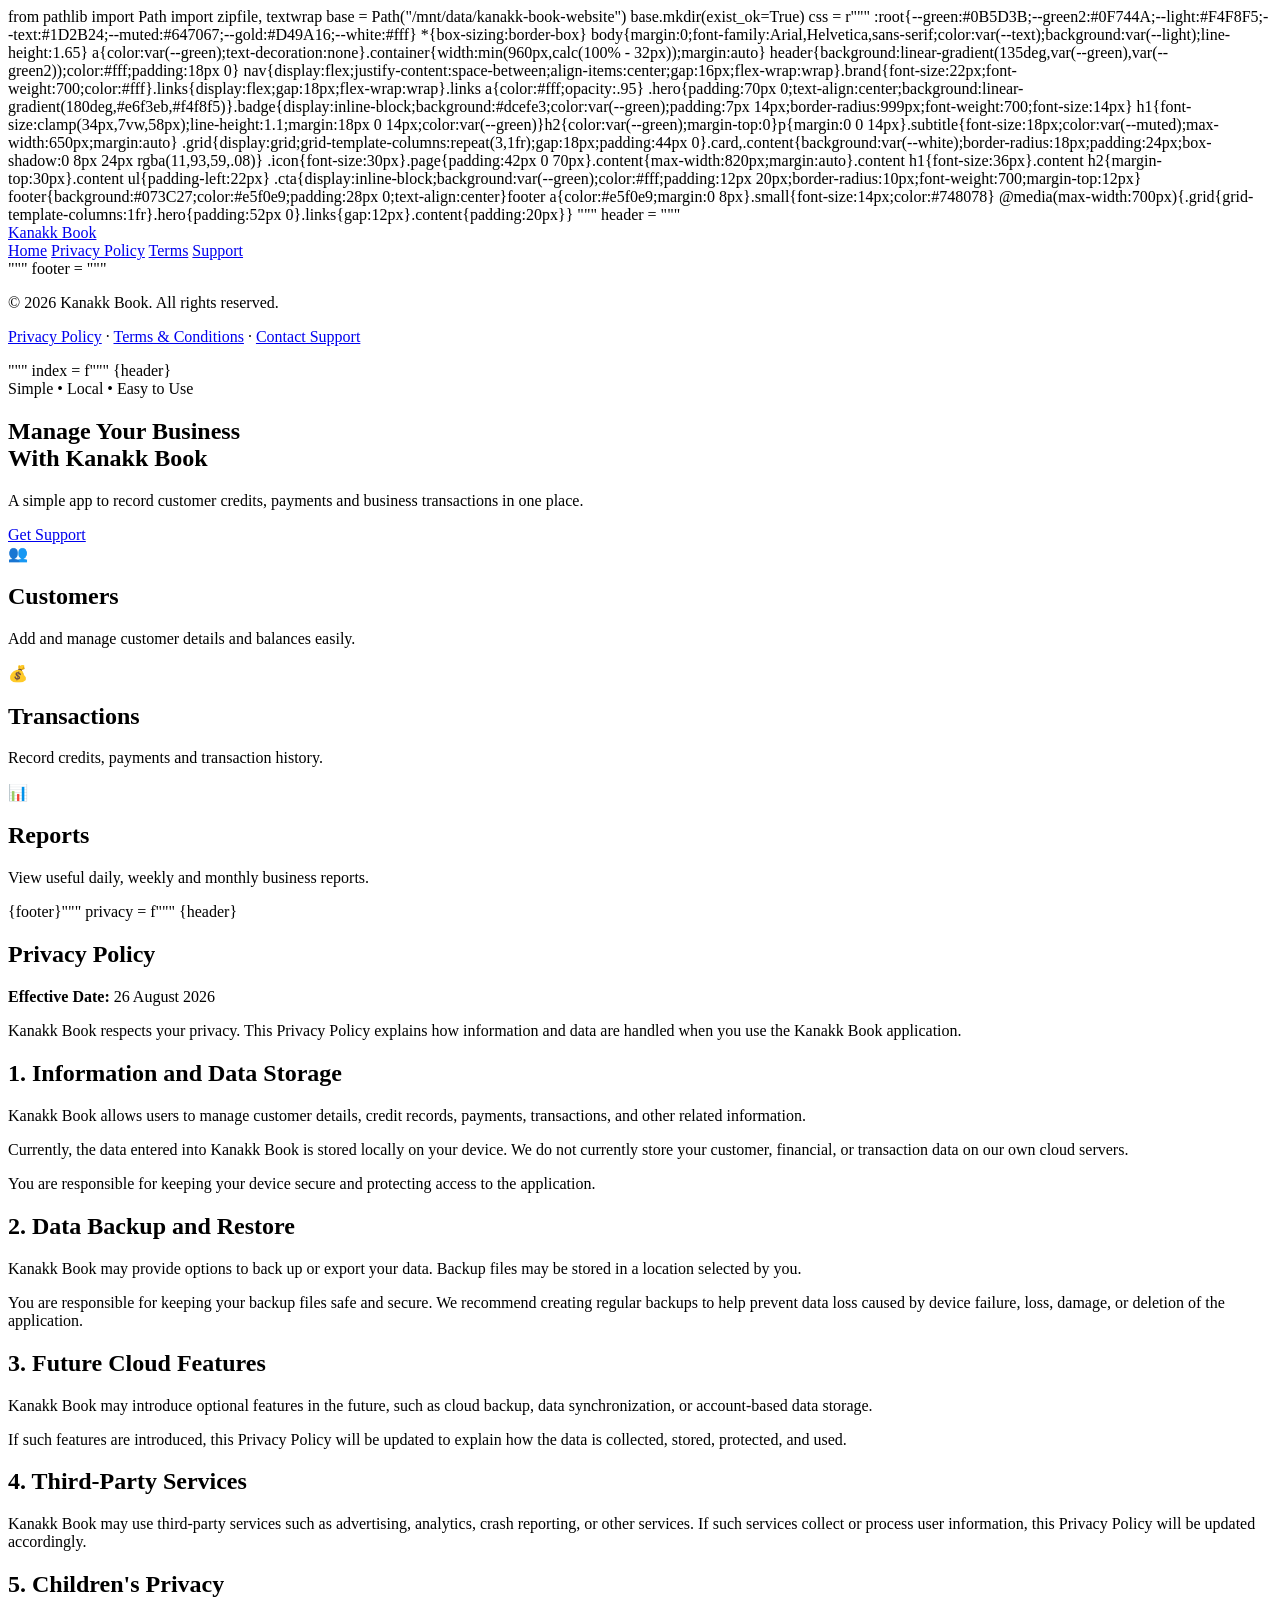
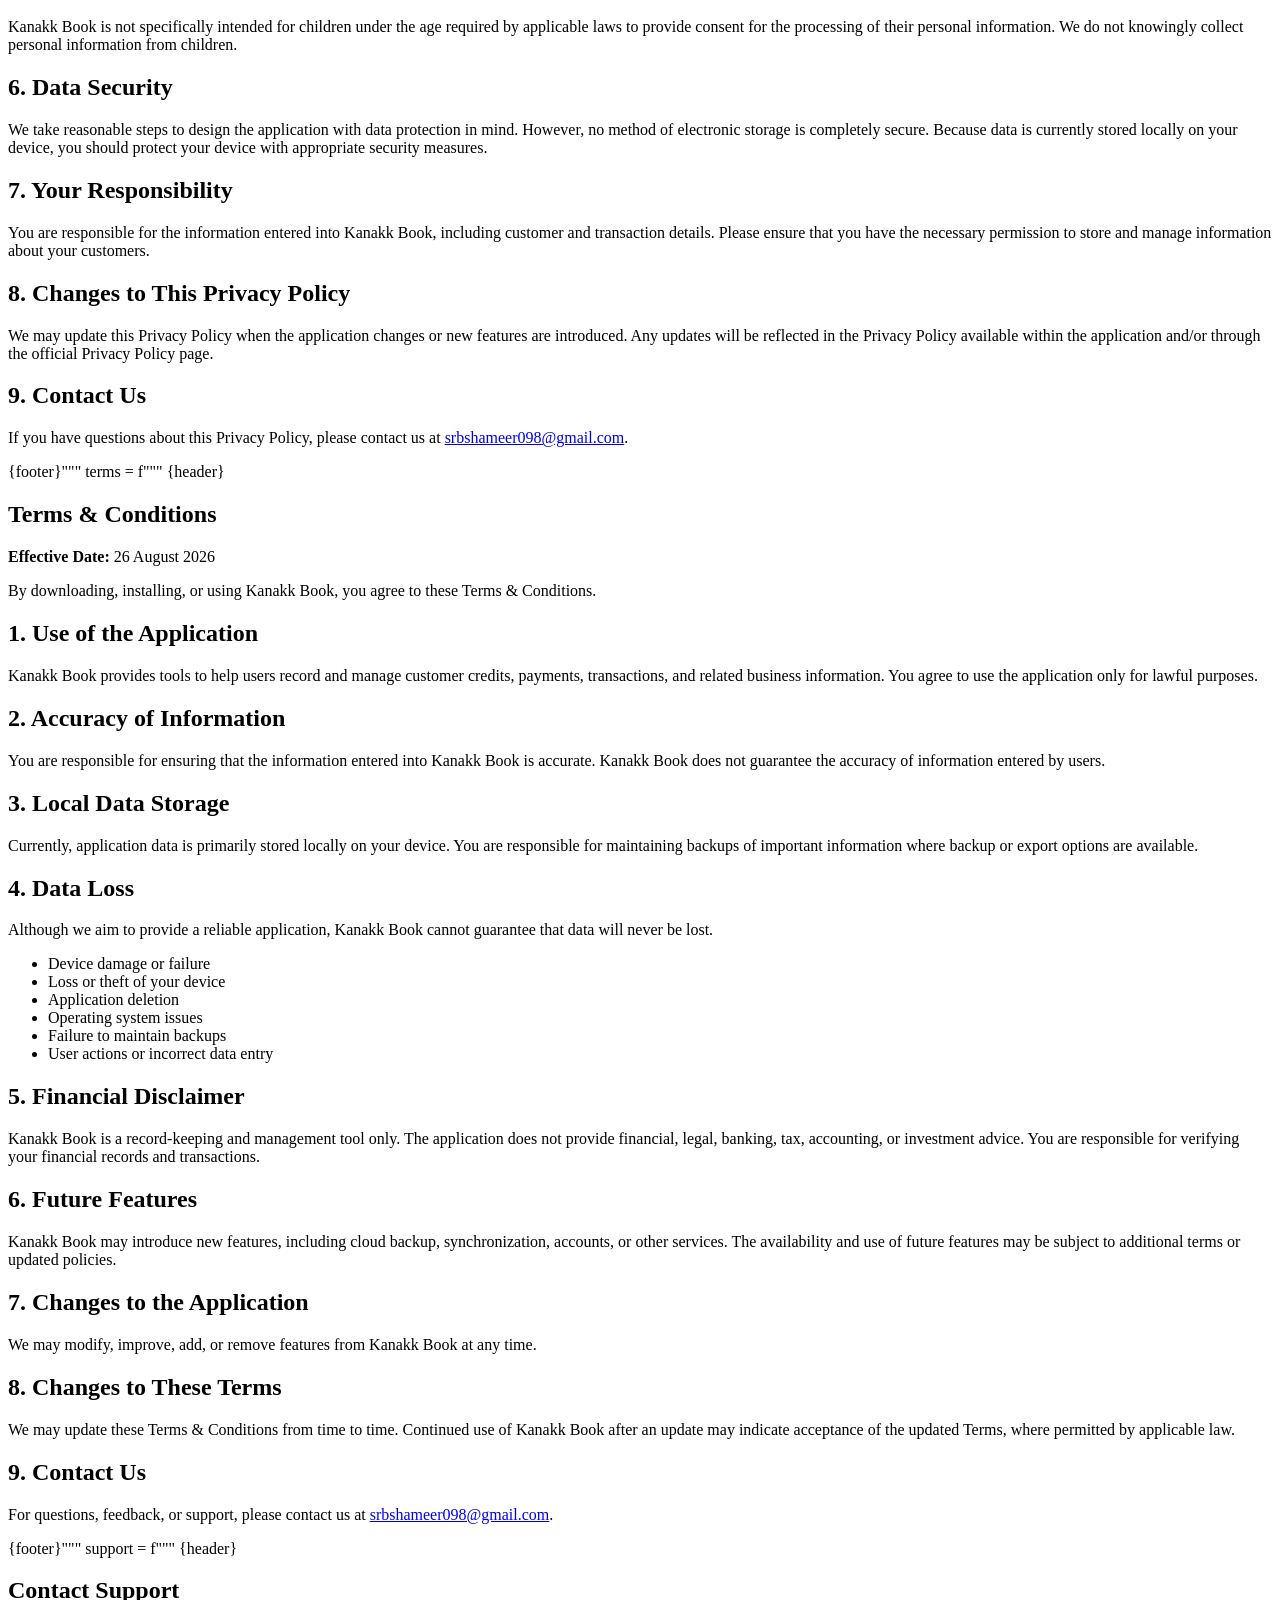
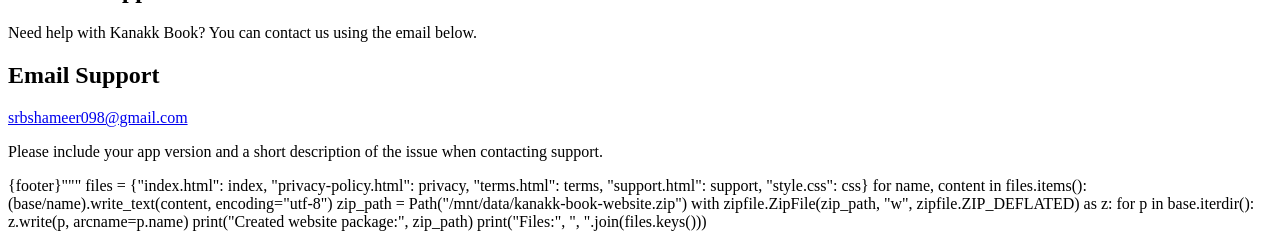
==== index.html @ bc01aa5e "Initialize Kanakk Book website structure Create a simple business credit management website with HTM" ====
from pathlib import Path
import zipfile, textwrap

base = Path("/mnt/data/kanakk-book-website")
base.mkdir(exist_ok=True)

css = r"""
:root{--green:#0B5D3B;--green2:#0F744A;--light:#F4F8F5;--text:#1D2B24;--muted:#647067;--gold:#D49A16;--white:#fff}
*{box-sizing:border-box} body{margin:0;font-family:Arial,Helvetica,sans-serif;color:var(--text);background:var(--light);line-height:1.65}
a{color:var(--green);text-decoration:none}.container{width:min(960px,calc(100% - 32px));margin:auto}
header{background:linear-gradient(135deg,var(--green),var(--green2));color:#fff;padding:18px 0}
nav{display:flex;justify-content:space-between;align-items:center;gap:16px;flex-wrap:wrap}.brand{font-size:22px;font-weight:700;color:#fff}.links{display:flex;gap:18px;flex-wrap:wrap}.links a{color:#fff;opacity:.95}
.hero{padding:70px 0;text-align:center;background:linear-gradient(180deg,#e6f3eb,#f4f8f5)}.badge{display:inline-block;background:#dcefe3;color:var(--green);padding:7px 14px;border-radius:999px;font-weight:700;font-size:14px}
h1{font-size:clamp(34px,7vw,58px);line-height:1.1;margin:18px 0 14px;color:var(--green)}h2{color:var(--green);margin-top:0}p{margin:0 0 14px}.subtitle{font-size:18px;color:var(--muted);max-width:650px;margin:auto}
.grid{display:grid;grid-template-columns:repeat(3,1fr);gap:18px;padding:44px 0}.card,.content{background:var(--white);border-radius:18px;padding:24px;box-shadow:0 8px 24px rgba(11,93,59,.08)}
.icon{font-size:30px}.page{padding:42px 0 70px}.content{max-width:820px;margin:auto}.content h1{font-size:36px}.content h2{margin-top:30px}.content ul{padding-left:22px}
.cta{display:inline-block;background:var(--green);color:#fff;padding:12px 20px;border-radius:10px;font-weight:700;margin-top:12px}
footer{background:#073C27;color:#e5f0e9;padding:28px 0;text-align:center}footer a{color:#e5f0e9;margin:0 8px}.small{font-size:14px;color:#748078}
@media(max-width:700px){.grid{grid-template-columns:1fr}.hero{padding:52px 0}.links{gap:12px}.content{padding:20px}}
"""

header = """
<header><div class="container"><nav>
<a class="brand" href="index.html">Kanakk Book</a>
<div class="links">
<a href="index.html">Home</a>
<a href="privacy-policy.html">Privacy Policy</a>
<a href="terms.html">Terms</a>
<a href="support.html">Support</a>
</div></nav></div></header>
"""

footer = """
<footer><div class="container">
<p>© 2026 Kanakk Book. All rights reserved.</p>
<p><a href="privacy-policy.html">Privacy Policy</a> · <a href="terms.html">Terms & Conditions</a> · <a href="support.html">Contact Support</a></p>
</div></footer>
"""

index = f"""<!doctype html><html lang="en"><head><meta charset="utf-8"><meta name="viewport" content="width=device-width,initial-scale=1">
<title>Kanakk Book – Simple Business Credit Management</title><meta name="description" content="Kanakk Book helps small businesses manage customer credits, payments and transactions.">
<link rel="stylesheet" href="style.css"></head><body>{header}
<section class="hero"><div class="container"><span class="badge">Simple • Local • Easy to Use</span><h1>Manage Your Business<br>With Kanakk Book</h1>
<p class="subtitle">A simple app to record customer credits, payments and business transactions in one place.</p>
<a class="cta" href="support.html">Get Support</a></div></section>
<main class="container"><section class="grid">
<div class="card"><div class="icon">👥</div><h2>Customers</h2><p>Add and manage customer details and balances easily.</p></div>
<div class="card"><div class="icon">💰</div><h2>Transactions</h2><p>Record credits, payments and transaction history.</p></div>
<div class="card"><div class="icon">📊</div><h2>Reports</h2><p>View useful daily, weekly and monthly business reports.</p></div>
</section></main>{footer}</body></html>"""

privacy = f"""<!doctype html><html lang="en"><head><meta charset="utf-8"><meta name="viewport" content="width=device-width,initial-scale=1">
<title>Privacy Policy – Kanakk Book</title><link rel="stylesheet" href="style.css"></head><body>{header}
<main class="page container"><article class="content"><h1>Privacy Policy</h1><p class="small"><strong>Effective Date:</strong> 26 August 2026</p>
<p>Kanakk Book respects your privacy. This Privacy Policy explains how information and data are handled when you use the Kanakk Book application.</p>
<h2>1. Information and Data Storage</h2><p>Kanakk Book allows users to manage customer details, credit records, payments, transactions, and other related information.</p><p>Currently, the data entered into Kanakk Book is stored locally on your device. We do not currently store your customer, financial, or transaction data on our own cloud servers.</p><p>You are responsible for keeping your device secure and protecting access to the application.</p>
<h2>2. Data Backup and Restore</h2><p>Kanakk Book may provide options to back up or export your data. Backup files may be stored in a location selected by you.</p><p>You are responsible for keeping your backup files safe and secure. We recommend creating regular backups to help prevent data loss caused by device failure, loss, damage, or deletion of the application.</p>
<h2>3. Future Cloud Features</h2><p>Kanakk Book may introduce optional features in the future, such as cloud backup, data synchronization, or account-based data storage.</p><p>If such features are introduced, this Privacy Policy will be updated to explain how the data is collected, stored, protected, and used.</p>
<h2>4. Third-Party Services</h2><p>Kanakk Book may use third-party services such as advertising, analytics, crash reporting, or other services. If such services collect or process user information, this Privacy Policy will be updated accordingly.</p>
<h2>5. Children's Privacy</h2><p>Kanakk Book is not specifically intended for children under the age required by applicable laws to provide consent for the processing of their personal information. We do not knowingly collect personal information from children.</p>
<h2>6. Data Security</h2><p>We take reasonable steps to design the application with data protection in mind. However, no method of electronic storage is completely secure. Because data is currently stored locally on your device, you should protect your device with appropriate security measures.</p>
<h2>7. Your Responsibility</h2><p>You are responsible for the information entered into Kanakk Book, including customer and transaction details. Please ensure that you have the necessary permission to store and manage information about your customers.</p>
<h2>8. Changes to This Privacy Policy</h2><p>We may update this Privacy Policy when the application changes or new features are introduced. Any updates will be reflected in the Privacy Policy available within the application and/or through the official Privacy Policy page.</p>
<h2>9. Contact Us</h2><p>If you have questions about this Privacy Policy, please contact us at <a href="mailto:srbshameer098@gmail.com">srbshameer098@gmail.com</a>.</p>
</article></main>{footer}</body></html>"""

terms = f"""<!doctype html><html lang="en"><head><meta charset="utf-8"><meta name="viewport" content="width=device-width,initial-scale=1">
<title>Terms & Conditions – Kanakk Book</title><link rel="stylesheet" href="style.css"></head><body>{header}
<main class="page container"><article class="content"><h1>Terms & Conditions</h1><p class="small"><strong>Effective Date:</strong> 26 August 2026</p><p>By downloading, installing, or using Kanakk Book, you agree to these Terms & Conditions.</p>
<h2>1. Use of the Application</h2><p>Kanakk Book provides tools to help users record and manage customer credits, payments, transactions, and related business information. You agree to use the application only for lawful purposes.</p>
<h2>2. Accuracy of Information</h2><p>You are responsible for ensuring that the information entered into Kanakk Book is accurate. Kanakk Book does not guarantee the accuracy of information entered by users.</p>
<h2>3. Local Data Storage</h2><p>Currently, application data is primarily stored locally on your device. You are responsible for maintaining backups of important information where backup or export options are available.</p>
<h2>4. Data Loss</h2><p>Although we aim to provide a reliable application, Kanakk Book cannot guarantee that data will never be lost.</p><ul><li>Device damage or failure</li><li>Loss or theft of your device</li><li>Application deletion</li><li>Operating system issues</li><li>Failure to maintain backups</li><li>User actions or incorrect data entry</li></ul>
<h2>5. Financial Disclaimer</h2><p>Kanakk Book is a record-keeping and management tool only. The application does not provide financial, legal, banking, tax, accounting, or investment advice. You are responsible for verifying your financial records and transactions.</p>
<h2>6. Future Features</h2><p>Kanakk Book may introduce new features, including cloud backup, synchronization, accounts, or other services. The availability and use of future features may be subject to additional terms or updated policies.</p>
<h2>7. Changes to the Application</h2><p>We may modify, improve, add, or remove features from Kanakk Book at any time.</p>
<h2>8. Changes to These Terms</h2><p>We may update these Terms & Conditions from time to time. Continued use of Kanakk Book after an update may indicate acceptance of the updated Terms, where permitted by applicable law.</p>
<h2>9. Contact Us</h2><p>For questions, feedback, or support, please contact us at <a href="mailto:srbshameer098@gmail.com">srbshameer098@gmail.com</a>.</p>
</article></main>{footer}</body></html>"""

support = f"""<!doctype html><html lang="en"><head><meta charset="utf-8"><meta name="viewport" content="width=device-width,initial-scale=1">
<title>Support – Kanakk Book</title><link rel="stylesheet" href="style.css"></head><body>{header}
<main class="page container"><article class="content"><h1>Contact Support</h1><p>Need help with Kanakk Book? You can contact us using the email below.</p><h2>Email Support</h2><p><a class="cta" href="mailto:srbshameer098@gmail.com?subject=Kanakk%20Book%20Support">srbshameer098@gmail.com</a></p><p class="small">Please include your app version and a short description of the issue when contacting support.</p></article></main>{footer}</body></html>"""

files = {"index.html": index, "privacy-policy.html": privacy, "terms.html": terms, "support.html": support, "style.css": css}
for name, content in files.items():
    (base/name).write_text(content, encoding="utf-8")

zip_path = Path("/mnt/data/kanakk-book-website.zip")
with zipfile.ZipFile(zip_path, "w", zipfile.ZIP_DEFLATED) as z:
    for p in base.iterdir():
        z.write(p, arcname=p.name)

print("Created website package:", zip_path)
print("Files:", ", ".join(files.keys()))
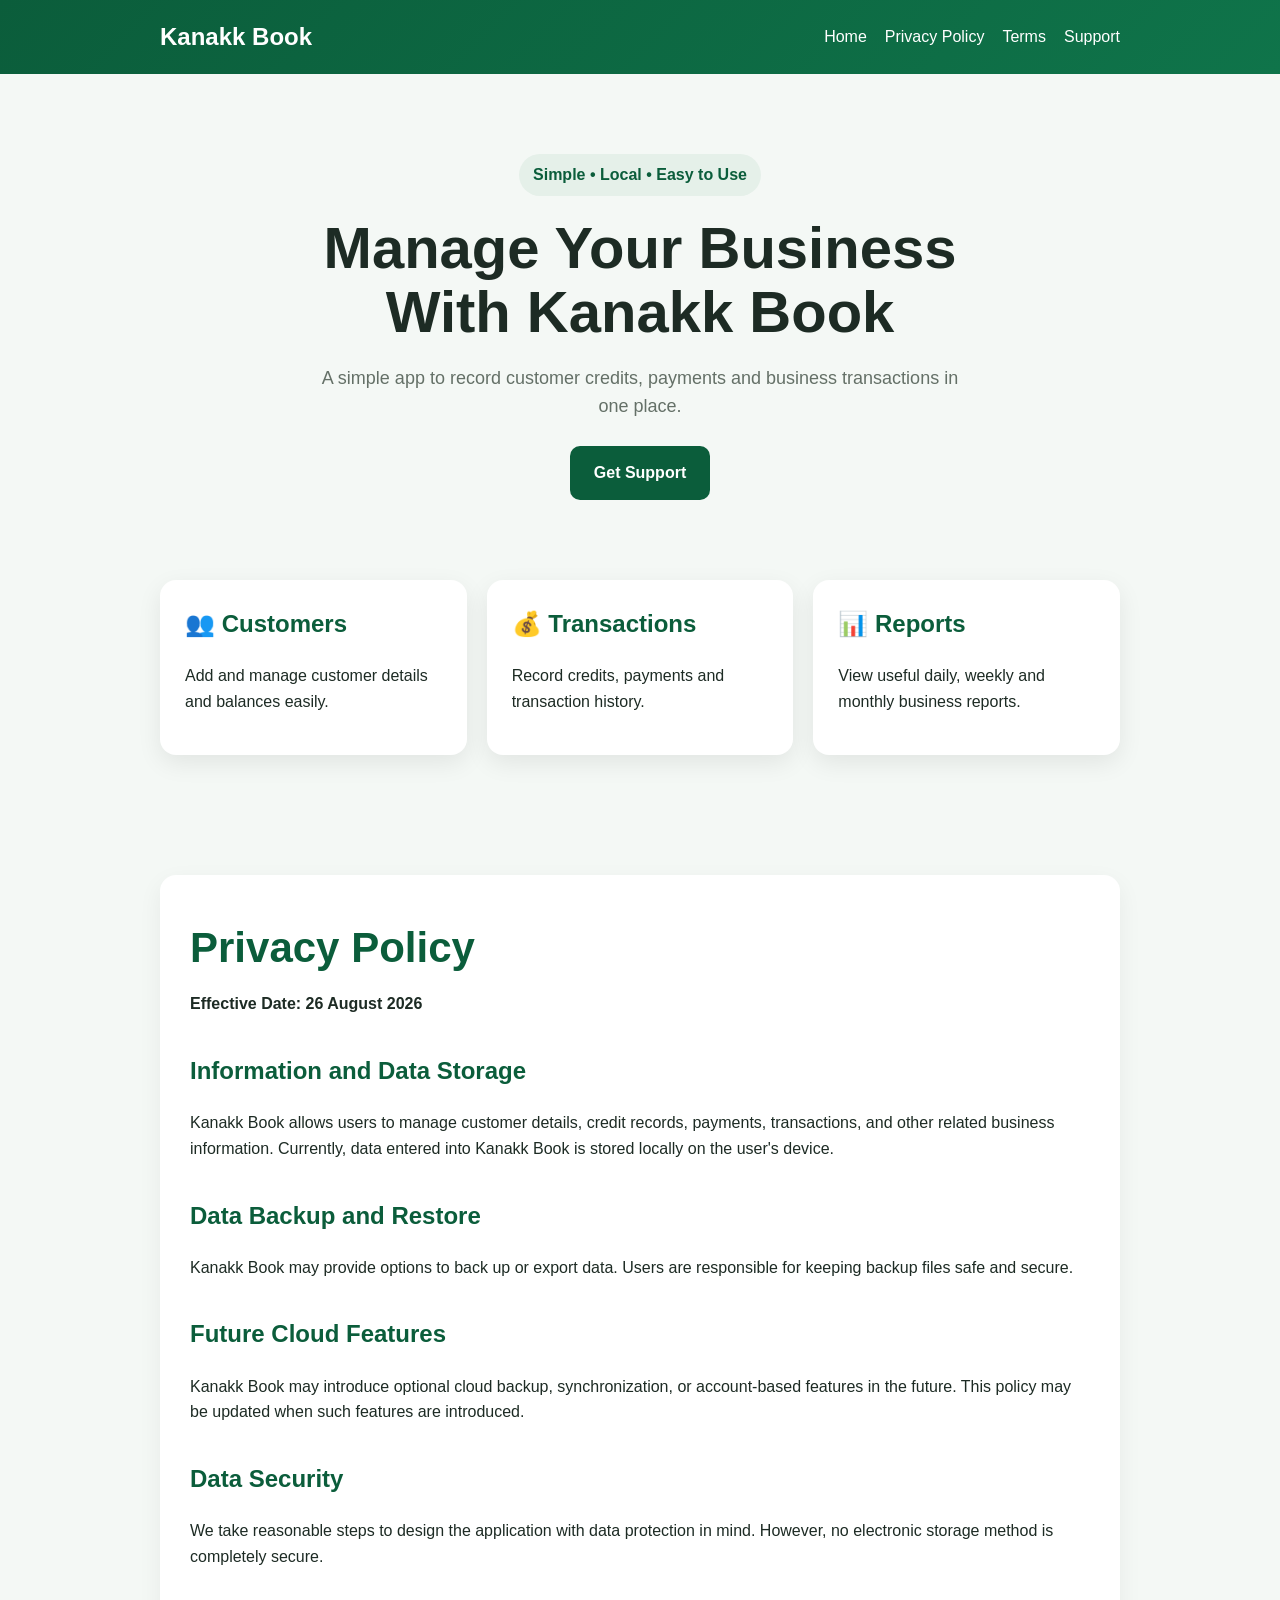
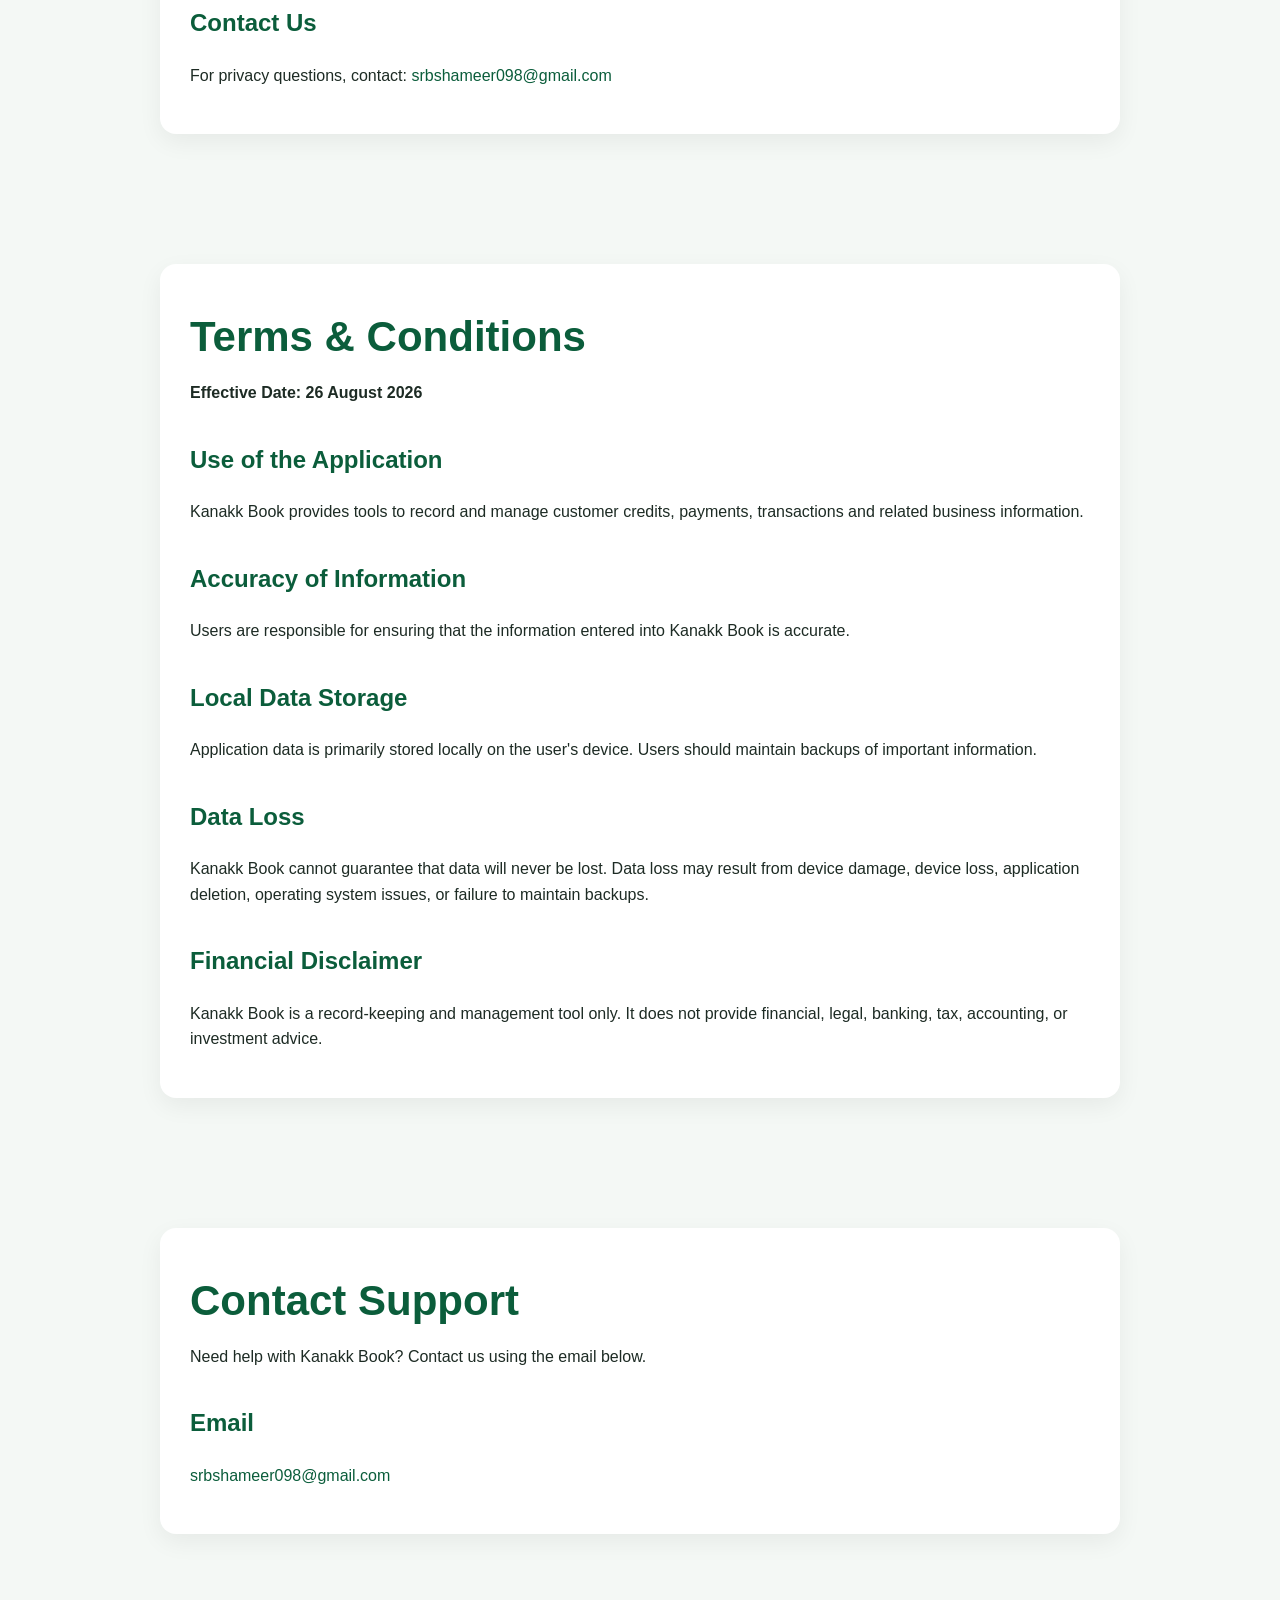
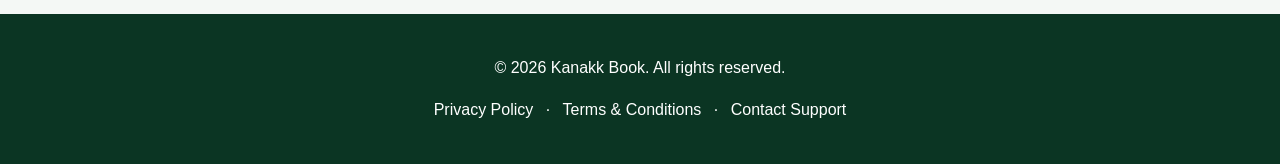
==== commit 9253170a: "Refactor index.html structure and styles" ====
--- a/index.html
+++ b/index.html
@@ -1,95 +1,348 @@
-from pathlib import Path
-import zipfile, textwrap
-
-base = Path("/mnt/data/kanakk-book-website")
-base.mkdir(exist_ok=True)
-
-css = r"""
-:root{--green:#0B5D3B;--green2:#0F744A;--light:#F4F8F5;--text:#1D2B24;--muted:#647067;--gold:#D49A16;--white:#fff}
-*{box-sizing:border-box} body{margin:0;font-family:Arial,Helvetica,sans-serif;color:var(--text);background:var(--light);line-height:1.65}
-a{color:var(--green);text-decoration:none}.container{width:min(960px,calc(100% - 32px));margin:auto}
-header{background:linear-gradient(135deg,var(--green),var(--green2));color:#fff;padding:18px 0}
-nav{display:flex;justify-content:space-between;align-items:center;gap:16px;flex-wrap:wrap}.brand{font-size:22px;font-weight:700;color:#fff}.links{display:flex;gap:18px;flex-wrap:wrap}.links a{color:#fff;opacity:.95}
-.hero{padding:70px 0;text-align:center;background:linear-gradient(180deg,#e6f3eb,#f4f8f5)}.badge{display:inline-block;background:#dcefe3;color:var(--green);padding:7px 14px;border-radius:999px;font-weight:700;font-size:14px}
-h1{font-size:clamp(34px,7vw,58px);line-height:1.1;margin:18px 0 14px;color:var(--green)}h2{color:var(--green);margin-top:0}p{margin:0 0 14px}.subtitle{font-size:18px;color:var(--muted);max-width:650px;margin:auto}
-.grid{display:grid;grid-template-columns:repeat(3,1fr);gap:18px;padding:44px 0}.card,.content{background:var(--white);border-radius:18px;padding:24px;box-shadow:0 8px 24px rgba(11,93,59,.08)}
-.icon{font-size:30px}.page{padding:42px 0 70px}.content{max-width:820px;margin:auto}.content h1{font-size:36px}.content h2{margin-top:30px}.content ul{padding-left:22px}
-.cta{display:inline-block;background:var(--green);color:#fff;padding:12px 20px;border-radius:10px;font-weight:700;margin-top:12px}
-footer{background:#073C27;color:#e5f0e9;padding:28px 0;text-align:center}footer a{color:#e5f0e9;margin:0 8px}.small{font-size:14px;color:#748078}
-@media(max-width:700px){.grid{grid-template-columns:1fr}.hero{padding:52px 0}.links{gap:12px}.content{padding:20px}}
-"""
-
-header = """
-<header><div class="container"><nav>
-<a class="brand" href="index.html">Kanakk Book</a>
-<div class="links">
-<a href="index.html">Home</a>
-<a href="privacy-policy.html">Privacy Policy</a>
-<a href="terms.html">Terms</a>
-<a href="support.html">Support</a>
-</div></nav></div></header>
-"""
-
-footer = """
-<footer><div class="container">
-<p>© 2026 Kanakk Book. All rights reserved.</p>
-<p><a href="privacy-policy.html">Privacy Policy</a> · <a href="terms.html">Terms & Conditions</a> · <a href="support.html">Contact Support</a></p>
-</div></footer>
-"""
-
-index = f"""<!doctype html><html lang="en"><head><meta charset="utf-8"><meta name="viewport" content="width=device-width,initial-scale=1">
-<title>Kanakk Book – Simple Business Credit Management</title><meta name="description" content="Kanakk Book helps small businesses manage customer credits, payments and transactions.">
-<link rel="stylesheet" href="style.css"></head><body>{header}
-<section class="hero"><div class="container"><span class="badge">Simple • Local • Easy to Use</span><h1>Manage Your Business<br>With Kanakk Book</h1>
-<p class="subtitle">A simple app to record customer credits, payments and business transactions in one place.</p>
-<a class="cta" href="support.html">Get Support</a></div></section>
-<main class="container"><section class="grid">
-<div class="card"><div class="icon">👥</div><h2>Customers</h2><p>Add and manage customer details and balances easily.</p></div>
-<div class="card"><div class="icon">💰</div><h2>Transactions</h2><p>Record credits, payments and transaction history.</p></div>
-<div class="card"><div class="icon">📊</div><h2>Reports</h2><p>View useful daily, weekly and monthly business reports.</p></div>
-</section></main>{footer}</body></html>"""
-
-privacy = f"""<!doctype html><html lang="en"><head><meta charset="utf-8"><meta name="viewport" content="width=device-width,initial-scale=1">
-<title>Privacy Policy – Kanakk Book</title><link rel="stylesheet" href="style.css"></head><body>{header}
-<main class="page container"><article class="content"><h1>Privacy Policy</h1><p class="small"><strong>Effective Date:</strong> 26 August 2026</p>
-<p>Kanakk Book respects your privacy. This Privacy Policy explains how information and data are handled when you use the Kanakk Book application.</p>
-<h2>1. Information and Data Storage</h2><p>Kanakk Book allows users to manage customer details, credit records, payments, transactions, and other related information.</p><p>Currently, the data entered into Kanakk Book is stored locally on your device. We do not currently store your customer, financial, or transaction data on our own cloud servers.</p><p>You are responsible for keeping your device secure and protecting access to the application.</p>
-<h2>2. Data Backup and Restore</h2><p>Kanakk Book may provide options to back up or export your data. Backup files may be stored in a location selected by you.</p><p>You are responsible for keeping your backup files safe and secure. We recommend creating regular backups to help prevent data loss caused by device failure, loss, damage, or deletion of the application.</p>
-<h2>3. Future Cloud Features</h2><p>Kanakk Book may introduce optional features in the future, such as cloud backup, data synchronization, or account-based data storage.</p><p>If such features are introduced, this Privacy Policy will be updated to explain how the data is collected, stored, protected, and used.</p>
-<h2>4. Third-Party Services</h2><p>Kanakk Book may use third-party services such as advertising, analytics, crash reporting, or other services. If such services collect or process user information, this Privacy Policy will be updated accordingly.</p>
-<h2>5. Children's Privacy</h2><p>Kanakk Book is not specifically intended for children under the age required by applicable laws to provide consent for the processing of their personal information. We do not knowingly collect personal information from children.</p>
-<h2>6. Data Security</h2><p>We take reasonable steps to design the application with data protection in mind. However, no method of electronic storage is completely secure. Because data is currently stored locally on your device, you should protect your device with appropriate security measures.</p>
-<h2>7. Your Responsibility</h2><p>You are responsible for the information entered into Kanakk Book, including customer and transaction details. Please ensure that you have the necessary permission to store and manage information about your customers.</p>
-<h2>8. Changes to This Privacy Policy</h2><p>We may update this Privacy Policy when the application changes or new features are introduced. Any updates will be reflected in the Privacy Policy available within the application and/or through the official Privacy Policy page.</p>
-<h2>9. Contact Us</h2><p>If you have questions about this Privacy Policy, please contact us at <a href="mailto:srbshameer098@gmail.com">srbshameer098@gmail.com</a>.</p>
-</article></main>{footer}</body></html>"""
-
-terms = f"""<!doctype html><html lang="en"><head><meta charset="utf-8"><meta name="viewport" content="width=device-width,initial-scale=1">
-<title>Terms & Conditions – Kanakk Book</title><link rel="stylesheet" href="style.css"></head><body>{header}
-<main class="page container"><article class="content"><h1>Terms & Conditions</h1><p class="small"><strong>Effective Date:</strong> 26 August 2026</p><p>By downloading, installing, or using Kanakk Book, you agree to these Terms & Conditions.</p>
-<h2>1. Use of the Application</h2><p>Kanakk Book provides tools to help users record and manage customer credits, payments, transactions, and related business information. You agree to use the application only for lawful purposes.</p>
-<h2>2. Accuracy of Information</h2><p>You are responsible for ensuring that the information entered into Kanakk Book is accurate. Kanakk Book does not guarantee the accuracy of information entered by users.</p>
-<h2>3. Local Data Storage</h2><p>Currently, application data is primarily stored locally on your device. You are responsible for maintaining backups of important information where backup or export options are available.</p>
-<h2>4. Data Loss</h2><p>Although we aim to provide a reliable application, Kanakk Book cannot guarantee that data will never be lost.</p><ul><li>Device damage or failure</li><li>Loss or theft of your device</li><li>Application deletion</li><li>Operating system issues</li><li>Failure to maintain backups</li><li>User actions or incorrect data entry</li></ul>
-<h2>5. Financial Disclaimer</h2><p>Kanakk Book is a record-keeping and management tool only. The application does not provide financial, legal, banking, tax, accounting, or investment advice. You are responsible for verifying your financial records and transactions.</p>
-<h2>6. Future Features</h2><p>Kanakk Book may introduce new features, including cloud backup, synchronization, accounts, or other services. The availability and use of future features may be subject to additional terms or updated policies.</p>
-<h2>7. Changes to the Application</h2><p>We may modify, improve, add, or remove features from Kanakk Book at any time.</p>
-<h2>8. Changes to These Terms</h2><p>We may update these Terms & Conditions from time to time. Continued use of Kanakk Book after an update may indicate acceptance of the updated Terms, where permitted by applicable law.</p>
-<h2>9. Contact Us</h2><p>For questions, feedback, or support, please contact us at <a href="mailto:srbshameer098@gmail.com">srbshameer098@gmail.com</a>.</p>
-</article></main>{footer}</body></html>"""
-
-support = f"""<!doctype html><html lang="en"><head><meta charset="utf-8"><meta name="viewport" content="width=device-width,initial-scale=1">
-<title>Support – Kanakk Book</title><link rel="stylesheet" href="style.css"></head><body>{header}
-<main class="page container"><article class="content"><h1>Contact Support</h1><p>Need help with Kanakk Book? You can contact us using the email below.</p><h2>Email Support</h2><p><a class="cta" href="mailto:srbshameer098@gmail.com?subject=Kanakk%20Book%20Support">srbshameer098@gmail.com</a></p><p class="small">Please include your app version and a short description of the issue when contacting support.</p></article></main>{footer}</body></html>"""
-
-files = {"index.html": index, "privacy-policy.html": privacy, "terms.html": terms, "support.html": support, "style.css": css}
-for name, content in files.items():
-    (base/name).write_text(content, encoding="utf-8")
-
-zip_path = Path("/mnt/data/kanakk-book-website.zip")
-with zipfile.ZipFile(zip_path, "w", zipfile.ZIP_DEFLATED) as z:
-    for p in base.iterdir():
-        z.write(p, arcname=p.name)
-
-print("Created website package:", zip_path)
-print("Files:", ", ".join(files.keys()))
+<!DOCTYPE html>
+<html lang="en">
+<head>
+  <meta charset="UTF-8">
+  <meta name="viewport" content="width=device-width, initial-scale=1.0">
+
+  <title>Kanakk Book</title>
+
+  <style>
+    :root {
+      --green: #0B5D3B;
+      --green2: #0F744A;
+      --light: #F4F8F5;
+      --text: #1D2B24;
+      --muted: #647067;
+      --gold: #D4A916;
+      --white: #ffffff;
+    }
+
+    * {
+      box-sizing: border-box;
+    }
+
+    body {
+      margin: 0;
+      font-family: Arial, Helvetica, sans-serif;
+      color: var(--text);
+      background: var(--light);
+      line-height: 1.6;
+    }
+
+    a {
+      color: var(--green);
+      text-decoration: none;
+    }
+
+    .container {
+      width: min(960px, calc(100% - 32px));
+      margin: auto;
+    }
+
+    header {
+      background: linear-gradient(135deg, var(--green), var(--green2));
+      color: white;
+      padding: 18px 0;
+    }
+
+    .nav {
+      display: flex;
+      justify-content: space-between;
+      align-items: center;
+      gap: 20px;
+    }
+
+    .brand {
+      font-size: 24px;
+      font-weight: bold;
+    }
+
+    .links {
+      display: flex;
+      gap: 18px;
+      flex-wrap: wrap;
+    }
+
+    .links a {
+      color: white;
+    }
+
+    .hero {
+      text-align: center;
+      padding: 80px 0;
+    }
+
+    .badge {
+      display: inline-block;
+      background: #e5f0e9;
+      color: var(--green);
+      padding: 8px 14px;
+      border-radius: 999px;
+      font-weight: bold;
+    }
+
+    h1 {
+      font-size: clamp(36px, 6vw, 58px);
+      line-height: 1.1;
+      margin: 20px 0;
+    }
+
+    .hero p {
+      max-width: 650px;
+      margin: auto;
+      color: var(--muted);
+      font-size: 18px;
+    }
+
+    .button {
+      display: inline-block;
+      margin-top: 25px;
+      background: var(--green);
+      color: white;
+      padding: 14px 24px;
+      border-radius: 10px;
+      font-weight: bold;
+    }
+
+    .grid {
+      display: grid;
+      grid-template-columns: repeat(3, 1fr);
+      gap: 20px;
+      padding-bottom: 70px;
+    }
+
+    .card {
+      background: white;
+      padding: 25px;
+      border-radius: 16px;
+      box-shadow: 0 8px 25px rgba(0,0,0,.08);
+    }
+
+    .card h2 {
+      margin-top: 0;
+      color: var(--green);
+    }
+
+    .page {
+      padding: 50px 0 80px;
+    }
+
+    .page h1 {
+      font-size: 42px;
+      color: var(--green);
+    }
+
+    .page h2 {
+      margin-top: 35px;
+      color: var(--green);
+    }
+
+    .content {
+      background: white;
+      padding: 30px;
+      border-radius: 16px;
+      box-shadow: 0 8px 25px rgba(0,0,0,.06);
+    }
+
+    footer {
+      background: #0b3523;
+      color: white;
+      padding: 25px 0;
+      text-align: center;
+    }
+
+    footer a {
+      color: white;
+      margin: 0 8px;
+    }
+
+    @media (max-width: 700px) {
+      .nav {
+        flex-direction: column;
+      }
+
+      .grid {
+        grid-template-columns: 1fr;
+      }
+    }
+  </style>
+</head>
+
+<body>
+
+  <header>
+    <div class="container nav">
+      <div class="brand">Kanakk Book</div>
+
+      <div class="links">
+        <a href="#home">Home</a>
+        <a href="#privacy">Privacy Policy</a>
+        <a href="#terms">Terms</a>
+        <a href="#support">Support</a>
+      </div>
+    </div>
+  </header>
+
+  <main id="home">
+
+    <section class="hero">
+      <div class="container">
+        <span class="badge">Simple • Local • Easy to Use</span>
+
+        <h1>Manage Your Business<br>With Kanakk Book</h1>
+
+        <p>
+          A simple app to record customer credits, payments and
+          business transactions in one place.
+        </p>
+
+        <a class="button" href="#support">Get Support</a>
+      </div>
+    </section>
+
+    <section class="container grid">
+
+      <div class="card">
+        <h2>👥 Customers</h2>
+        <p>Add and manage customer details and balances easily.</p>
+      </div>
+
+      <div class="card">
+        <h2>💰 Transactions</h2>
+        <p>Record credits, payments and transaction history.</p>
+      </div>
+
+      <div class="card">
+        <h2>📊 Reports</h2>
+        <p>View useful daily, weekly and monthly business reports.</p>
+      </div>
+
+    </section>
+
+    <section id="privacy" class="page">
+      <div class="container">
+        <div class="content">
+
+          <h1>Privacy Policy</h1>
+
+          <p><strong>Effective Date: 26 August 2026</strong></p>
+
+          <h2>Information and Data Storage</h2>
+          <p>
+            Kanakk Book allows users to manage customer details, credit records,
+            payments, transactions, and other related business information.
+            Currently, data entered into Kanakk Book is stored locally on the user's device.
+          </p>
+
+          <h2>Data Backup and Restore</h2>
+          <p>
+            Kanakk Book may provide options to back up or export data.
+            Users are responsible for keeping backup files safe and secure.
+          </p>
+
+          <h2>Future Cloud Features</h2>
+          <p>
+            Kanakk Book may introduce optional cloud backup, synchronization,
+            or account-based features in the future. This policy may be updated
+            when such features are introduced.
+          </p>
+
+          <h2>Data Security</h2>
+          <p>
+            We take reasonable steps to design the application with data
+            protection in mind. However, no electronic storage method is
+            completely secure.
+          </p>
+
+          <h2>Contact Us</h2>
+          <p>
+            For privacy questions, contact:
+            <a href="mailto:srbshameer098@gmail.com">
+              srbshameer098@gmail.com
+            </a>
+          </p>
+
+        </div>
+      </div>
+    </section>
+
+    <section id="terms" class="page">
+      <div class="container">
+        <div class="content">
+
+          <h1>Terms & Conditions</h1>
+
+          <p><strong>Effective Date: 26 August 2026</strong></p>
+
+          <h2>Use of the Application</h2>
+          <p>
+            Kanakk Book provides tools to record and manage customer credits,
+            payments, transactions and related business information.
+          </p>
+
+          <h2>Accuracy of Information</h2>
+          <p>
+            Users are responsible for ensuring that the information entered
+            into Kanakk Book is accurate.
+          </p>
+
+          <h2>Local Data Storage</h2>
+          <p>
+            Application data is primarily stored locally on the user's device.
+            Users should maintain backups of important information.
+          </p>
+
+          <h2>Data Loss</h2>
+          <p>
+            Kanakk Book cannot guarantee that data will never be lost.
+            Data loss may result from device damage, device loss, application
+            deletion, operating system issues, or failure to maintain backups.
+          </p>
+
+          <h2>Financial Disclaimer</h2>
+          <p>
+            Kanakk Book is a record-keeping and management tool only.
+            It does not provide financial, legal, banking, tax, accounting,
+            or investment advice.
+          </p>
+
+        </div>
+      </div>
+    </section>
+
+    <section id="support" class="page">
+      <div class="container">
+        <div class="content">
+
+          <h1>Contact Support</h1>
+
+          <p>
+            Need help with Kanakk Book? Contact us using the email below.
+          </p>
+
+          <h2>Email</h2>
+
+          <p>
+            <a href="mailto:srbshameer098@gmail.com">
+              srbshameer098@gmail.com
+            </a>
+          </p>
+
+        </div>
+      </div>
+    </section>
+
+  </main>
+
+  <footer>
+    <p>© 2026 Kanakk Book. All rights reserved.</p>
+
+    <p>
+      <a href="#privacy">Privacy Policy</a> ·
+      <a href="#terms">Terms & Conditions</a> ·
+      <a href="#support">Contact Support</a>
+    </p>
+  </footer>
+
+</body>
+</html>
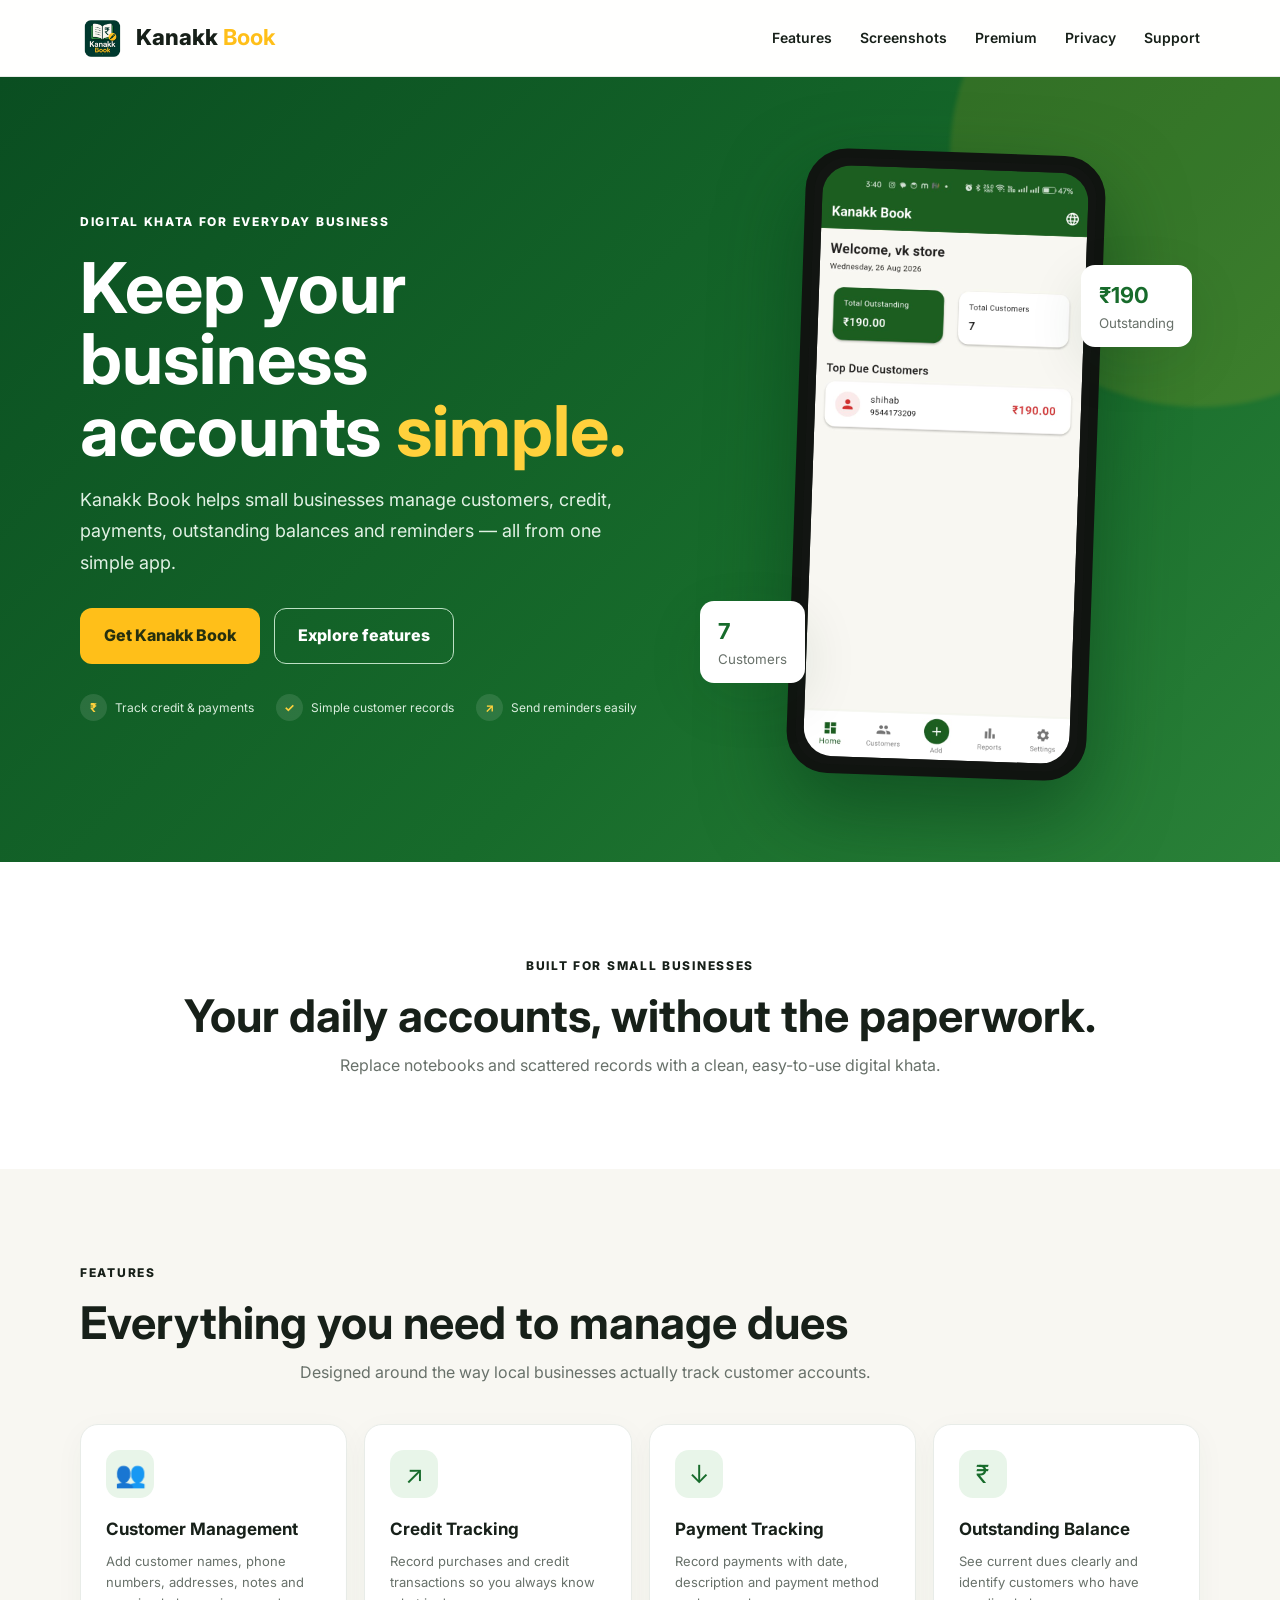
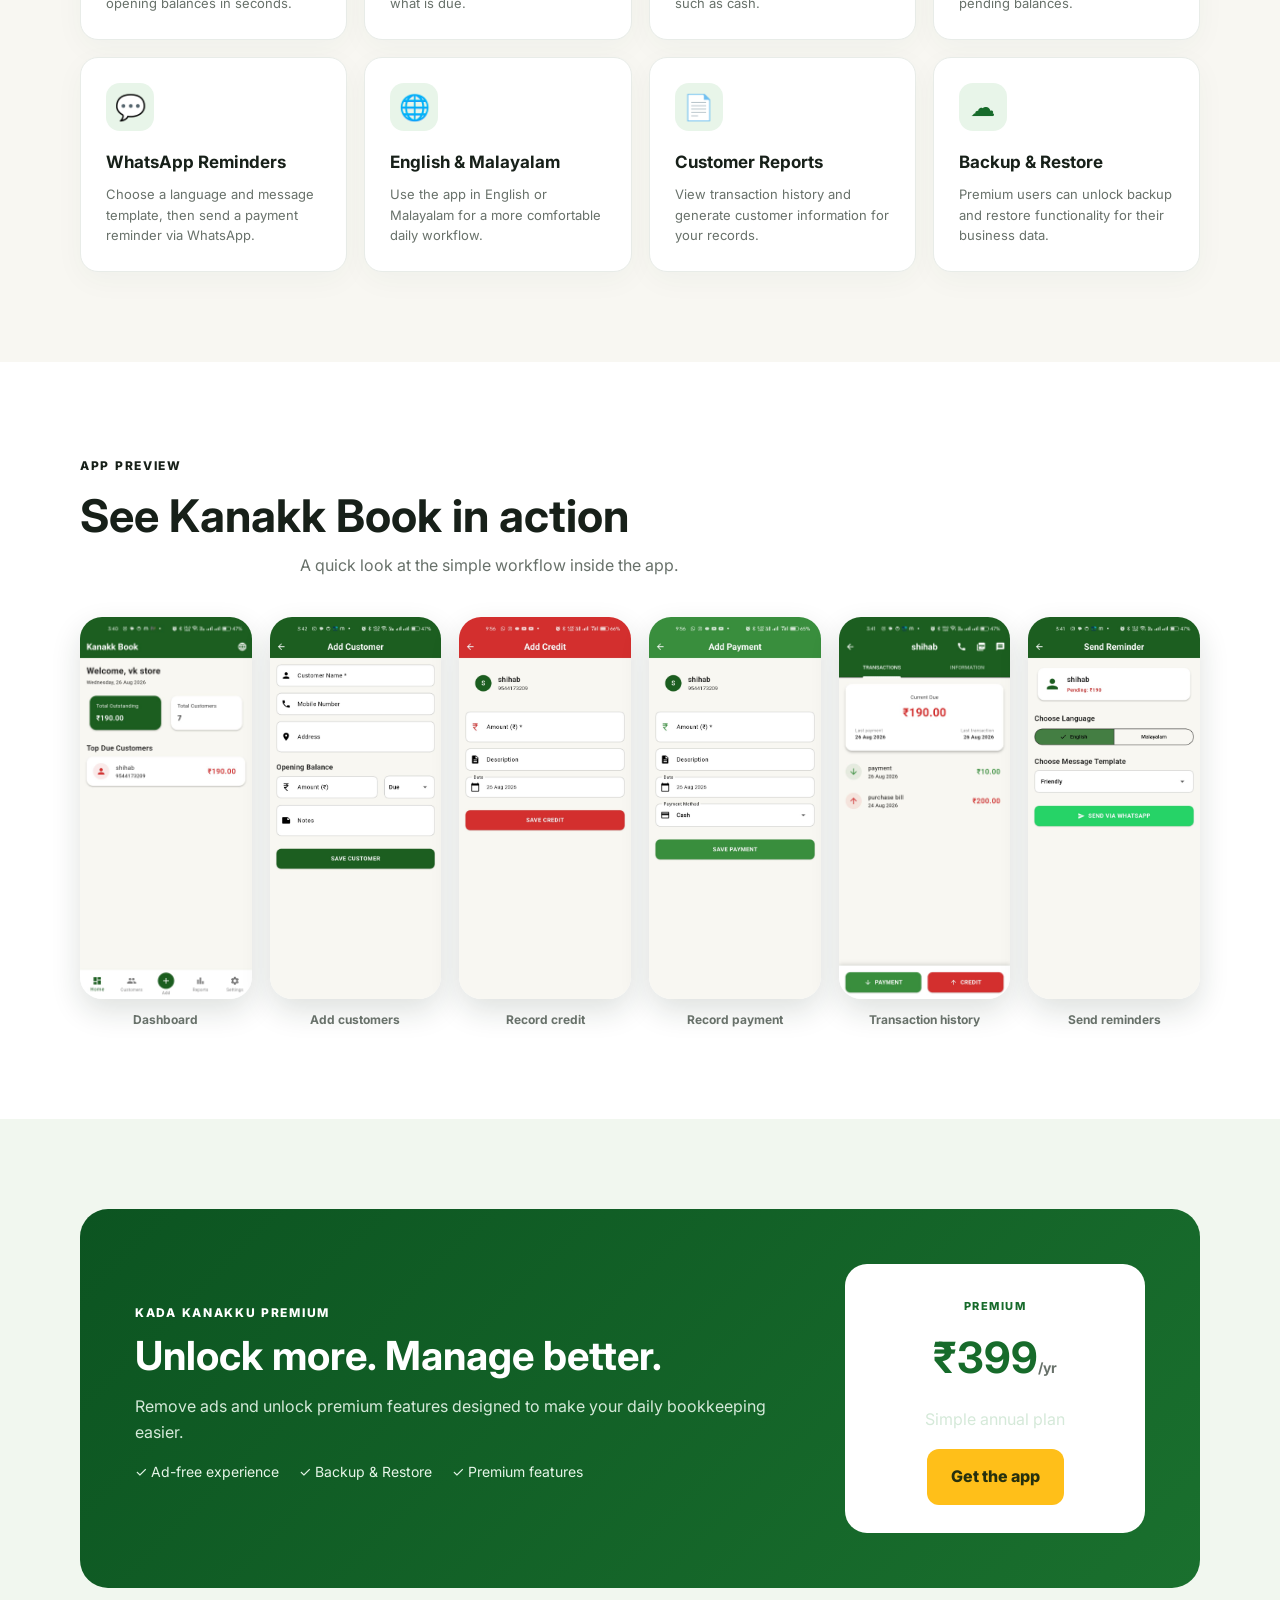
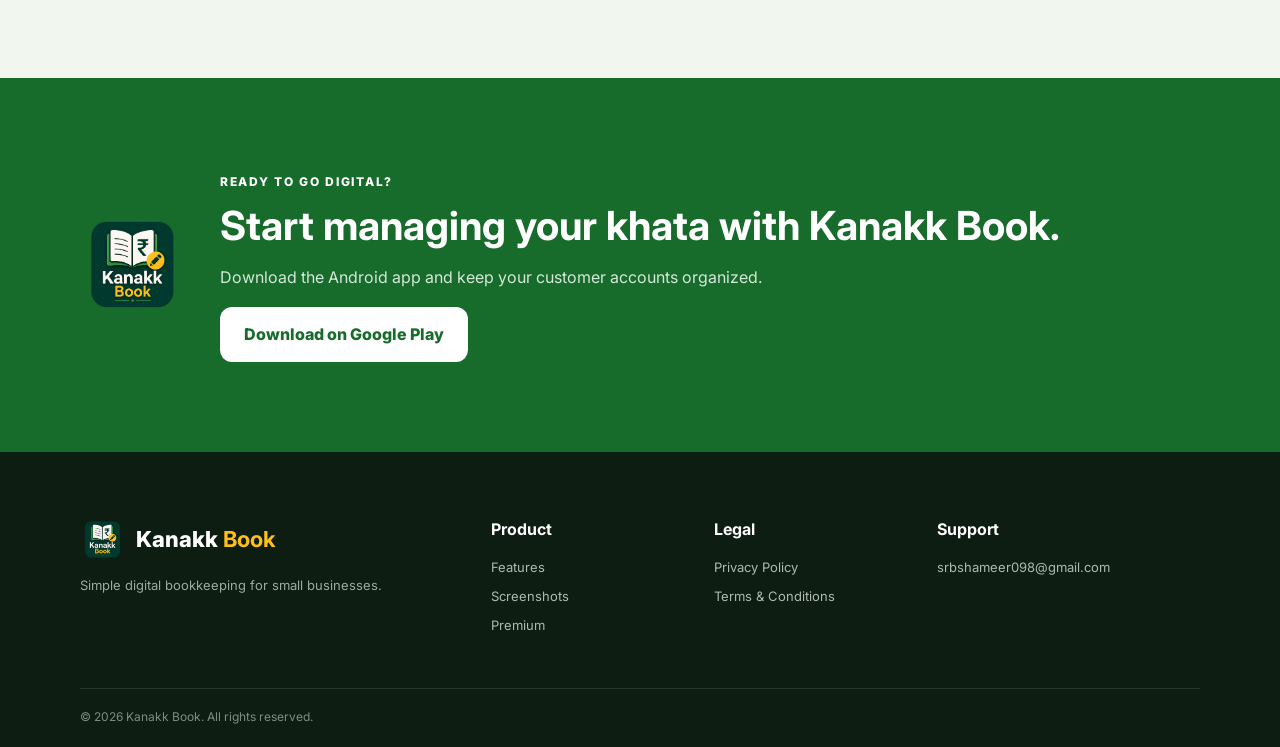
==== commit 7f2a6c2d: "first commit" ====
--- a/index.html
+++ b/index.html
@@ -3,346 +3,191 @@
 <head>
   <meta charset="UTF-8">
   <meta name="viewport" content="width=device-width, initial-scale=1.0">
-
-  <title>Kanakk Book</title>
-
-  <style>
-    :root {
-      --green: #0B5D3B;
-      --green2: #0F744A;
-      --light: #F4F8F5;
-      --text: #1D2B24;
-      --muted: #647067;
-      --gold: #D4A916;
-      --white: #ffffff;
-    }
-
-    * {
-      box-sizing: border-box;
-    }
-
-    body {
-      margin: 0;
-      font-family: Arial, Helvetica, sans-serif;
-      color: var(--text);
-      background: var(--light);
-      line-height: 1.6;
-    }
-
-    a {
-      color: var(--green);
-      text-decoration: none;
-    }
-
-    .container {
-      width: min(960px, calc(100% - 32px));
-      margin: auto;
-    }
-
-    header {
-      background: linear-gradient(135deg, var(--green), var(--green2));
-      color: white;
-      padding: 18px 0;
-    }
-
-    .nav {
-      display: flex;
-      justify-content: space-between;
-      align-items: center;
-      gap: 20px;
-    }
-
-    .brand {
-      font-size: 24px;
-      font-weight: bold;
-    }
-
-    .links {
-      display: flex;
-      gap: 18px;
-      flex-wrap: wrap;
-    }
-
-    .links a {
-      color: white;
-    }
-
-    .hero {
-      text-align: center;
-      padding: 80px 0;
-    }
-
-    .badge {
-      display: inline-block;
-      background: #e5f0e9;
-      color: var(--green);
-      padding: 8px 14px;
-      border-radius: 999px;
-      font-weight: bold;
-    }
-
-    h1 {
-      font-size: clamp(36px, 6vw, 58px);
-      line-height: 1.1;
-      margin: 20px 0;
-    }
-
-    .hero p {
-      max-width: 650px;
-      margin: auto;
-      color: var(--muted);
-      font-size: 18px;
-    }
-
-    .button {
-      display: inline-block;
-      margin-top: 25px;
-      background: var(--green);
-      color: white;
-      padding: 14px 24px;
-      border-radius: 10px;
-      font-weight: bold;
-    }
-
-    .grid {
-      display: grid;
-      grid-template-columns: repeat(3, 1fr);
-      gap: 20px;
-      padding-bottom: 70px;
-    }
-
-    .card {
-      background: white;
-      padding: 25px;
-      border-radius: 16px;
-      box-shadow: 0 8px 25px rgba(0,0,0,.08);
-    }
-
-    .card h2 {
-      margin-top: 0;
-      color: var(--green);
-    }
-
-    .page {
-      padding: 50px 0 80px;
-    }
-
-    .page h1 {
-      font-size: 42px;
-      color: var(--green);
-    }
-
-    .page h2 {
-      margin-top: 35px;
-      color: var(--green);
-    }
-
-    .content {
-      background: white;
-      padding: 30px;
-      border-radius: 16px;
-      box-shadow: 0 8px 25px rgba(0,0,0,.06);
-    }
-
-    footer {
-      background: #0b3523;
-      color: white;
-      padding: 25px 0;
-      text-align: center;
-    }
-
-    footer a {
-      color: white;
-      margin: 0 8px;
-    }
-
-    @media (max-width: 700px) {
-      .nav {
-        flex-direction: column;
-      }
-
-      .grid {
-        grid-template-columns: 1fr;
-      }
-    }
-  </style>
+  <meta name="description" content="Kanakk Book — a simple digital khata and customer credit management app for small businesses.">
+  <meta name="theme-color" content="#12652a">
+  <title>Kanakk Book — Simple Digital Khata</title>
+  <link rel="icon" type="image/png" href="assets/logo.png">
+  <link rel="stylesheet" href="css/style.css">
 </head>
-
 <body>
-
-  <header>
-    <div class="container nav">
-      <div class="brand">Kanakk Book</div>
-
-      <div class="links">
-        <a href="#home">Home</a>
-        <a href="#privacy">Privacy Policy</a>
-        <a href="#terms">Terms</a>
-        <a href="#support">Support</a>
+  <header class="site-header">
+    <nav class="nav container">
+      <a class="brand" href="#home">
+        <img src="assets/logo.png" alt="Kanakk Book logo">
+        <span>Kanakk <b>Book</b></span>
+      </a>
+      <button class="menu-toggle" aria-label="Open menu">☰</button>
+      <div class="nav-links">
+        <a href="#features">Features</a>
+        <a href="#screenshots">Screenshots</a>
+        <a href="#premium">Premium</a>
+        <a href="privacy-policy.html">Privacy</a>
+        <a href="#contact">Support</a>
       </div>
-    </div>
+    </nav>
   </header>
 
   <main id="home">
-
     <section class="hero">
-      <div class="container">
-        <span class="badge">Simple • Local • Easy to Use</span>
-
-        <h1>Manage Your Business<br>With Kanakk Book</h1>
-
-        <p>
-          A simple app to record customer credits, payments and
-          business transactions in one place.
-        </p>
-
-        <a class="button" href="#support">Get Support</a>
-      </div>
-    </section>
-
-    <section class="container grid">
-
-      <div class="card">
-        <h2>👥 Customers</h2>
-        <p>Add and manage customer details and balances easily.</p>
-      </div>
-
-      <div class="card">
-        <h2>💰 Transactions</h2>
-        <p>Record credits, payments and transaction history.</p>
-      </div>
-
-      <div class="card">
-        <h2>📊 Reports</h2>
-        <p>View useful daily, weekly and monthly business reports.</p>
-      </div>
-
-    </section>
-
-    <section id="privacy" class="page">
-      <div class="container">
-        <div class="content">
-
-          <h1>Privacy Policy</h1>
-
-          <p><strong>Effective Date: 26 August 2026</strong></p>
-
-          <h2>Information and Data Storage</h2>
-          <p>
-            Kanakk Book allows users to manage customer details, credit records,
-            payments, transactions, and other related business information.
-            Currently, data entered into Kanakk Book is stored locally on the user's device.
+      <div class="hero-glow"></div>
+      <div class="container hero-grid">
+        <div class="hero-copy">
+          <span class="eyebrow">DIGITAL KHATA FOR EVERYDAY BUSINESS</span>
+          <h1>Keep your business accounts <span>simple.</span></h1>
+          <p class="hero-text">
+            Kanakk Book helps small businesses manage customers, credit, payments,
+            outstanding balances and reminders — all from one simple app.
           </p>
-
-          <h2>Data Backup and Restore</h2>
-          <p>
-            Kanakk Book may provide options to back up or export data.
-            Users are responsible for keeping backup files safe and secure.
-          </p>
-
-          <h2>Future Cloud Features</h2>
-          <p>
-            Kanakk Book may introduce optional cloud backup, synchronization,
-            or account-based features in the future. This policy may be updated
-            when such features are introduced.
-          </p>
-
-          <h2>Data Security</h2>
-          <p>
-            We take reasonable steps to design the application with data
-            protection in mind. However, no electronic storage method is
-            completely secure.
-          </p>
-
-          <h2>Contact Us</h2>
-          <p>
-            For privacy questions, contact:
-            <a href="mailto:srbshameer098@gmail.com">
-              srbshameer098@gmail.com
-            </a>
-          </p>
-
+          <div class="hero-actions">
+            <a class="btn btn-primary" href="#download">Get Kanakk Book</a>
+            <a class="btn btn-outline" href="#features">Explore features</a>
+          </div>
+          <div class="trust-row">
+            <div><strong>₹</strong><span>Track credit & payments</span></div>
+            <div><strong>✓</strong><span>Simple customer records</span></div>
+            <div><strong>↗</strong><span>Send reminders easily</span></div>
+          </div>
+        </div>
+        <div class="hero-phone">
+          <div class="phone">
+            <div class="phone-screen">
+              <img src="assets/screenshot-home.jpeg" alt="Kanakk Book home dashboard">
+            </div>
+          </div>
+          <div class="floating-card card-one"><b>₹190</b><small>Outstanding</small></div>
+          <div class="floating-card card-two"><b>7</b><small>Customers</small></div>
         </div>
       </div>
     </section>
 
-    <section id="terms" class="page">
+    <section class="section intro">
+      <div class="container center">
+        <span class="section-kicker">BUILT FOR SMALL BUSINESSES</span>
+        <h2>Your daily accounts, without the paperwork.</h2>
+        <p>Replace notebooks and scattered records with a clean, easy-to-use digital khata.</p>
+      </div>
+    </section>
+
+    <section id="features" class="section features">
       <div class="container">
-        <div class="content">
-
-          <h1>Terms & Conditions</h1>
-
-          <p><strong>Effective Date: 26 August 2026</strong></p>
-
-          <h2>Use of the Application</h2>
-          <p>
-            Kanakk Book provides tools to record and manage customer credits,
-            payments, transactions and related business information.
-          </p>
-
-          <h2>Accuracy of Information</h2>
-          <p>
-            Users are responsible for ensuring that the information entered
-            into Kanakk Book is accurate.
-          </p>
-
-          <h2>Local Data Storage</h2>
-          <p>
-            Application data is primarily stored locally on the user's device.
-            Users should maintain backups of important information.
-          </p>
-
-          <h2>Data Loss</h2>
-          <p>
-            Kanakk Book cannot guarantee that data will never be lost.
-            Data loss may result from device damage, device loss, application
-            deletion, operating system issues, or failure to maintain backups.
-          </p>
-
-          <h2>Financial Disclaimer</h2>
-          <p>
-            Kanakk Book is a record-keeping and management tool only.
-            It does not provide financial, legal, banking, tax, accounting,
-            or investment advice.
-          </p>
-
+        <div class="section-heading">
+          <span class="section-kicker">FEATURES</span>
+          <h2>Everything you need to manage dues</h2>
+          <p>Designed around the way local businesses actually track customer accounts.</p>
+        </div>
+        <div class="feature-grid">
+          <article class="feature-card">
+            <div class="icon">👥</div><h3>Customer Management</h3>
+            <p>Add customer names, phone numbers, addresses, notes and opening balances in seconds.</p>
+          </article>
+          <article class="feature-card">
+            <div class="icon">↗</div><h3>Credit Tracking</h3>
+            <p>Record purchases and credit transactions so you always know what is due.</p>
+          </article>
+          <article class="feature-card">
+            <div class="icon">↓</div><h3>Payment Tracking</h3>
+            <p>Record payments with date, description and payment method such as cash.</p>
+          </article>
+          <article class="feature-card">
+            <div class="icon">₹</div><h3>Outstanding Balance</h3>
+            <p>See current dues clearly and identify customers who have pending balances.</p>
+          </article>
+          <article class="feature-card">
+            <div class="icon">💬</div><h3>WhatsApp Reminders</h3>
+            <p>Choose a language and message template, then send a payment reminder via WhatsApp.</p>
+          </article>
+          <article class="feature-card">
+            <div class="icon">🌐</div><h3>English & Malayalam</h3>
+            <p>Use the app in English or Malayalam for a more comfortable daily workflow.</p>
+          </article>
+          <article class="feature-card">
+            <div class="icon">📄</div><h3>Customer Reports</h3>
+            <p>View transaction history and generate customer information for your records.</p>
+          </article>
+          <article class="feature-card">
+            <div class="icon">☁</div><h3>Backup & Restore</h3>
+            <p>Premium users can unlock backup and restore functionality for their business data.</p>
+          </article>
         </div>
       </div>
     </section>
 
-    <section id="support" class="page">
+    <section id="screenshots" class="section screenshots">
       <div class="container">
-        <div class="content">
-
-          <h1>Contact Support</h1>
-
-          <p>
-            Need help with Kanakk Book? Contact us using the email below.
-          </p>
-
-          <h2>Email</h2>
-
-          <p>
-            <a href="mailto:srbshameer098@gmail.com">
-              srbshameer098@gmail.com
-            </a>
-          </p>
-
+        <div class="section-heading">
+          <span class="section-kicker">APP PREVIEW</span>
+          <h2>See Kanakk Book in action</h2>
+          <p>A quick look at the simple workflow inside the app.</p>
+        </div>
+        <div class="screenshot-grid">
+          <figure><img src="assets/screenshot-home.jpeg" alt="Kanakk Book dashboard"><figcaption>Dashboard</figcaption></figure>
+          <figure><img src="assets/screenshot-customer.jpeg" alt="Add customer screen"><figcaption>Add customers</figcaption></figure>
+          <figure><img src="assets/screenshot-credit.jpeg" alt="Add credit screen"><figcaption>Record credit</figcaption></figure>
+          <figure><img src="assets/screenshot-payment.jpeg" alt="Add payment screen"><figcaption>Record payment</figcaption></figure>
+          <figure><img src="assets/screenshot-transactions.jpeg" alt="Customer transactions"><figcaption>Transaction history</figcaption></figure>
+          <figure><img src="assets/screenshot-reminder.jpeg" alt="WhatsApp reminder screen"><figcaption>Send reminders</figcaption></figure>
         </div>
       </div>
     </section>
 
+    <section id="premium" class="section premium">
+      <div class="container premium-box">
+        <div>
+          <span class="section-kicker">KADA KANAKKU PREMIUM</span>
+          <h2>Unlock more. Manage better.</h2>
+          <p>Remove ads and unlock premium features designed to make your daily bookkeeping easier.</p>
+          <ul>
+            <li>✓ Ad-free experience</li>
+            <li>✓ Backup & Restore</li>
+            <li>✓ Premium features</li>
+          </ul>
+        </div>
+        <div class="price-card">
+          <span>PREMIUM</span>
+          <strong>₹399<small>/yr</small></strong>
+          <p>Simple annual plan</p>
+          <a class="btn btn-primary" href="#download">Get the app</a>
+        </div>
+      </div>
+    </section>
+
+    <section id="download" class="section download">
+      <div class="container download-box">
+        <img src="assets/logo.png" alt="Kanakk Book" class="download-logo">
+        <div>
+          <span class="section-kicker">READY TO GO DIGITAL?</span>
+          <h2>Start managing your khata with Kanakk Book.</h2>
+          <p>Download the Android app and keep your customer accounts organized.</p>
+          <a class="btn btn-light" href="#" onclick="alert('Add your Google Play Store link here.'); return false;">Download on Google Play</a>
+        </div>
+      </div>
+    </section>
   </main>
 
-  <footer>
-    <p>© 2026 Kanakk Book. All rights reserved.</p>
-
-    <p>
-      <a href="#privacy">Privacy Policy</a> ·
-      <a href="#terms">Terms & Conditions</a> ·
-      <a href="#support">Contact Support</a>
-    </p>
+  <footer id="contact" class="footer">
+    <div class="container footer-grid">
+      <div>
+        <a class="brand footer-brand" href="#home"><img src="assets/logo.png" alt=""> <span>Kanakk <b>Book</b></span></a>
+        <p>Simple digital bookkeeping for small businesses.</p>
+      </div>
+      <div>
+        <h4>Product</h4>
+        <a href="#features">Features</a>
+        <a href="#screenshots">Screenshots</a>
+        <a href="#premium">Premium</a>
+      </div>
+      <div>
+        <h4>Legal</h4>
+        <a href="privacy-policy.html">Privacy Policy</a>
+        <a href="terms.html">Terms & Conditions</a>
+      </div>
+      <div>
+        <h4>Support</h4>
+        <a href="mailto:srbshameer098@gmail.com">srbshameer098@gmail.com</a>
+      </div>
+    </div>
+    <div class="container copyright">© <span id="year"></span> Kanakk Book. All rights reserved.</div>
   </footer>
-
+  <script src="js/script.js"></script>
 </body>
 </html>
--- a/css/style.css
+++ b/css/style.css
@@ -0,0 +1,6 @@
+
+@import url('https://fonts.googleapis.com/css2?family=Inter:wght@400;500;600;700;800&display=swap');
+:root{--green:#176b2b;--green2:#0b4e20;--lime:#4aa34f;--red:#d82d2d;--gold:#ffbf19;--cream:#f8f7f2;--ink:#172019;--muted:#68716a;--white:#fff;--shadow:0 18px 55px rgba(16,52,27,.11)}
+*{box-sizing:border-box}html{scroll-behavior:smooth}body{margin:0;font-family:Inter,system-ui,sans-serif;color:var(--ink);background:var(--cream);line-height:1.6}a{color:inherit;text-decoration:none}.container{width:min(1120px,calc(100% - 40px));margin:auto}.site-header{position:sticky;top:0;z-index:20;background:rgba(255,255,255,.92);backdrop-filter:blur(12px);border-bottom:1px solid #e8ece8}.nav{height:76px;display:flex;align-items:center;justify-content:space-between}.brand{display:flex;align-items:center;gap:11px;font-size:22px;font-weight:800}.brand img{width:45px;height:45px;border-radius:12px}.brand b{color:var(--gold)}.nav-links{display:flex;gap:28px;align-items:center;font-size:14px;font-weight:600}.nav-links a:hover{color:var(--green)}.menu-toggle{display:none;border:0;background:none;font-size:28px}.hero{position:relative;overflow:hidden;background:linear-gradient(135deg,#0a4e21,#176b2b 60%,#2a8138);color:#fff;padding:75px 0 85px}.hero-glow{position:absolute;width:500px;height:500px;border-radius:50%;right:-170px;top:-170px;background:rgba(255,193,26,.13);filter:blur(2px)}.hero-grid{display:grid;grid-template-columns:1.05fr .95fr;align-items:center;gap:50px}.eyebrow,.section-kicker{font-size:12px;letter-spacing:1.7px;font-weight:800}.hero h1{font-size:clamp(42px,6vw,70px);line-height:1.02;margin:18px 0}.hero h1 span{color:#ffd13c}.hero-text{font-size:18px;line-height:1.75;color:#e1f1e4;max-width:650px}.hero-actions{display:flex;gap:14px;flex-wrap:wrap;margin:30px 0}.btn{display:inline-flex;justify-content:center;align-items:center;padding:14px 23px;border-radius:12px;font-weight:800;border:1px solid transparent;transition:.2s}.btn:hover{transform:translateY(-2px)}.btn-primary{background:var(--gold);color:#26300e}.btn-outline{border-color:#bde0c4;color:#fff}.btn-light{background:#fff;color:var(--green)}.trust-row{display:flex;gap:22px;flex-wrap:wrap}.trust-row div{display:flex;align-items:center;gap:8px;font-size:12px;color:#d9eddd}.trust-row strong{width:27px;height:27px;border-radius:50%;background:#ffffff1c;display:grid;place-items:center;color:#ffd13c}.hero-phone{position:relative;display:flex;justify-content:center}.phone{width:300px;background:#121512;border:9px solid #101410;border-radius:42px;padding:8px;box-shadow:0 35px 80px #06371688;transform:rotate(2deg)}.phone-screen{overflow:hidden;border-radius:29px;background:#fff}.phone-screen img{display:block;width:100%}.floating-card{position:absolute;background:#fff;color:var(--ink);padding:13px 18px;border-radius:14px;box-shadow:var(--shadow);display:flex;flex-direction:column}.floating-card b{font-size:22px;color:var(--green)}.floating-card small{color:var(--muted)}.card-one{right:8px;top:18%}.card-two{left:8px;bottom:15%}.section{padding:90px 0}.center{text-align:center}.intro{background:#fff}.intro h2,.section-heading h2{font-size:clamp(30px,4vw,45px);line-height:1.15;margin:12px 0}.intro p,.section-heading p{color:var(--muted);max-width:680px;margin:0 auto}.section-heading{margin-bottom:38px}.feature-grid{display:grid;grid-template-columns:repeat(4,1fr);gap:17px}.feature-card{background:#fff;border:1px solid #e8ece8;border-radius:18px;padding:25px;box-shadow:0 8px 30px rgba(30,70,40,.04)}.feature-card .icon{font-size:25px;width:48px;height:48px;display:grid;place-items:center;border-radius:14px;background:#e8f5e9;color:var(--green);margin-bottom:18px}.feature-card h3{margin:0 0 8px;font-size:17px}.feature-card p{margin:0;color:var(--muted);font-size:13px}.screenshots{background:#fff}.screenshot-grid{display:grid;grid-template-columns:repeat(6,1fr);gap:18px;align-items:start}.screenshot-grid figure{margin:0;text-align:center}.screenshot-grid img{width:100%;display:block;border-radius:22px;box-shadow:0 12px 30px rgba(20,40,25,.14);transition:.25s}.screenshot-grid figure:hover img{transform:translateY(-5px)}figcaption{font-size:12px;font-weight:700;margin-top:11px;color:var(--muted)}.premium{background:#f1f7ef}.premium-box{background:linear-gradient(135deg,#0c5421,#1a702e);color:#fff;border-radius:28px;padding:55px;display:grid;grid-template-columns:1fr 300px;gap:40px;align-items:center}.premium h2{font-size:40px;line-height:1.1;margin:10px 0}.premium p{color:#d5e9d9}.premium ul{list-style:none;padding:0;display:flex;gap:20px;flex-wrap:wrap;color:#e6f5e8;font-size:14px}.price-card{background:#fff;color:var(--ink);border-radius:22px;padding:28px;text-align:center}.price-card span{font-size:11px;letter-spacing:1.5px;font-weight:800;color:var(--green)}.price-card strong{display:block;font-size:43px;color:var(--green);margin:5px 0}.price-card strong small{font-size:14px;color:var(--muted)}.download{background:var(--green);color:#fff}.download-box{display:flex;align-items:center;gap:35px}.download-logo{width:105px;height:105px;border-radius:25px}.download h2{font-size:40px;line-height:1.15;margin:10px 0}.download p{color:#d5e9d9}.footer{background:#0d1d12;color:#d8e4da;padding:65px 0 20px}.footer-grid{display:grid;grid-template-columns:2fr 1fr 1fr 1.4fr;gap:35px}.footer-brand{color:#fff}.footer p{color:#9eaaa1;font-size:13px}.footer h4{margin:0 0 14px;color:#fff}.footer-grid>div:not(:first-child) a{display:block;color:#aeb9b1;font-size:13px;margin:8px 0}.copyright{border-top:1px solid #26372a;margin-top:45px;padding-top:18px;color:#7e8d82;font-size:12px}.legal-page{background:#fff}.legal{padding:75px 0 100px;max-width:850px}.legal h1{font-size:50px;line-height:1.1;margin:12px 0}.legal h2{margin-top:38px;font-size:23px}.legal p{color:#4f5b52}.legal .updated{font-size:13px;color:#7b857e}.legal a{color:var(--green);font-weight:700}.back-link{font-size:14px;font-weight:700;color:var(--green)}
+@media(max-width:900px){.feature-grid{grid-template-columns:repeat(2,1fr)}.screenshot-grid{grid-template-columns:repeat(3,1fr)}.hero-grid{grid-template-columns:1fr}.hero-phone{order:-1}.premium-box{grid-template-columns:1fr}.footer-grid{grid-template-columns:repeat(2,1fr)}}
+@media(max-width:650px){.container{width:min(100% - 28px,1120px)}.nav{height:68px}.nav-links{display:none;position:absolute;top:68px;left:0;right:0;background:#fff;padding:20px;flex-direction:column;box-shadow:0 12px 25px #0001}.nav-links.open{display:flex}.menu-toggle{display:block}.hero{padding:55px 0}.hero h1{font-size:45px}.hero-text{font-size:16px}.phone{width:250px}.floating-card{display:none}.section{padding:65px 0}.feature-grid{grid-template-columns:1fr}.screenshot-grid{grid-template-columns:repeat(2,1fr);gap:14px}.premium-box{padding:30px 23px}.premium h2,.download h2{font-size:31px}.download-box{flex-direction:column;align-items:flex-start}.footer-grid{grid-template-columns:1fr}.legal h1{font-size:38px}}
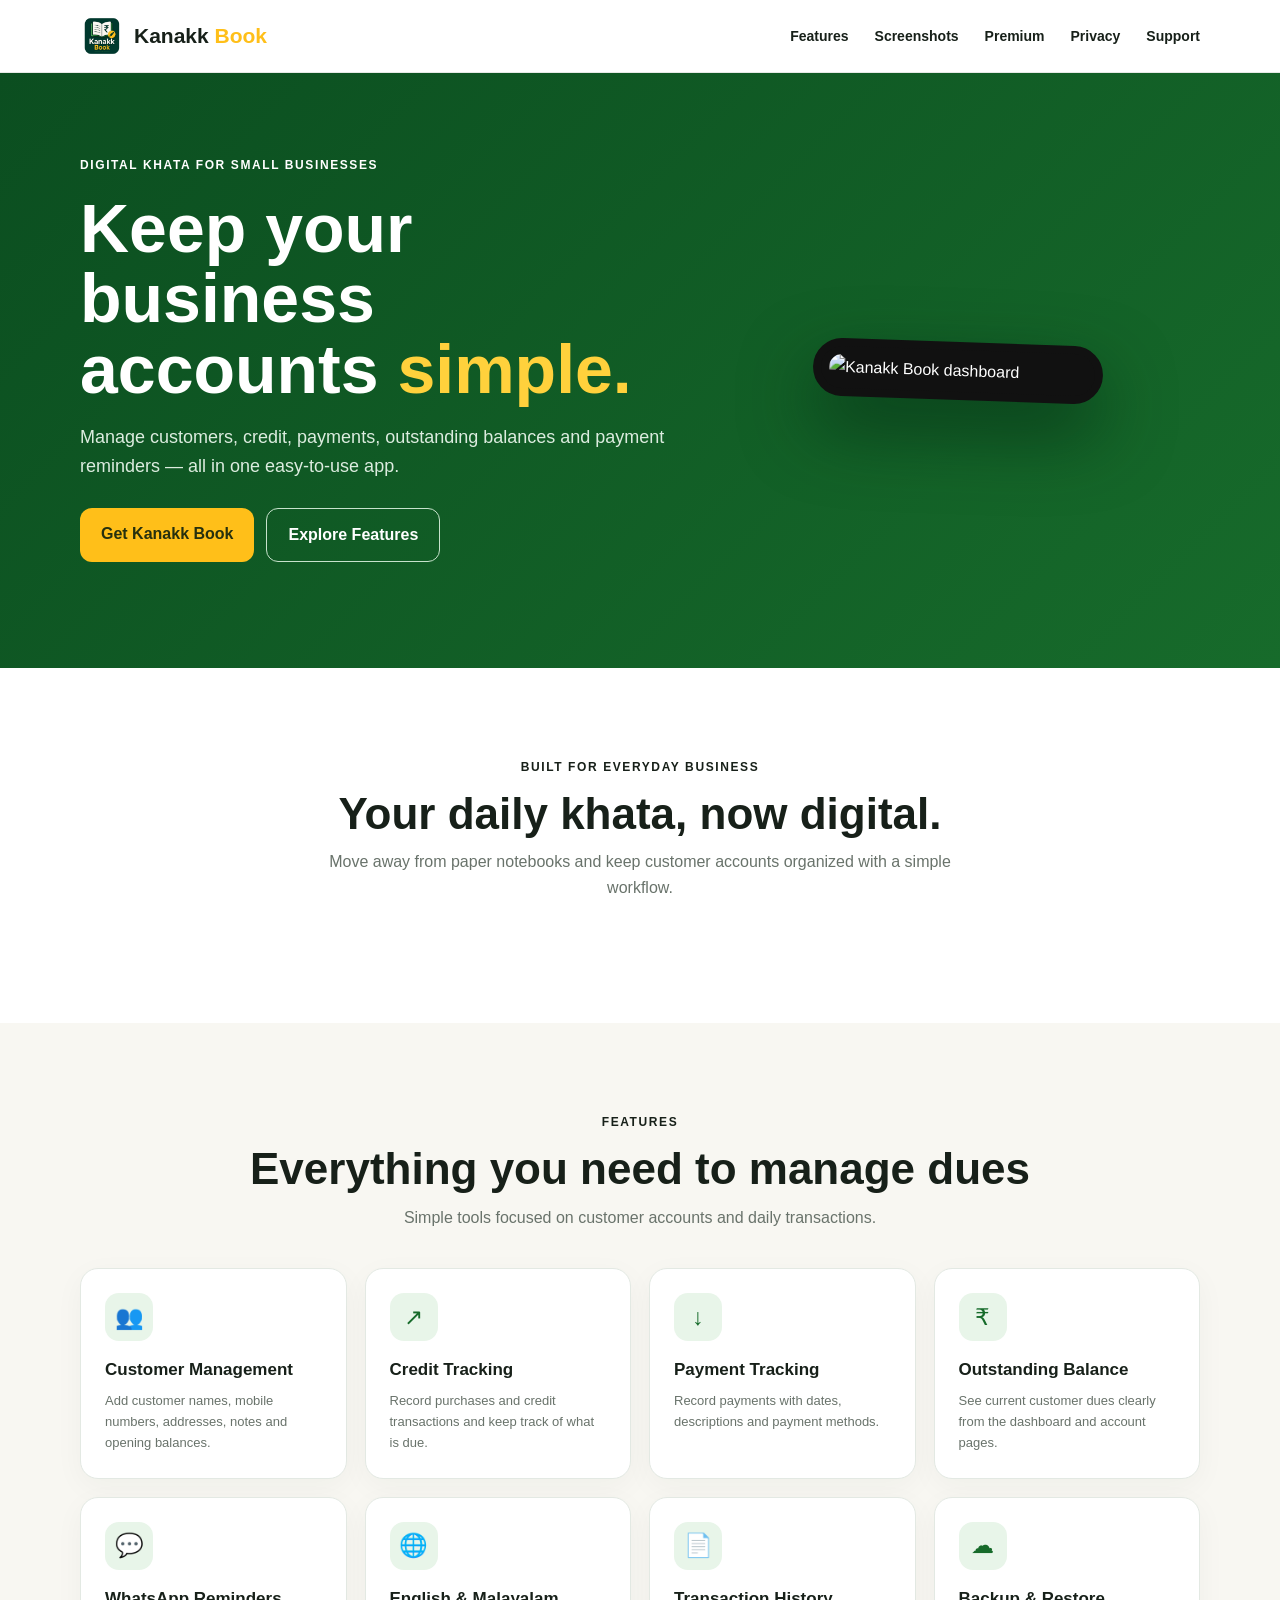
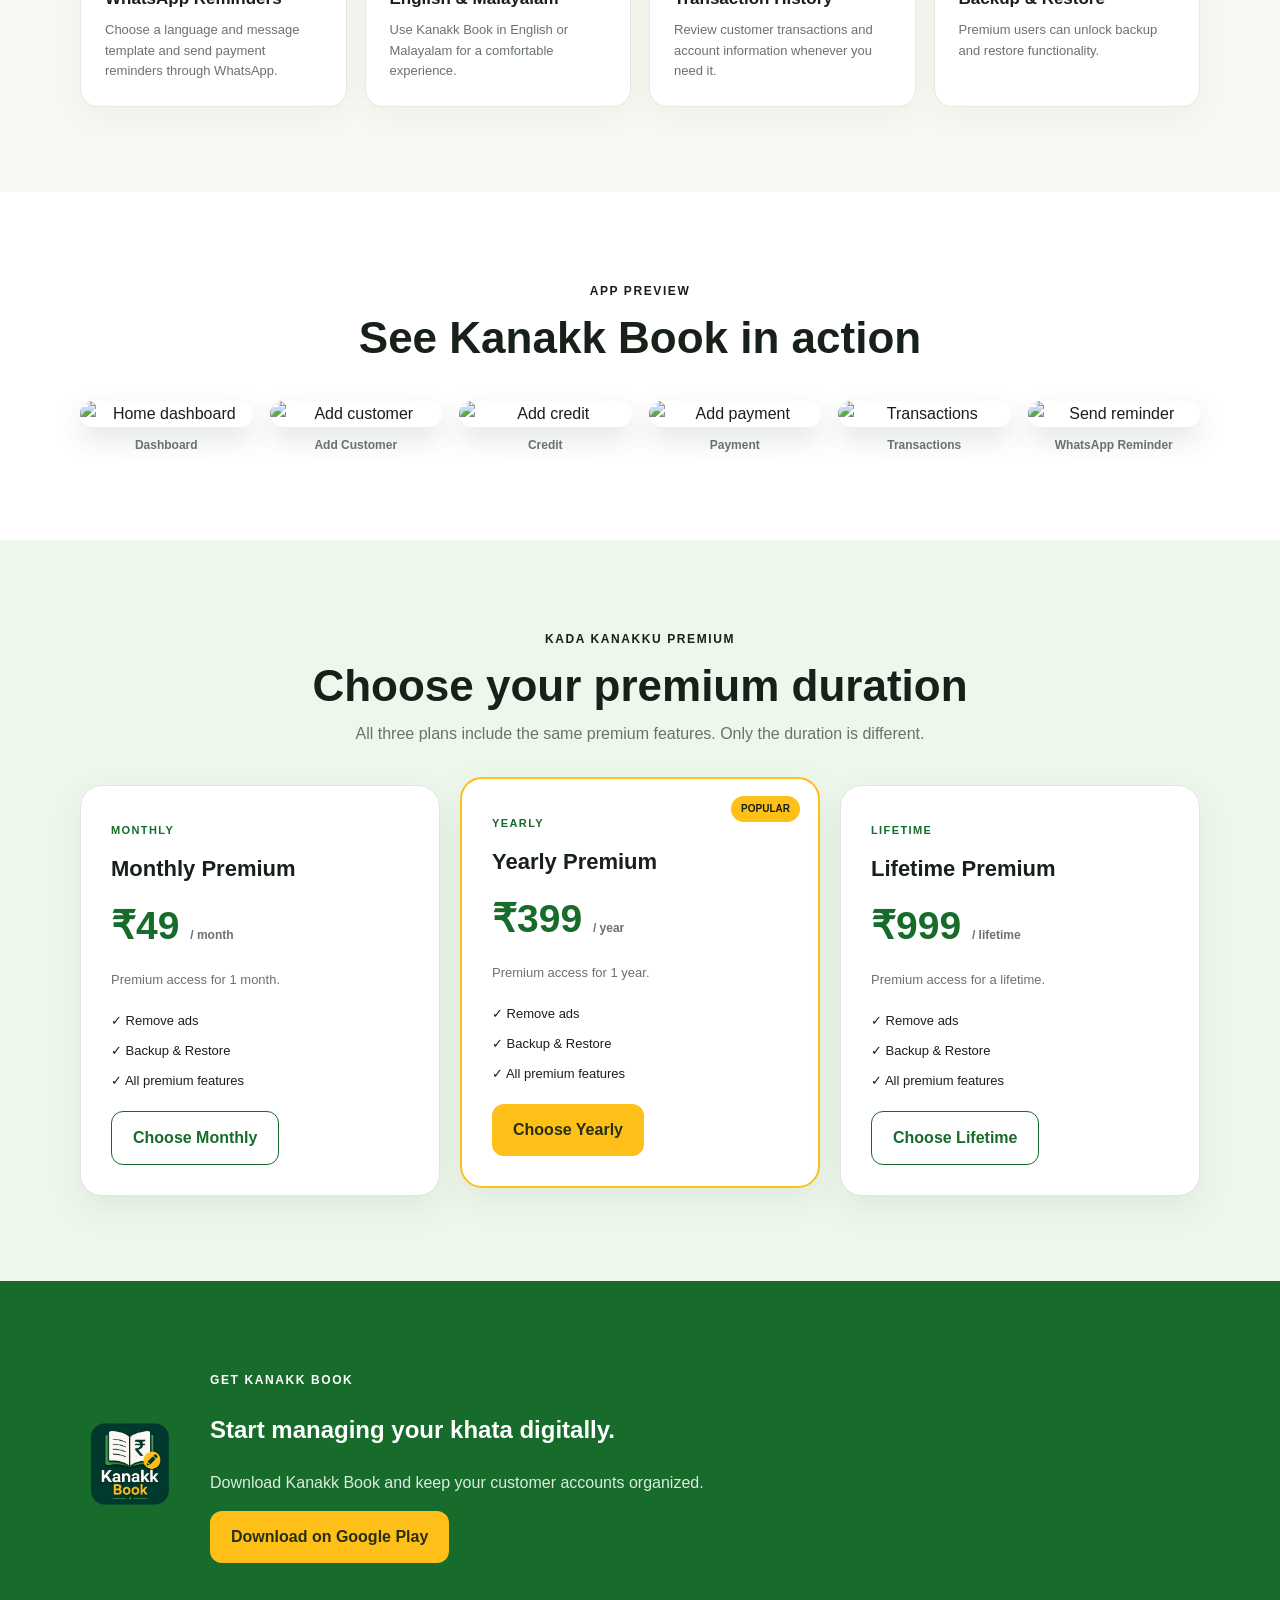
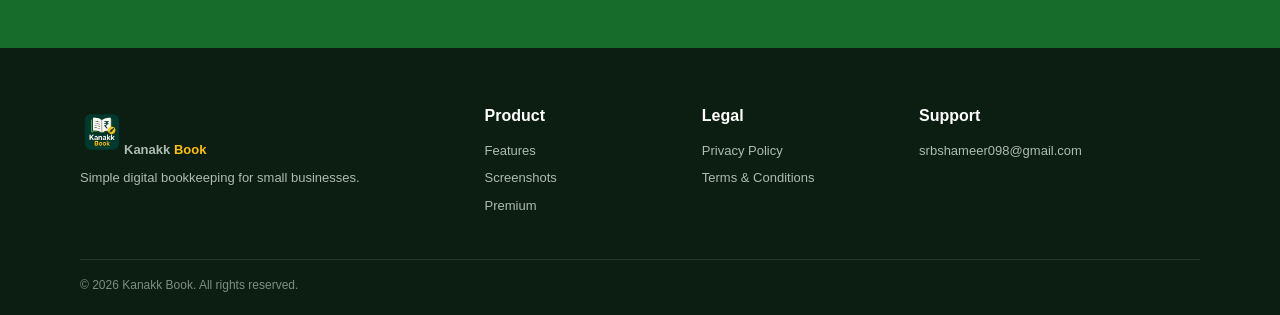
==== commit fe4a79d6: "second commit" ====
--- a/index.html
+++ b/index.html
@@ -1,193 +1,28 @@
-<!DOCTYPE html>
-<html lang="en">
-<head>
-  <meta charset="UTF-8">
-  <meta name="viewport" content="width=device-width, initial-scale=1.0">
-  <meta name="description" content="Kanakk Book — a simple digital khata and customer credit management app for small businesses.">
-  <meta name="theme-color" content="#12652a">
-  <title>Kanakk Book — Simple Digital Khata</title>
-  <link rel="icon" type="image/png" href="assets/logo.png">
-  <link rel="stylesheet" href="css/style.css">
-</head>
-<body>
-  <header class="site-header">
-    <nav class="nav container">
-      <a class="brand" href="#home">
-        <img src="assets/logo.png" alt="Kanakk Book logo">
-        <span>Kanakk <b>Book</b></span>
-      </a>
-      <button class="menu-toggle" aria-label="Open menu">☰</button>
-      <div class="nav-links">
-        <a href="#features">Features</a>
-        <a href="#screenshots">Screenshots</a>
-        <a href="#premium">Premium</a>
-        <a href="privacy-policy.html">Privacy</a>
-        <a href="#contact">Support</a>
-      </div>
-    </nav>
-  </header>
-
-  <main id="home">
-    <section class="hero">
-      <div class="hero-glow"></div>
-      <div class="container hero-grid">
-        <div class="hero-copy">
-          <span class="eyebrow">DIGITAL KHATA FOR EVERYDAY BUSINESS</span>
-          <h1>Keep your business accounts <span>simple.</span></h1>
-          <p class="hero-text">
-            Kanakk Book helps small businesses manage customers, credit, payments,
-            outstanding balances and reminders — all from one simple app.
-          </p>
-          <div class="hero-actions">
-            <a class="btn btn-primary" href="#download">Get Kanakk Book</a>
-            <a class="btn btn-outline" href="#features">Explore features</a>
-          </div>
-          <div class="trust-row">
-            <div><strong>₹</strong><span>Track credit & payments</span></div>
-            <div><strong>✓</strong><span>Simple customer records</span></div>
-            <div><strong>↗</strong><span>Send reminders easily</span></div>
-          </div>
-        </div>
-        <div class="hero-phone">
-          <div class="phone">
-            <div class="phone-screen">
-              <img src="assets/screenshot-home.jpeg" alt="Kanakk Book home dashboard">
-            </div>
-          </div>
-          <div class="floating-card card-one"><b>₹190</b><small>Outstanding</small></div>
-          <div class="floating-card card-two"><b>7</b><small>Customers</small></div>
-        </div>
-      </div>
-    </section>
-
-    <section class="section intro">
-      <div class="container center">
-        <span class="section-kicker">BUILT FOR SMALL BUSINESSES</span>
-        <h2>Your daily accounts, without the paperwork.</h2>
-        <p>Replace notebooks and scattered records with a clean, easy-to-use digital khata.</p>
-      </div>
-    </section>
-
-    <section id="features" class="section features">
-      <div class="container">
-        <div class="section-heading">
-          <span class="section-kicker">FEATURES</span>
-          <h2>Everything you need to manage dues</h2>
-          <p>Designed around the way local businesses actually track customer accounts.</p>
-        </div>
-        <div class="feature-grid">
-          <article class="feature-card">
-            <div class="icon">👥</div><h3>Customer Management</h3>
-            <p>Add customer names, phone numbers, addresses, notes and opening balances in seconds.</p>
-          </article>
-          <article class="feature-card">
-            <div class="icon">↗</div><h3>Credit Tracking</h3>
-            <p>Record purchases and credit transactions so you always know what is due.</p>
-          </article>
-          <article class="feature-card">
-            <div class="icon">↓</div><h3>Payment Tracking</h3>
-            <p>Record payments with date, description and payment method such as cash.</p>
-          </article>
-          <article class="feature-card">
-            <div class="icon">₹</div><h3>Outstanding Balance</h3>
-            <p>See current dues clearly and identify customers who have pending balances.</p>
-          </article>
-          <article class="feature-card">
-            <div class="icon">💬</div><h3>WhatsApp Reminders</h3>
-            <p>Choose a language and message template, then send a payment reminder via WhatsApp.</p>
-          </article>
-          <article class="feature-card">
-            <div class="icon">🌐</div><h3>English & Malayalam</h3>
-            <p>Use the app in English or Malayalam for a more comfortable daily workflow.</p>
-          </article>
-          <article class="feature-card">
-            <div class="icon">📄</div><h3>Customer Reports</h3>
-            <p>View transaction history and generate customer information for your records.</p>
-          </article>
-          <article class="feature-card">
-            <div class="icon">☁</div><h3>Backup & Restore</h3>
-            <p>Premium users can unlock backup and restore functionality for their business data.</p>
-          </article>
-        </div>
-      </div>
-    </section>
-
-    <section id="screenshots" class="section screenshots">
-      <div class="container">
-        <div class="section-heading">
-          <span class="section-kicker">APP PREVIEW</span>
-          <h2>See Kanakk Book in action</h2>
-          <p>A quick look at the simple workflow inside the app.</p>
-        </div>
-        <div class="screenshot-grid">
-          <figure><img src="assets/screenshot-home.jpeg" alt="Kanakk Book dashboard"><figcaption>Dashboard</figcaption></figure>
-          <figure><img src="assets/screenshot-customer.jpeg" alt="Add customer screen"><figcaption>Add customers</figcaption></figure>
-          <figure><img src="assets/screenshot-credit.jpeg" alt="Add credit screen"><figcaption>Record credit</figcaption></figure>
-          <figure><img src="assets/screenshot-payment.jpeg" alt="Add payment screen"><figcaption>Record payment</figcaption></figure>
-          <figure><img src="assets/screenshot-transactions.jpeg" alt="Customer transactions"><figcaption>Transaction history</figcaption></figure>
-          <figure><img src="assets/screenshot-reminder.jpeg" alt="WhatsApp reminder screen"><figcaption>Send reminders</figcaption></figure>
-        </div>
-      </div>
-    </section>
-
-    <section id="premium" class="section premium">
-      <div class="container premium-box">
-        <div>
-          <span class="section-kicker">KADA KANAKKU PREMIUM</span>
-          <h2>Unlock more. Manage better.</h2>
-          <p>Remove ads and unlock premium features designed to make your daily bookkeeping easier.</p>
-          <ul>
-            <li>✓ Ad-free experience</li>
-            <li>✓ Backup & Restore</li>
-            <li>✓ Premium features</li>
-          </ul>
-        </div>
-        <div class="price-card">
-          <span>PREMIUM</span>
-          <strong>₹399<small>/yr</small></strong>
-          <p>Simple annual plan</p>
-          <a class="btn btn-primary" href="#download">Get the app</a>
-        </div>
-      </div>
-    </section>
-
-    <section id="download" class="section download">
-      <div class="container download-box">
-        <img src="assets/logo.png" alt="Kanakk Book" class="download-logo">
-        <div>
-          <span class="section-kicker">READY TO GO DIGITAL?</span>
-          <h2>Start managing your khata with Kanakk Book.</h2>
-          <p>Download the Android app and keep your customer accounts organized.</p>
-          <a class="btn btn-light" href="#" onclick="alert('Add your Google Play Store link here.'); return false;">Download on Google Play</a>
-        </div>
-      </div>
-    </section>
-  </main>
-
-  <footer id="contact" class="footer">
-    <div class="container footer-grid">
-      <div>
-        <a class="brand footer-brand" href="#home"><img src="assets/logo.png" alt=""> <span>Kanakk <b>Book</b></span></a>
-        <p>Simple digital bookkeeping for small businesses.</p>
-      </div>
-      <div>
-        <h4>Product</h4>
-        <a href="#features">Features</a>
-        <a href="#screenshots">Screenshots</a>
-        <a href="#premium">Premium</a>
-      </div>
-      <div>
-        <h4>Legal</h4>
-        <a href="privacy-policy.html">Privacy Policy</a>
-        <a href="terms.html">Terms & Conditions</a>
-      </div>
-      <div>
-        <h4>Support</h4>
-        <a href="mailto:srbshameer098@gmail.com">srbshameer098@gmail.com</a>
-      </div>
-    </div>
-    <div class="container copyright">© <span id="year"></span> Kanakk Book. All rights reserved.</div>
-  </footer>
-  <script src="js/script.js"></script>
-</body>
-</html>
+<!doctype html><html lang="en"><head><meta charset="utf-8"><meta name="viewport" content="width=device-width,initial-scale=1"><meta name="description" content="Kanakk Book - simple digital khata for small businesses"><meta name="theme-color" content="#176b2b"><title>Kanakk Book — Digital Khata</title><link rel="icon" href="assets/logo.png"><style>
+*{box-sizing:border-box}html{scroll-behavior:smooth}body{margin:0;font-family:Arial,Helvetica,sans-serif;color:#172019;background:#f8f7f2;line-height:1.6}a{text-decoration:none;color:inherit}.container{width:min(1120px,calc(100% - 32px));margin:auto}.header{position:sticky;top:0;z-index:10;background:#fff;border-bottom:1px solid #e6e9e6}.nav{height:72px;display:flex;align-items:center;justify-content:space-between}.brand{display:flex;align-items:center;gap:10px;font-size:21px;font-weight:800}.brand img{width:44px;height:44px;border-radius:12px}.brand b{color:#ffbf19}.links{display:flex;gap:26px;font-size:14px;font-weight:700}.links a:hover{color:#176b2b}.menu{display:none;font-size:27px;background:none;border:0}.hero{background:linear-gradient(135deg,#0b4e20,#176b2b);color:#fff;padding:78px 0}.hero-grid{display:grid;grid-template-columns:1.1fr .9fr;gap:45px;align-items:center}.eyebrow,.kicker{font-size:12px;font-weight:800;letter-spacing:1.6px}.hero h1{font-size:clamp(42px,6vw,68px);line-height:1.04;margin:16px 0}.hero h1 span{color:#ffd13c}.hero p{font-size:18px;color:#dcecdf;max-width:650px}.buttons{display:flex;gap:12px;flex-wrap:wrap;margin:28px 0}.btn{display:inline-block;padding:13px 21px;border-radius:12px;font-weight:800}.primary{background:#ffbf19;color:#26300e}.outline{border:1px solid #c7e2cc;color:#fff}.phone-wrap{display:flex;justify-content:center}.phone{width:290px;padding:8px;border:8px solid #111;border-radius:38px;background:#111;box-shadow:0 30px 70px #052c13aa;transform:rotate(2deg)}.phone img{width:100%;display:block;border-radius:27px}.section{padding:85px 0}.white{background:#fff}.center{text-align:center}.heading{margin-bottom:38px}.heading h2{font-size:clamp(30px,4vw,44px);line-height:1.15;margin:10px 0}.heading p{color:#69736b;max-width:680px;margin:auto}.features{display:grid;grid-template-columns:repeat(4,1fr);gap:18px}.feature{background:#fff;border:1px solid #e3e9e3;border-radius:18px;padding:24px;box-shadow:0 8px 30px #14371b0a}.feature-icon{width:48px;height:48px;border-radius:14px;background:#e8f5e9;color:#176b2b;display:grid;place-items:center;font-size:23px;margin-bottom:15px}.feature h3{font-size:17px;margin:0 0 8px}.feature p{font-size:13px;color:#69736b;margin:0}.screens{display:grid;grid-template-columns:repeat(6,1fr);gap:17px}.screens figure{margin:0;text-align:center}.screens img{width:100%;border-radius:20px;display:block;box-shadow:0 12px 28px #14371b22}.screens figcaption{font-size:12px;font-weight:700;color:#69736b;margin-top:9px}.premium{background:#eef7ec}.plans{display:grid;grid-template-columns:repeat(3,1fr);gap:20px}.plan{background:#fff;border-radius:22px;padding:30px;border:1px solid #dfe8df;position:relative;box-shadow:0 12px 35px #14371b12}.plan.featured{border:2px solid #ffbf19;transform:translateY(-8px)}.badge{position:absolute;right:18px;top:17px;background:#ffbf19;border-radius:20px;padding:5px 10px;font-size:10px;font-weight:800}.plan .label{color:#176b2b;font-size:11px;font-weight:800;letter-spacing:1.4px}.plan h3{font-size:22px;margin:9px 0}.price{font-size:39px;font-weight:800;color:#176b2b}.price small{font-size:12px;color:#69736b}.plan p{font-size:13px;color:#69736b}.plan ul{padding:0;list-style:none;font-size:13px;display:grid;gap:9px;margin:20px 0}.green-outline{border:1px solid #176b2b;color:#176b2b}.download{background:#176b2b;color:#fff}.download-box{display:flex;align-items:center;gap:30px}.download-logo{width:100px;border-radius:22px}.download p{color:#dcecdf}.footer{background:#0c1d11;color:#dbe5dd;padding:55px 0 20px}.footer-grid{display:grid;grid-template-columns:2fr 1fr 1fr 1.5fr;gap:30px}.footer h4{color:#fff;margin:0 0 12px}.footer a,.footer p{font-size:13px;color:#aebbb1;display:block;margin:7px 0}.copy{border-top:1px solid #26382a;margin-top:35px;padding-top:16px;color:#7e8d82;font-size:12px}.legal{background:#fff}.legal-main{max-width:850px;padding:75px 0 100px}.legal-main h1{font-size:46px}.legal-main h2{margin-top:35px}.legal-main p{color:#4e5a52}.legal-main a{color:#176b2b;font-weight:700}
+@media(max-width:900px){.hero-grid{grid-template-columns:1fr}.phone-wrap{order:-1}.features{grid-template-columns:repeat(2,1fr)}.screens{grid-template-columns:repeat(3,1fr)}.plans{grid-template-columns:1fr}.plan.featured{transform:none}.footer-grid{grid-template-columns:repeat(2,1fr)}}
+@media(max-width:650px){.links{display:none;position:absolute;top:72px;left:0;right:0;background:#fff;padding:18px;flex-direction:column;gap:15px}.links.open{display:flex}.menu{display:block}.hero{padding:55px 0}.hero p{font-size:16px}.phone{width:250px}.features{grid-template-columns:1fr}.screens{grid-template-columns:repeat(2,1fr)}.download-box{align-items:flex-start;flex-direction:column}.footer-grid{grid-template-columns:1fr}.legal-main h1{font-size:37px}}
+</style></head><body>
+<header class="header"><nav class="nav container"><a class="brand" href="#home"><img src="assets/logo.png" alt="Kanakk Book"><span>Kanakk <b>Book</b></span></a><button class="menu" onclick="document.querySelector('.links').classList.toggle('open')">☰</button><div class="links"><a href="#features">Features</a><a href="#screenshots">Screenshots</a><a href="#premium">Premium</a><a href="privacy-policy.html">Privacy</a><a href="#support">Support</a></div></nav></header>
+<section id="home" class="hero"><div class="container hero-grid"><div><span class="eyebrow">DIGITAL KHATA FOR SMALL BUSINESSES</span><h1>Keep your business accounts <span>simple.</span></h1><p>Manage customers, credit, payments, outstanding balances and payment reminders — all in one easy-to-use app.</p><div class="buttons"><a class="btn primary" href="#download">Get Kanakk Book</a><a class="btn outline" href="#features">Explore Features</a></div></div><div class="phone-wrap"><div class="phone"><img src="assets/home.jpeg" alt="Kanakk Book dashboard"></div></div></div></section>
+<section class="section white"><div class="container center heading"><span class="kicker">BUILT FOR EVERYDAY BUSINESS</span><h2>Your daily khata, now digital.</h2><p>Move away from paper notebooks and keep customer accounts organized with a simple workflow.</p></div></section>
+<section id="features" class="section"><div class="container"><div class="heading center"><span class="kicker">FEATURES</span><h2>Everything you need to manage dues</h2><p>Simple tools focused on customer accounts and daily transactions.</p></div><div class="features">
+<div class="feature"><div class="feature-icon">👥</div><h3>Customer Management</h3><p>Add customer names, mobile numbers, addresses, notes and opening balances.</p></div>
+<div class="feature"><div class="feature-icon">↗</div><h3>Credit Tracking</h3><p>Record purchases and credit transactions and keep track of what is due.</p></div>
+<div class="feature"><div class="feature-icon">↓</div><h3>Payment Tracking</h3><p>Record payments with dates, descriptions and payment methods.</p></div>
+<div class="feature"><div class="feature-icon">₹</div><h3>Outstanding Balance</h3><p>See current customer dues clearly from the dashboard and account pages.</p></div>
+<div class="feature"><div class="feature-icon">💬</div><h3>WhatsApp Reminders</h3><p>Choose a language and message template and send payment reminders through WhatsApp.</p></div>
+<div class="feature"><div class="feature-icon">🌐</div><h3>English & Malayalam</h3><p>Use Kanakk Book in English or Malayalam for a comfortable experience.</p></div>
+<div class="feature"><div class="feature-icon">📄</div><h3>Transaction History</h3><p>Review customer transactions and account information whenever you need it.</p></div>
+<div class="feature"><div class="feature-icon">☁</div><h3>Backup & Restore</h3><p>Premium users can unlock backup and restore functionality.</p></div>
+</div></div></section>
+<section id="screenshots" class="section white"><div class="container"><div class="heading center"><span class="kicker">APP PREVIEW</span><h2>See Kanakk Book in action</h2></div><div class="screens">
+<figure><img src="assets/home.jpeg" alt="Home dashboard"><figcaption>Dashboard</figcaption></figure><figure><img src="assets/customer.jpeg" alt="Add customer"><figcaption>Add Customer</figcaption></figure><figure><img src="assets/credit.jpeg" alt="Add credit"><figcaption>Credit</figcaption></figure><figure><img src="assets/payment.jpeg" alt="Add payment"><figcaption>Payment</figcaption></figure><figure><img src="assets/transactions.jpeg" alt="Transactions"><figcaption>Transactions</figcaption></figure><figure><img src="assets/reminder.jpeg" alt="Send reminder"><figcaption>WhatsApp Reminder</figcaption></figure>
+</div></div></section>
+<section id="premium" class="section premium"><div class="container"><div class="heading center"><span class="kicker">KADA KANAKKU PREMIUM</span><h2>Choose your premium duration</h2><p>All three plans include the same premium features. Only the duration is different.</p></div><div class="plans">
+<article class="plan"><span class="label">MONTHLY</span><h3>Monthly Premium</h3><div class="price">₹49 <small>/ month</small></div><p>Premium access for 1 month.</p><ul><li>✓ Remove ads</li><li>✓ Backup & Restore</li><li>✓ All premium features</li></ul><a class="btn green-outline" href="#download">Choose Monthly</a></article>
+<article class="plan featured"><span class="badge">POPULAR</span><span class="label">YEARLY</span><h3>Yearly Premium</h3><div class="price">₹399 <small>/ year</small></div><p>Premium access for 1 year.</p><ul><li>✓ Remove ads</li><li>✓ Backup & Restore</li><li>✓ All premium features</li></ul><a class="btn primary" href="#download">Choose Yearly</a></article>
+<article class="plan"><span class="label">LIFETIME</span><h3>Lifetime Premium</h3><div class="price">₹999 <small>/ lifetime</small></div><p>Premium access for a lifetime.</p><ul><li>✓ Remove ads</li><li>✓ Backup & Restore</li><li>✓ All premium features</li></ul><a class="btn green-outline" href="#download">Choose Lifetime</a></article>
+</div></div></section>
+<section id="download" class="section download"><div class="container download-box"><img class="download-logo" src="assets/logo.png" alt="Kanakk Book"><div><span class="kicker">GET KANAKK BOOK</span><h2>Start managing your khata digitally.</h2><p>Download Kanakk Book and keep your customer accounts organized.</p><a class="btn primary" href="#" onclick="alert('Replace this button with your Google Play Store link.');return false">Download on Google Play</a></div></div></section>
+<footer id="support" class="footer"><div class="container footer-grid"><div><a class="brand" href="#home"><img src="assets/logo.png" alt=""><span>Kanakk <b>Book</b></span></a><p>Simple digital bookkeeping for small businesses.</p></div><div><h4>Product</h4><a href="#features">Features</a><a href="#screenshots">Screenshots</a><a href="#premium">Premium</a></div><div><h4>Legal</h4><a href="privacy-policy.html">Privacy Policy</a><a href="terms.html">Terms & Conditions</a></div><div><h4>Support</h4><a href="mailto:srbshameer098@gmail.com">srbshameer098@gmail.com</a></div></div><div class="container copy">© <span id="year"></span> Kanakk Book. All rights reserved.</div></footer><script>document.getElementById('year').textContent=new Date().getFullYear()</script></body></html>
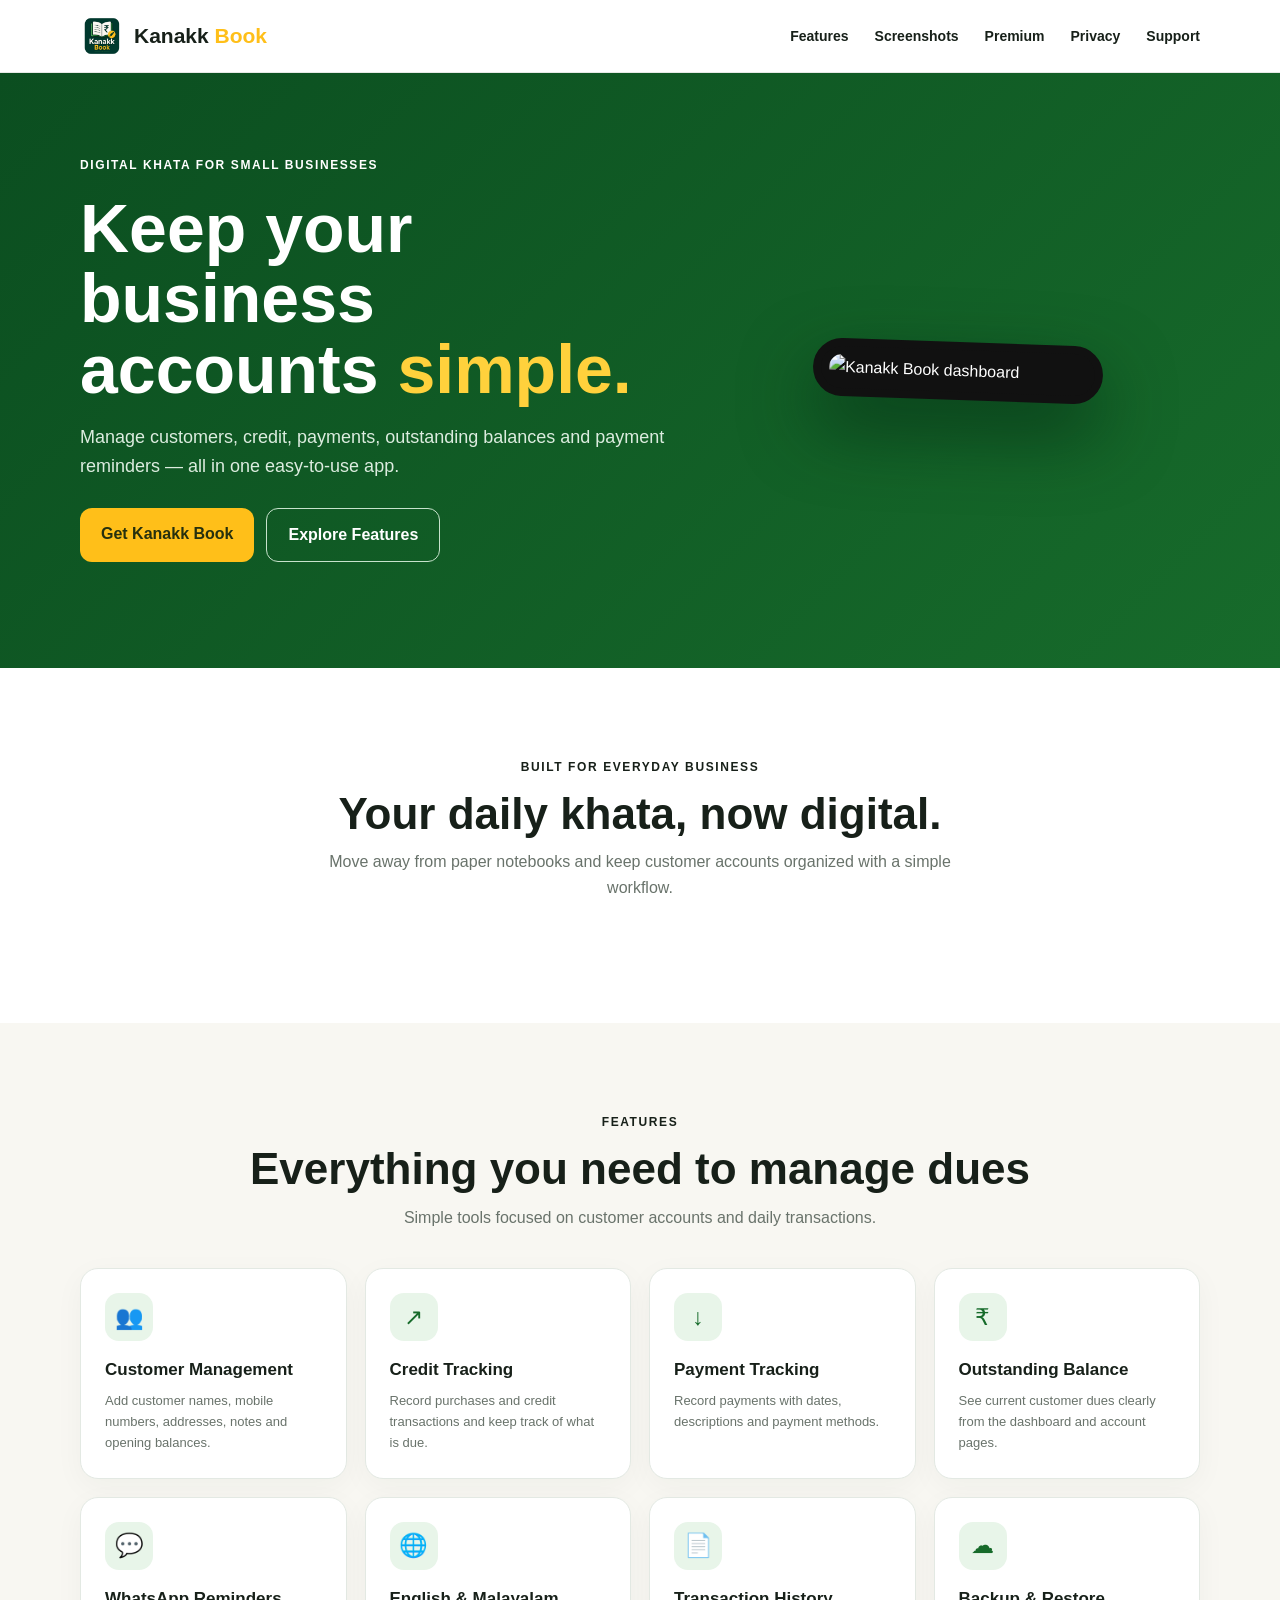
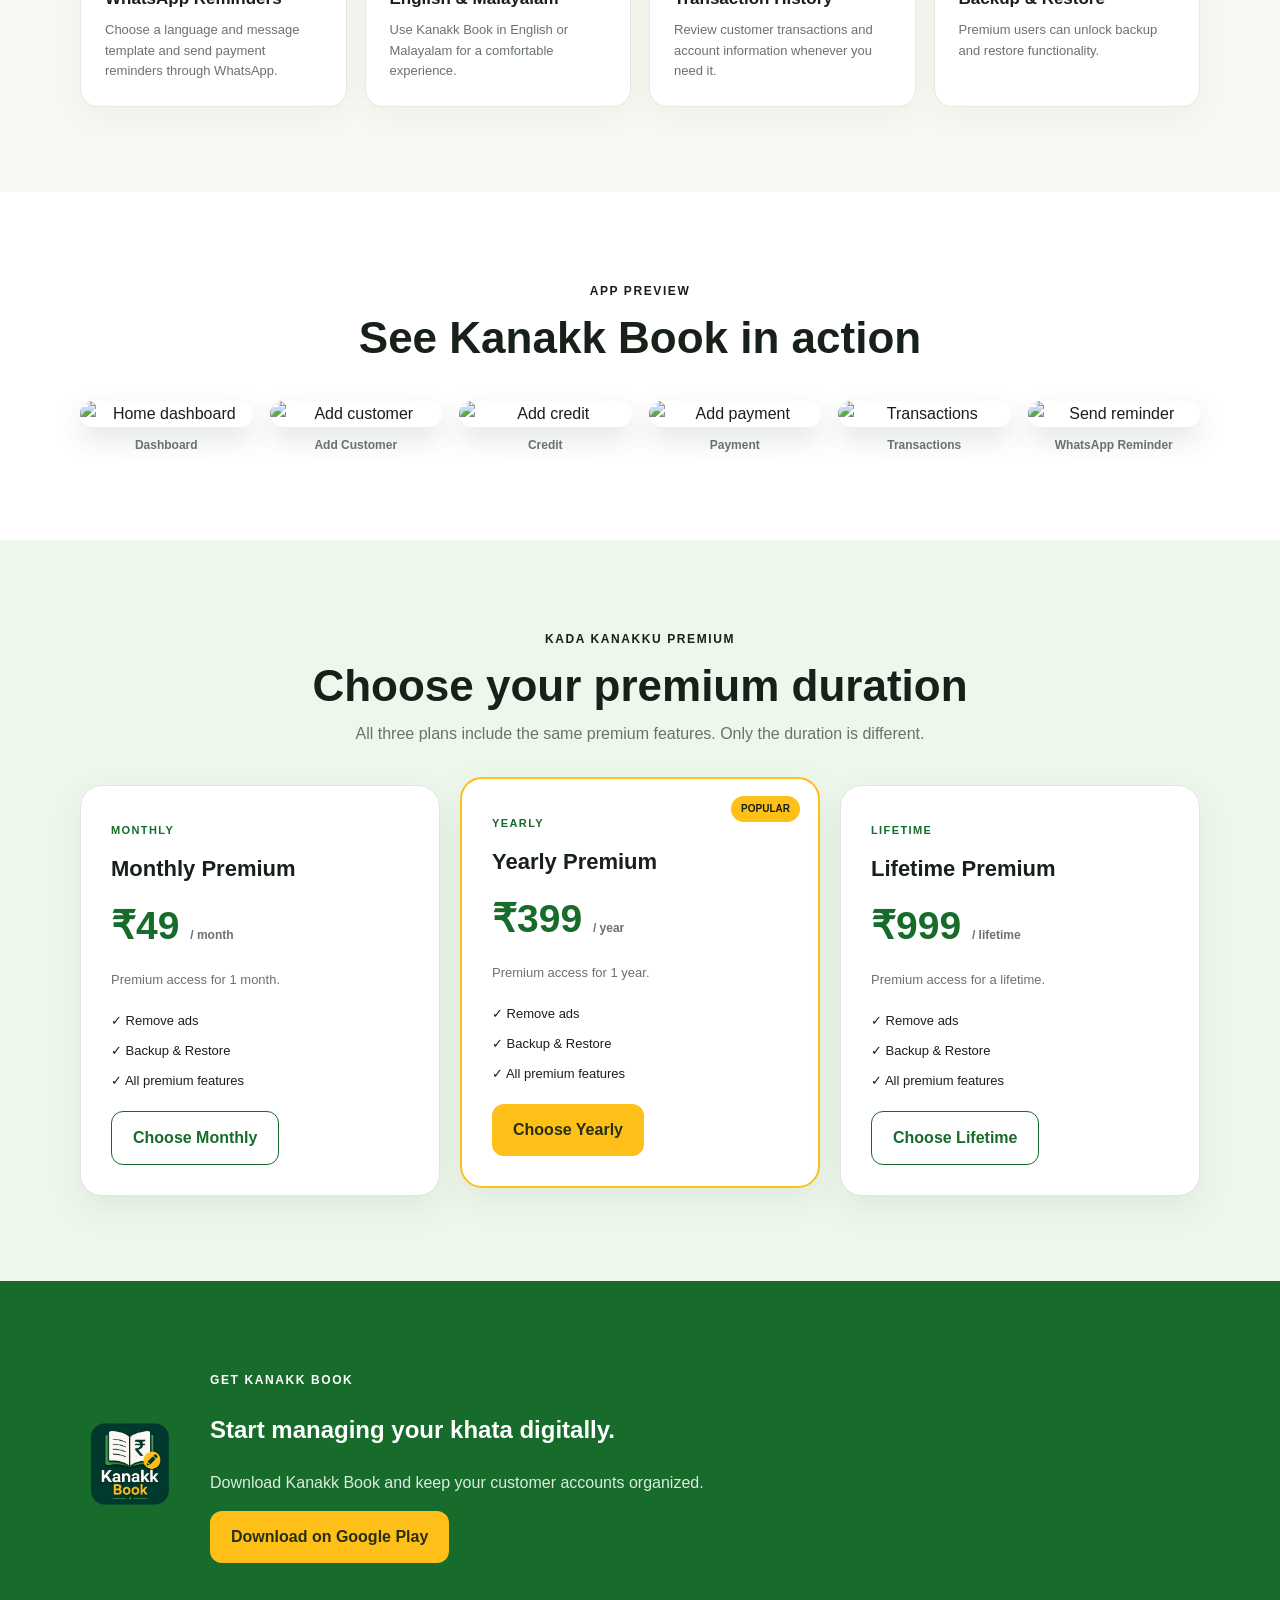
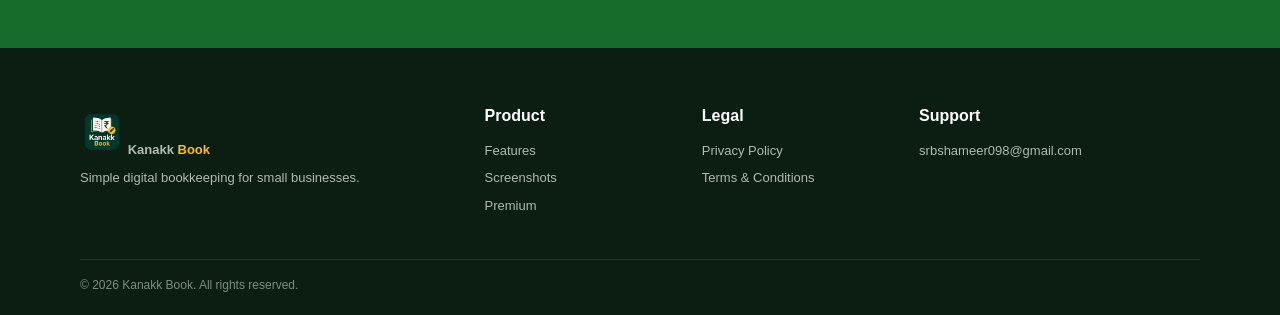
==== commit 623d2b9e: "third  commit" ====
--- a/index.html
+++ b/index.html
@@ -1,28 +1,947 @@
-<!doctype html><html lang="en"><head><meta charset="utf-8"><meta name="viewport" content="width=device-width,initial-scale=1"><meta name="description" content="Kanakk Book - simple digital khata for small businesses"><meta name="theme-color" content="#176b2b"><title>Kanakk Book — Digital Khata</title><link rel="icon" href="assets/logo.png"><style>
-*{box-sizing:border-box}html{scroll-behavior:smooth}body{margin:0;font-family:Arial,Helvetica,sans-serif;color:#172019;background:#f8f7f2;line-height:1.6}a{text-decoration:none;color:inherit}.container{width:min(1120px,calc(100% - 32px));margin:auto}.header{position:sticky;top:0;z-index:10;background:#fff;border-bottom:1px solid #e6e9e6}.nav{height:72px;display:flex;align-items:center;justify-content:space-between}.brand{display:flex;align-items:center;gap:10px;font-size:21px;font-weight:800}.brand img{width:44px;height:44px;border-radius:12px}.brand b{color:#ffbf19}.links{display:flex;gap:26px;font-size:14px;font-weight:700}.links a:hover{color:#176b2b}.menu{display:none;font-size:27px;background:none;border:0}.hero{background:linear-gradient(135deg,#0b4e20,#176b2b);color:#fff;padding:78px 0}.hero-grid{display:grid;grid-template-columns:1.1fr .9fr;gap:45px;align-items:center}.eyebrow,.kicker{font-size:12px;font-weight:800;letter-spacing:1.6px}.hero h1{font-size:clamp(42px,6vw,68px);line-height:1.04;margin:16px 0}.hero h1 span{color:#ffd13c}.hero p{font-size:18px;color:#dcecdf;max-width:650px}.buttons{display:flex;gap:12px;flex-wrap:wrap;margin:28px 0}.btn{display:inline-block;padding:13px 21px;border-radius:12px;font-weight:800}.primary{background:#ffbf19;color:#26300e}.outline{border:1px solid #c7e2cc;color:#fff}.phone-wrap{display:flex;justify-content:center}.phone{width:290px;padding:8px;border:8px solid #111;border-radius:38px;background:#111;box-shadow:0 30px 70px #052c13aa;transform:rotate(2deg)}.phone img{width:100%;display:block;border-radius:27px}.section{padding:85px 0}.white{background:#fff}.center{text-align:center}.heading{margin-bottom:38px}.heading h2{font-size:clamp(30px,4vw,44px);line-height:1.15;margin:10px 0}.heading p{color:#69736b;max-width:680px;margin:auto}.features{display:grid;grid-template-columns:repeat(4,1fr);gap:18px}.feature{background:#fff;border:1px solid #e3e9e3;border-radius:18px;padding:24px;box-shadow:0 8px 30px #14371b0a}.feature-icon{width:48px;height:48px;border-radius:14px;background:#e8f5e9;color:#176b2b;display:grid;place-items:center;font-size:23px;margin-bottom:15px}.feature h3{font-size:17px;margin:0 0 8px}.feature p{font-size:13px;color:#69736b;margin:0}.screens{display:grid;grid-template-columns:repeat(6,1fr);gap:17px}.screens figure{margin:0;text-align:center}.screens img{width:100%;border-radius:20px;display:block;box-shadow:0 12px 28px #14371b22}.screens figcaption{font-size:12px;font-weight:700;color:#69736b;margin-top:9px}.premium{background:#eef7ec}.plans{display:grid;grid-template-columns:repeat(3,1fr);gap:20px}.plan{background:#fff;border-radius:22px;padding:30px;border:1px solid #dfe8df;position:relative;box-shadow:0 12px 35px #14371b12}.plan.featured{border:2px solid #ffbf19;transform:translateY(-8px)}.badge{position:absolute;right:18px;top:17px;background:#ffbf19;border-radius:20px;padding:5px 10px;font-size:10px;font-weight:800}.plan .label{color:#176b2b;font-size:11px;font-weight:800;letter-spacing:1.4px}.plan h3{font-size:22px;margin:9px 0}.price{font-size:39px;font-weight:800;color:#176b2b}.price small{font-size:12px;color:#69736b}.plan p{font-size:13px;color:#69736b}.plan ul{padding:0;list-style:none;font-size:13px;display:grid;gap:9px;margin:20px 0}.green-outline{border:1px solid #176b2b;color:#176b2b}.download{background:#176b2b;color:#fff}.download-box{display:flex;align-items:center;gap:30px}.download-logo{width:100px;border-radius:22px}.download p{color:#dcecdf}.footer{background:#0c1d11;color:#dbe5dd;padding:55px 0 20px}.footer-grid{display:grid;grid-template-columns:2fr 1fr 1fr 1.5fr;gap:30px}.footer h4{color:#fff;margin:0 0 12px}.footer a,.footer p{font-size:13px;color:#aebbb1;display:block;margin:7px 0}.copy{border-top:1px solid #26382a;margin-top:35px;padding-top:16px;color:#7e8d82;font-size:12px}.legal{background:#fff}.legal-main{max-width:850px;padding:75px 0 100px}.legal-main h1{font-size:46px}.legal-main h2{margin-top:35px}.legal-main p{color:#4e5a52}.legal-main a{color:#176b2b;font-weight:700}
-@media(max-width:900px){.hero-grid{grid-template-columns:1fr}.phone-wrap{order:-1}.features{grid-template-columns:repeat(2,1fr)}.screens{grid-template-columns:repeat(3,1fr)}.plans{grid-template-columns:1fr}.plan.featured{transform:none}.footer-grid{grid-template-columns:repeat(2,1fr)}}
-@media(max-width:650px){.links{display:none;position:absolute;top:72px;left:0;right:0;background:#fff;padding:18px;flex-direction:column;gap:15px}.links.open{display:flex}.menu{display:block}.hero{padding:55px 0}.hero p{font-size:16px}.phone{width:250px}.features{grid-template-columns:1fr}.screens{grid-template-columns:repeat(2,1fr)}.download-box{align-items:flex-start;flex-direction:column}.footer-grid{grid-template-columns:1fr}.legal-main h1{font-size:37px}}
-</style></head><body>
-<header class="header"><nav class="nav container"><a class="brand" href="#home"><img src="assets/logo.png" alt="Kanakk Book"><span>Kanakk <b>Book</b></span></a><button class="menu" onclick="document.querySelector('.links').classList.toggle('open')">☰</button><div class="links"><a href="#features">Features</a><a href="#screenshots">Screenshots</a><a href="#premium">Premium</a><a href="privacy-policy.html">Privacy</a><a href="#support">Support</a></div></nav></header>
-<section id="home" class="hero"><div class="container hero-grid"><div><span class="eyebrow">DIGITAL KHATA FOR SMALL BUSINESSES</span><h1>Keep your business accounts <span>simple.</span></h1><p>Manage customers, credit, payments, outstanding balances and payment reminders — all in one easy-to-use app.</p><div class="buttons"><a class="btn primary" href="#download">Get Kanakk Book</a><a class="btn outline" href="#features">Explore Features</a></div></div><div class="phone-wrap"><div class="phone"><img src="assets/home.jpeg" alt="Kanakk Book dashboard"></div></div></div></section>
-<section class="section white"><div class="container center heading"><span class="kicker">BUILT FOR EVERYDAY BUSINESS</span><h2>Your daily khata, now digital.</h2><p>Move away from paper notebooks and keep customer accounts organized with a simple workflow.</p></div></section>
-<section id="features" class="section"><div class="container"><div class="heading center"><span class="kicker">FEATURES</span><h2>Everything you need to manage dues</h2><p>Simple tools focused on customer accounts and daily transactions.</p></div><div class="features">
-<div class="feature"><div class="feature-icon">👥</div><h3>Customer Management</h3><p>Add customer names, mobile numbers, addresses, notes and opening balances.</p></div>
-<div class="feature"><div class="feature-icon">↗</div><h3>Credit Tracking</h3><p>Record purchases and credit transactions and keep track of what is due.</p></div>
-<div class="feature"><div class="feature-icon">↓</div><h3>Payment Tracking</h3><p>Record payments with dates, descriptions and payment methods.</p></div>
-<div class="feature"><div class="feature-icon">₹</div><h3>Outstanding Balance</h3><p>See current customer dues clearly from the dashboard and account pages.</p></div>
-<div class="feature"><div class="feature-icon">💬</div><h3>WhatsApp Reminders</h3><p>Choose a language and message template and send payment reminders through WhatsApp.</p></div>
-<div class="feature"><div class="feature-icon">🌐</div><h3>English & Malayalam</h3><p>Use Kanakk Book in English or Malayalam for a comfortable experience.</p></div>
-<div class="feature"><div class="feature-icon">📄</div><h3>Transaction History</h3><p>Review customer transactions and account information whenever you need it.</p></div>
-<div class="feature"><div class="feature-icon">☁</div><h3>Backup & Restore</h3><p>Premium users can unlock backup and restore functionality.</p></div>
-</div></div></section>
-<section id="screenshots" class="section white"><div class="container"><div class="heading center"><span class="kicker">APP PREVIEW</span><h2>See Kanakk Book in action</h2></div><div class="screens">
-<figure><img src="assets/home.jpeg" alt="Home dashboard"><figcaption>Dashboard</figcaption></figure><figure><img src="assets/customer.jpeg" alt="Add customer"><figcaption>Add Customer</figcaption></figure><figure><img src="assets/credit.jpeg" alt="Add credit"><figcaption>Credit</figcaption></figure><figure><img src="assets/payment.jpeg" alt="Add payment"><figcaption>Payment</figcaption></figure><figure><img src="assets/transactions.jpeg" alt="Transactions"><figcaption>Transactions</figcaption></figure><figure><img src="assets/reminder.jpeg" alt="Send reminder"><figcaption>WhatsApp Reminder</figcaption></figure>
-</div></div></section>
-<section id="premium" class="section premium"><div class="container"><div class="heading center"><span class="kicker">KADA KANAKKU PREMIUM</span><h2>Choose your premium duration</h2><p>All three plans include the same premium features. Only the duration is different.</p></div><div class="plans">
-<article class="plan"><span class="label">MONTHLY</span><h3>Monthly Premium</h3><div class="price">₹49 <small>/ month</small></div><p>Premium access for 1 month.</p><ul><li>✓ Remove ads</li><li>✓ Backup & Restore</li><li>✓ All premium features</li></ul><a class="btn green-outline" href="#download">Choose Monthly</a></article>
-<article class="plan featured"><span class="badge">POPULAR</span><span class="label">YEARLY</span><h3>Yearly Premium</h3><div class="price">₹399 <small>/ year</small></div><p>Premium access for 1 year.</p><ul><li>✓ Remove ads</li><li>✓ Backup & Restore</li><li>✓ All premium features</li></ul><a class="btn primary" href="#download">Choose Yearly</a></article>
-<article class="plan"><span class="label">LIFETIME</span><h3>Lifetime Premium</h3><div class="price">₹999 <small>/ lifetime</small></div><p>Premium access for a lifetime.</p><ul><li>✓ Remove ads</li><li>✓ Backup & Restore</li><li>✓ All premium features</li></ul><a class="btn green-outline" href="#download">Choose Lifetime</a></article>
-</div></div></section>
-<section id="download" class="section download"><div class="container download-box"><img class="download-logo" src="assets/logo.png" alt="Kanakk Book"><div><span class="kicker">GET KANAKK BOOK</span><h2>Start managing your khata digitally.</h2><p>Download Kanakk Book and keep your customer accounts organized.</p><a class="btn primary" href="#" onclick="alert('Replace this button with your Google Play Store link.');return false">Download on Google Play</a></div></div></section>
-<footer id="support" class="footer"><div class="container footer-grid"><div><a class="brand" href="#home"><img src="assets/logo.png" alt=""><span>Kanakk <b>Book</b></span></a><p>Simple digital bookkeeping for small businesses.</p></div><div><h4>Product</h4><a href="#features">Features</a><a href="#screenshots">Screenshots</a><a href="#premium">Premium</a></div><div><h4>Legal</h4><a href="privacy-policy.html">Privacy Policy</a><a href="terms.html">Terms & Conditions</a></div><div><h4>Support</h4><a href="mailto:srbshameer098@gmail.com">srbshameer098@gmail.com</a></div></div><div class="container copy">© <span id="year"></span> Kanakk Book. All rights reserved.</div></footer><script>document.getElementById('year').textContent=new Date().getFullYear()</script></body></html>+<!doctype html>
+<html lang="en">
+<head>
+  <meta charset="utf-8">
+  <meta name="viewport" content="width=device-width,initial-scale=1">
+  <meta name="description" content="Kanakk Book - simple digital khata for small businesses">
+  <meta name="theme-color" content="#176b2b">
+  <title>Kanakk Book — Digital Khata</title>
+  <link rel="icon" href="assets/logo.png">
+
+  <style>
+    * {
+      box-sizing: border-box;
+    }
+
+    html {
+      scroll-behavior: smooth;
+    }
+
+    body {
+      margin: 0;
+      font-family: Arial, Helvetica, sans-serif;
+      color: #172019;
+      background: #f8f7f2;
+      line-height: 1.6;
+    }
+
+    a {
+      text-decoration: none;
+      color: inherit;
+    }
+
+    .container {
+      width: min(1120px, calc(100% - 32px));
+      margin: auto;
+    }
+
+    .header {
+      position: sticky;
+      top: 0;
+      z-index: 10;
+      background: #fff;
+      border-bottom: 1px solid #e6e9e6;
+    }
+
+    .nav {
+      height: 72px;
+      display: flex;
+      align-items: center;
+      justify-content: space-between;
+    }
+
+    .brand {
+      display: flex;
+      align-items: center;
+      gap: 10px;
+      font-size: 21px;
+      font-weight: 800;
+    }
+
+    .brand img {
+      width: 44px;
+      height: 44px;
+      border-radius: 12px;
+    }
+
+    .brand b {
+      color: #ffbf19;
+    }
+
+    .links {
+      display: flex;
+      gap: 26px;
+      font-size: 14px;
+      font-weight: 700;
+    }
+
+    .links a:hover {
+      color: #176b2b;
+    }
+
+    .menu {
+      display: none;
+      font-size: 27px;
+      background: none;
+      border: 0;
+    }
+
+    .hero {
+      background: linear-gradient(135deg, #0b4e20, #176b2b);
+      color: #fff;
+      padding: 78px 0;
+    }
+
+    .hero-grid {
+      display: grid;
+      grid-template-columns: 1.1fr 0.9fr;
+      gap: 45px;
+      align-items: center;
+    }
+
+    .eyebrow,
+    .kicker {
+      font-size: 12px;
+      font-weight: 800;
+      letter-spacing: 1.6px;
+    }
+
+    .hero h1 {
+      font-size: clamp(42px, 6vw, 68px);
+      line-height: 1.04;
+      margin: 16px 0;
+    }
+
+    .hero h1 span {
+      color: #ffd13c;
+    }
+
+    .hero p {
+      font-size: 18px;
+      color: #dcecdf;
+      max-width: 650px;
+    }
+
+    .buttons {
+      display: flex;
+      gap: 12px;
+      flex-wrap: wrap;
+      margin: 28px 0;
+    }
+
+    .btn {
+      display: inline-block;
+      padding: 13px 21px;
+      border-radius: 12px;
+      font-weight: 800;
+    }
+
+    .primary {
+      background: #ffbf19;
+      color: #26300e;
+    }
+
+    .outline {
+      border: 1px solid #c7e2cc;
+      color: #fff;
+    }
+
+    .phone-wrap {
+      display: flex;
+      justify-content: center;
+    }
+
+    .phone {
+      width: 290px;
+      padding: 8px;
+      border: 8px solid #111;
+      border-radius: 38px;
+      background: #111;
+      box-shadow: 0 30px 70px #052c13aa;
+      transform: rotate(2deg);
+    }
+
+    .phone img {
+      width: 100%;
+      display: block;
+      border-radius: 27px;
+    }
+
+    .section {
+      padding: 85px 0;
+    }
+
+    .white {
+      background: #fff;
+    }
+
+    .center {
+      text-align: center;
+    }
+
+    .heading {
+      margin-bottom: 38px;
+    }
+
+    .heading h2 {
+      font-size: clamp(30px, 4vw, 44px);
+      line-height: 1.15;
+      margin: 10px 0;
+    }
+
+    .heading p {
+      color: #69736b;
+      max-width: 680px;
+      margin: auto;
+    }
+
+    .features {
+      display: grid;
+      grid-template-columns: repeat(4, 1fr);
+      gap: 18px;
+    }
+
+    .feature {
+      background: #fff;
+      border: 1px solid #e3e9e3;
+      border-radius: 18px;
+      padding: 24px;
+      box-shadow: 0 8px 30px #14371b0a;
+    }
+
+    .feature-icon {
+      width: 48px;
+      height: 48px;
+      border-radius: 14px;
+      background: #e8f5e9;
+      color: #176b2b;
+      display: grid;
+      place-items: center;
+      font-size: 23px;
+      margin-bottom: 15px;
+    }
+
+    .feature h3 {
+      font-size: 17px;
+      margin: 0 0 8px;
+    }
+
+    .feature p {
+      font-size: 13px;
+      color: #69736b;
+      margin: 0;
+    }
+
+    .screens {
+      display: grid;
+      grid-template-columns: repeat(6, 1fr);
+      gap: 17px;
+    }
+
+    .screens figure {
+      margin: 0;
+      text-align: center;
+    }
+
+    .screens img {
+      width: 100%;
+      border-radius: 20px;
+      display: block;
+      box-shadow: 0 12px 28px #14371b22;
+    }
+
+    .screens figcaption {
+      font-size: 12px;
+      font-weight: 700;
+      color: #69736b;
+      margin-top: 9px;
+    }
+
+    .premium {
+      background: #eef7ec;
+    }
+
+    .plans {
+      display: grid;
+      grid-template-columns: repeat(3, 1fr);
+      gap: 20px;
+    }
+
+    .plan {
+      background: #fff;
+      border-radius: 22px;
+      padding: 30px;
+      border: 1px solid #dfe8df;
+      position: relative;
+      box-shadow: 0 12px 35px #14371b12;
+    }
+
+    .plan.featured {
+      border: 2px solid #ffbf19;
+      transform: translateY(-8px);
+    }
+
+    .badge {
+      position: absolute;
+      right: 18px;
+      top: 17px;
+      background: #ffbf19;
+      border-radius: 20px;
+      padding: 5px 10px;
+      font-size: 10px;
+      font-weight: 800;
+    }
+
+    .plan .label {
+      color: #176b2b;
+      font-size: 11px;
+      font-weight: 800;
+      letter-spacing: 1.4px;
+    }
+
+    .plan h3 {
+      font-size: 22px;
+      margin: 9px 0;
+    }
+
+    .price {
+      font-size: 39px;
+      font-weight: 800;
+      color: #176b2b;
+    }
+
+    .price small {
+      font-size: 12px;
+      color: #69736b;
+    }
+
+    .plan p {
+      font-size: 13px;
+      color: #69736b;
+    }
+
+    .plan ul {
+      padding: 0;
+      list-style: none;
+      font-size: 13px;
+      display: grid;
+      gap: 9px;
+      margin: 20px 0;
+    }
+
+    .green-outline {
+      border: 1px solid #176b2b;
+      color: #176b2b;
+    }
+
+    .download {
+      background: #176b2b;
+      color: #fff;
+    }
+
+    .download-box {
+      display: flex;
+      align-items: center;
+      gap: 30px;
+    }
+
+    .download-logo {
+      width: 100px;
+      border-radius: 22px;
+    }
+
+    .download p {
+      color: #dcecdf;
+    }
+
+    .footer {
+      background: #0c1d11;
+      color: #dbe5dd;
+      padding: 55px 0 20px;
+    }
+
+    .footer-grid {
+      display: grid;
+      grid-template-columns: 2fr 1fr 1fr 1.5fr;
+      gap: 30px;
+    }
+
+    .footer h4 {
+      color: #fff;
+      margin: 0 0 12px;
+    }
+
+    .footer a,
+    .footer p {
+      font-size: 13px;
+      color: #aebbb1;
+      display: block;
+      margin: 7px 0;
+    }
+
+    .copy {
+      border-top: 1px solid #26382a;
+      margin-top: 35px;
+      padding-top: 16px;
+      color: #7e8d82;
+      font-size: 12px;
+    }
+
+    .legal {
+      background: #fff;
+    }
+
+    .legal-main {
+      max-width: 850px;
+      padding: 75px 0 100px;
+    }
+
+    .legal-main h1 {
+      font-size: 46px;
+    }
+
+    .legal-main h2 {
+      margin-top: 35px;
+    }
+
+    .legal-main p {
+      color: #4e5a52;
+    }
+
+    .legal-main a {
+      color: #176b2b;
+      font-weight: 700;
+    }
+
+    @media (max-width: 900px) {
+      .hero-grid {
+        grid-template-columns: 1fr;
+      }
+
+      .phone-wrap {
+        order: -1;
+      }
+
+      .features {
+        grid-template-columns: repeat(2, 1fr);
+      }
+
+      .screens {
+        grid-template-columns: repeat(3, 1fr);
+      }
+
+      .plans {
+        grid-template-columns: 1fr;
+      }
+
+      .plan.featured {
+        transform: none;
+      }
+
+      .footer-grid {
+        grid-template-columns: repeat(2, 1fr);
+      }
+    }
+
+    @media (max-width: 650px) {
+      .links {
+        display: none;
+        position: absolute;
+        top: 72px;
+        left: 0;
+        right: 0;
+        background: #fff;
+        padding: 18px;
+        flex-direction: column;
+        gap: 15px;
+      }
+
+      .links.open {
+        display: flex;
+      }
+
+      .menu {
+        display: block;
+      }
+
+      .hero {
+        padding: 55px 0;
+      }
+
+      .hero p {
+        font-size: 16px;
+      }
+
+      .phone {
+        width: 250px;
+      }
+
+      .features {
+        grid-template-columns: 1fr;
+      }
+
+      .screens {
+        grid-template-columns: repeat(2, 1fr);
+      }
+
+      .download-box {
+        align-items: flex-start;
+        flex-direction: column;
+      }
+
+      .footer-grid {
+        grid-template-columns: 1fr;
+      }
+
+      .legal-main h1 {
+        font-size: 37px;
+      }
+    }
+  </style>
+</head>
+
+<body>
+
+  <header class="header">
+    <nav class="nav container">
+
+      <a class="brand" href="#home">
+        <img src="assets/logo.png" alt="Kanakk Book">
+        <span>Kanakk <b>Book</b></span>
+      </a>
+
+      <button
+        class="menu"
+        onclick="document.querySelector('.links').classList.toggle('open')">
+        ☰
+      </button>
+
+      <div class="links">
+        <a href="#features">Features</a>
+        <a href="#screenshots">Screenshots</a>
+        <a href="#premium">Premium</a>
+        <a href="privacy-policy.html">Privacy</a>
+        <a href="#support">Support</a>
+      </div>
+
+    </nav>
+  </header>
+
+  <section id="home" class="hero">
+    <div class="container hero-grid">
+
+      <div>
+        <span class="eyebrow">
+          DIGITAL KHATA FOR SMALL BUSINESSES
+        </span>
+
+        <h1>
+          Keep your business accounts
+          <span>simple.</span>
+        </h1>
+
+        <p>
+          Manage customers, credit, payments, outstanding balances
+          and payment reminders — all in one easy-to-use app.
+        </p>
+
+        <div class="buttons">
+          <a class="btn primary" href="#download">
+            Get Kanakk Book
+          </a>
+
+          <a class="btn outline" href="#features">
+            Explore Features
+          </a>
+        </div>
+      </div>
+
+      <div class="phone-wrap">
+        <div class="phone">
+          <img
+            src="assets/home.jpeg"
+            alt="Kanakk Book dashboard">
+        </div>
+      </div>
+
+    </div>
+  </section>
+
+  <section class="section white">
+    <div class="container center heading">
+
+      <span class="kicker">
+        BUILT FOR EVERYDAY BUSINESS
+      </span>
+
+      <h2>
+        Your daily khata, now digital.
+      </h2>
+
+      <p>
+        Move away from paper notebooks and keep customer accounts
+        organized with a simple workflow.
+      </p>
+
+    </div>
+  </section>
+
+  <section id="features" class="section">
+    <div class="container">
+
+      <div class="heading center">
+        <span class="kicker">FEATURES</span>
+
+        <h2>
+          Everything you need to manage dues
+        </h2>
+
+        <p>
+          Simple tools focused on customer accounts and daily transactions.
+        </p>
+      </div>
+
+      <div class="features">
+
+        <div class="feature">
+          <div class="feature-icon">👥</div>
+          <h3>Customer Management</h3>
+          <p>
+            Add customer names, mobile numbers, addresses,
+            notes and opening balances.
+          </p>
+        </div>
+
+        <div class="feature">
+          <div class="feature-icon">↗</div>
+          <h3>Credit Tracking</h3>
+          <p>
+            Record purchases and credit transactions and keep
+            track of what is due.
+          </p>
+        </div>
+
+        <div class="feature">
+          <div class="feature-icon">↓</div>
+          <h3>Payment Tracking</h3>
+          <p>
+            Record payments with dates, descriptions and
+            payment methods.
+          </p>
+        </div>
+
+        <div class="feature">
+          <div class="feature-icon">₹</div>
+          <h3>Outstanding Balance</h3>
+          <p>
+            See current customer dues clearly from the dashboard
+            and account pages.
+          </p>
+        </div>
+
+        <div class="feature">
+          <div class="feature-icon">💬</div>
+          <h3>WhatsApp Reminders</h3>
+          <p>
+            Choose a language and message template and send
+            payment reminders through WhatsApp.
+          </p>
+        </div>
+
+        <div class="feature">
+          <div class="feature-icon">🌐</div>
+          <h3>English & Malayalam</h3>
+          <p>
+            Use Kanakk Book in English or Malayalam for a
+            comfortable experience.
+          </p>
+        </div>
+
+        <div class="feature">
+          <div class="feature-icon">📄</div>
+          <h3>Transaction History</h3>
+          <p>
+            Review customer transactions and account information
+            whenever you need it.
+          </p>
+        </div>
+
+        <div class="feature">
+          <div class="feature-icon">☁</div>
+          <h3>Backup & Restore</h3>
+          <p>
+            Premium users can unlock backup and restore functionality.
+          </p>
+        </div>
+
+      </div>
+    </div>
+  </section>
+
+  <section id="screenshots" class="section white">
+    <div class="container">
+
+      <div class="heading center">
+        <span class="kicker">APP PREVIEW</span>
+
+        <h2>
+          See Kanakk Book in action
+        </h2>
+      </div>
+
+      <div class="screens">
+
+        <figure>
+          <img src="assets/home.jpeg" alt="Home dashboard">
+          <figcaption>Dashboard</figcaption>
+        </figure>
+
+        <figure>
+          <img src="assets/customer.jpeg" alt="Add customer">
+          <figcaption>Add Customer</figcaption>
+        </figure>
+
+        <figure>
+          <img src="assets/credit.jpeg" alt="Add credit">
+          <figcaption>Credit</figcaption>
+        </figure>
+
+        <figure>
+          <img src="assets/payment.jpeg" alt="Add payment">
+          <figcaption>Payment</figcaption>
+        </figure>
+
+        <figure>
+          <img src="assets/transactions.jpeg" alt="Transactions">
+          <figcaption>Transactions</figcaption>
+        </figure>
+
+        <figure>
+          <img src="assets/reminder.jpeg" alt="Send reminder">
+          <figcaption>WhatsApp Reminder</figcaption>
+        </figure>
+
+      </div>
+    </div>
+  </section>
+
+  <section id="premium" class="section premium">
+    <div class="container">
+
+      <div class="heading center">
+        <span class="kicker">
+          KADA KANAKKU PREMIUM
+        </span>
+
+        <h2>
+          Choose your premium duration
+        </h2>
+
+        <p>
+          All three plans include the same premium features.
+          Only the duration is different.
+        </p>
+      </div>
+
+      <div class="plans">
+
+        <article class="plan">
+
+          <span class="label">MONTHLY</span>
+
+          <h3>
+            Monthly Premium
+          </h3>
+
+          <div class="price">
+            ₹49
+            <small>/ month</small>
+          </div>
+
+          <p>
+            Premium access for 1 month.
+          </p>
+
+          <ul>
+            <li>✓ Remove ads</li>
+            <li>✓ Backup & Restore</li>
+            <li>✓ All premium features</li>
+          </ul>
+
+          <a class="btn green-outline" href="#download">
+            Choose Monthly
+          </a>
+
+        </article>
+
+        <article class="plan featured">
+
+          <span class="badge">
+            POPULAR
+          </span>
+
+          <span class="label">
+            YEARLY
+          </span>
+
+          <h3>
+            Yearly Premium
+          </h3>
+
+          <div class="price">
+            ₹399
+            <small>/ year</small>
+          </div>
+
+          <p>
+            Premium access for 1 year.
+          </p>
+
+          <ul>
+            <li>✓ Remove ads</li>
+            <li>✓ Backup & Restore</li>
+            <li>✓ All premium features</li>
+          </ul>
+
+          <a class="btn primary" href="#download">
+            Choose Yearly
+          </a>
+
+        </article>
+
+        <article class="plan">
+
+          <span class="label">
+            LIFETIME
+          </span>
+
+          <h3>
+            Lifetime Premium
+          </h3>
+
+          <div class="price">
+            ₹999
+            <small>/ lifetime</small>
+          </div>
+
+          <p>
+            Premium access for a lifetime.
+          </p>
+
+          <ul>
+            <li>✓ Remove ads</li>
+            <li>✓ Backup & Restore</li>
+            <li>✓ All premium features</li>
+          </ul>
+
+          <a class="btn green-outline" href="#download">
+            Choose Lifetime
+          </a>
+
+        </article>
+
+      </div>
+    </div>
+  </section>
+
+  <section id="download" class="section download">
+    <div class="container download-box">
+
+      <img
+        class="download-logo"
+        src="assets/logo.png"
+        alt="Kanakk Book">
+
+      <div>
+
+        <span class="kicker">
+          GET KANAKK BOOK
+        </span>
+
+        <h2>
+          Start managing your khata digitally.
+        </h2>
+
+        <p>
+          Download Kanakk Book and keep your customer accounts organized.
+        </p>
+
+        <a
+          class="btn primary"
+          href="#"
+          onclick="alert('Replace this button with your Google Play Store link.');return false">
+          Download on Google Play
+        </a>
+
+      </div>
+
+    </div>
+  </section>
+
+  <footer id="support" class="footer">
+
+    <div class="container footer-grid">
+
+      <div>
+
+        <a class="brand" href="#home">
+          <img src="assets/logo.png" alt="">
+          <span>Kanakk <b>Book</b></span>
+        </a>
+
+        <p>
+          Simple digital bookkeeping for small businesses.
+        </p>
+
+      </div>
+
+      <div>
+
+        <h4>Product</h4>
+
+        <a href="#features">Features</a>
+        <a href="#screenshots">Screenshots</a>
+        <a href="#premium">Premium</a>
+
+      </div>
+
+      <div>
+
+        <h4>Legal</h4>
+
+        <a href="privacy-policy.html">
+          Privacy Policy
+        </a>
+
+        <a href="terms.html">
+          Terms & Conditions
+        </a>
+
+      </div>
+
+      <div>
+
+        <h4>Support</h4>
+
+        <a href="mailto:srbshameer098@gmail.com">
+          srbshameer098@gmail.com
+        </a>
+
+      </div>
+
+    </div>
+
+    <div class="container copy">
+      © <span id="year"></span>
+      Kanakk Book. All rights reserved.
+    </div>
+
+  </footer>
+
+  <script>
+    document.getElementById('year').textContent =
+      new Date().getFullYear();
+  </script>
+
+</body>
+</html>
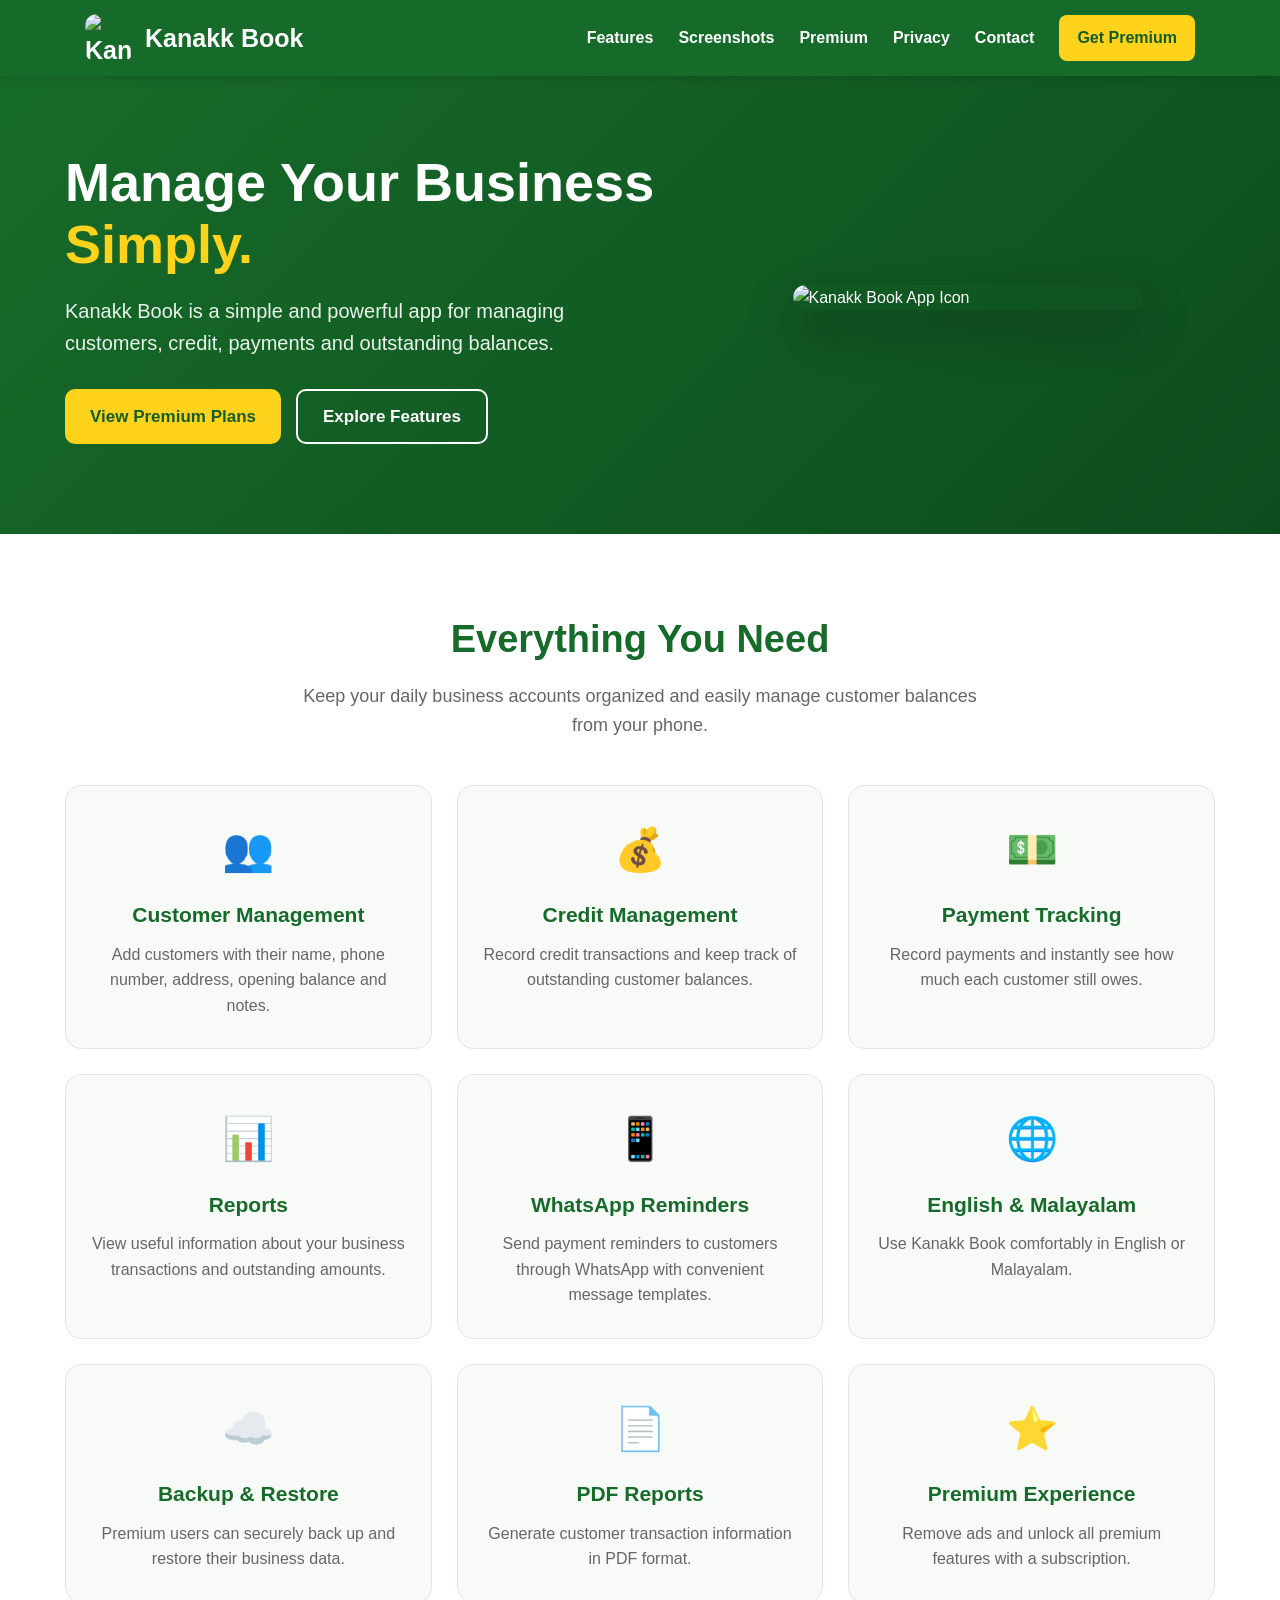
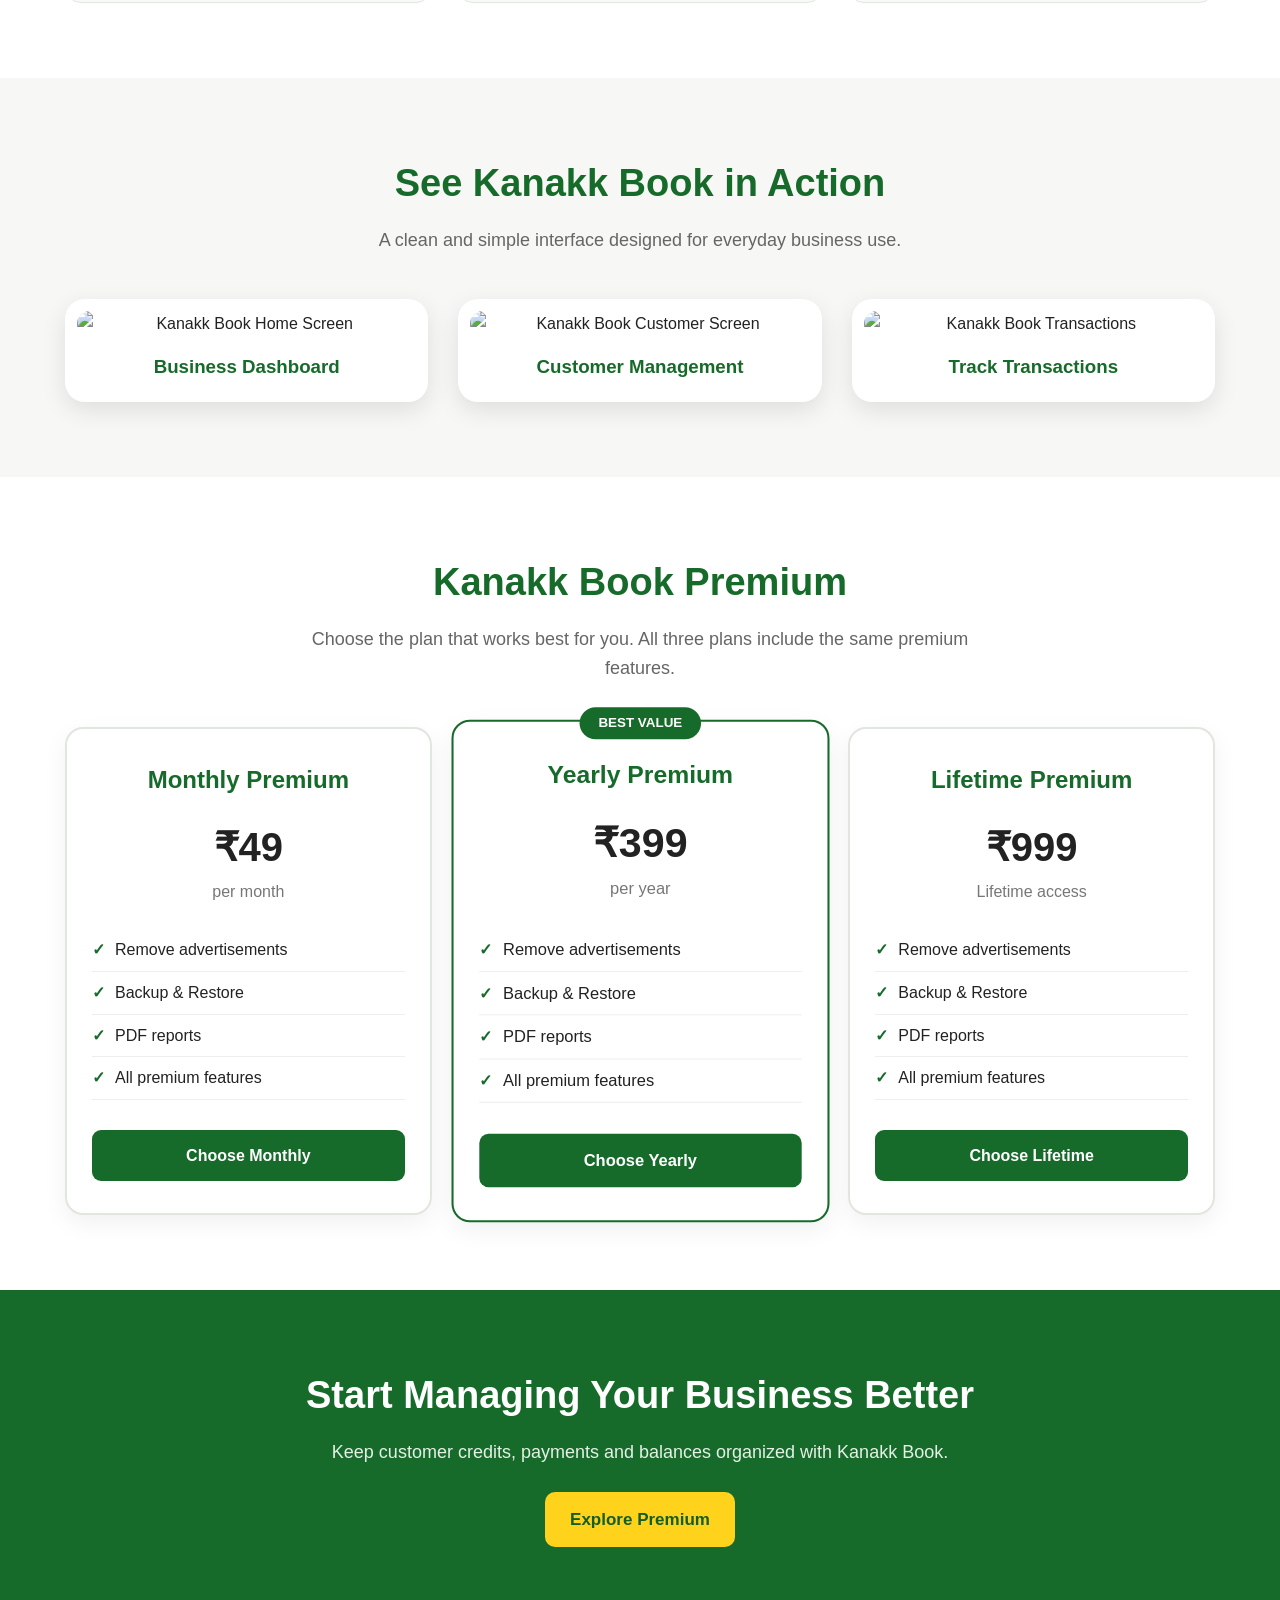
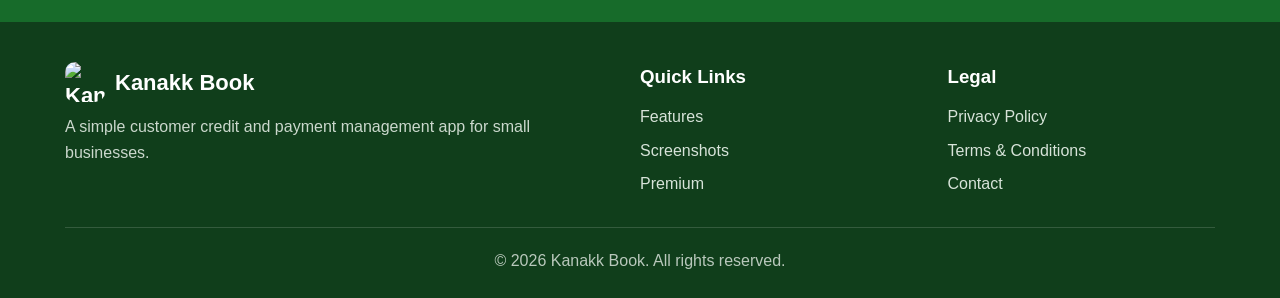
==== commit c04de135: "fourth  commit" ====
--- a/index.html
+++ b/index.html
@@ -1,15 +1,17 @@
-<!doctype html>
+<!DOCTYPE html>
 <html lang="en">
 <head>
-  <meta charset="utf-8">
-  <meta name="viewport" content="width=device-width,initial-scale=1">
-  <meta name="description" content="Kanakk Book - simple digital khata for small businesses">
-  <meta name="theme-color" content="#176b2b">
-  <title>Kanakk Book — Digital Khata</title>
-  <link rel="icon" href="assets/logo.png">
+  <meta charset="UTF-8">
+  <meta name="viewport" content="width=device-width, initial-scale=1.0">
+
+  <title>Kanakk Book - Simple Credit & Payment Management</title>
+  <meta name="description"
+        content="Kanakk Book helps shops and small businesses manage customers, credits, payments and reminders easily.">
 
   <style>
     * {
+      margin: 0;
+      padding: 0;
       box-sizing: border-box;
     }
 
@@ -18,10 +20,9 @@
     }
 
     body {
-      margin: 0;
       font-family: Arial, Helvetica, sans-serif;
-      color: #172019;
-      background: #f8f7f2;
+      background: #f7f8f5;
+      color: #222;
       line-height: 1.6;
     }
 
@@ -30,21 +31,21 @@
       color: inherit;
     }
 
-    .container {
-      width: min(1120px, calc(100% - 32px));
-      margin: auto;
-    }
-
-    .header {
+    /* ================= HEADER ================= */
+
+    header {
+      background: #176b2a;
+      color: white;
       position: sticky;
       top: 0;
-      z-index: 10;
-      background: #fff;
-      border-bottom: 1px solid #e6e9e6;
-    }
-
-    .nav {
-      height: 72px;
+      z-index: 1000;
+      box-shadow: 0 2px 10px rgba(0,0,0,0.15);
+    }
+
+    .navbar {
+      max-width: 1150px;
+      margin: auto;
+      padding: 14px 20px;
       display: flex;
       align-items: center;
       justify-content: space-between;
@@ -53,895 +54,826 @@
     .brand {
       display: flex;
       align-items: center;
-      gap: 10px;
-      font-size: 21px;
-      font-weight: 800;
+      gap: 12px;
+      font-size: 25px;
+      font-weight: bold;
     }
 
     .brand img {
-      width: 44px;
-      height: 44px;
+      width: 48px;
+      height: 48px;
+      object-fit: cover;
       border-radius: 12px;
     }
 
-    .brand b {
-      color: #ffbf19;
-    }
-
-    .links {
+    nav {
       display: flex;
-      gap: 26px;
-      font-size: 14px;
-      font-weight: 700;
-    }
-
-    .links a:hover {
-      color: #176b2b;
-    }
-
-    .menu {
-      display: none;
-      font-size: 27px;
-      background: none;
-      border: 0;
-    }
+      gap: 25px;
+      align-items: center;
+    }
+
+    nav a {
+      font-weight: 600;
+      transition: 0.2s;
+    }
+
+    nav a:hover {
+      color: #ffd21c;
+    }
+
+    .nav-button {
+      background: #ffd21c;
+      color: #155b25;
+      padding: 10px 18px;
+      border-radius: 8px;
+      font-weight: bold;
+    }
+
+    /* ================= HERO ================= */
 
     .hero {
-      background: linear-gradient(135deg, #0b4e20, #176b2b);
-      color: #fff;
-      padding: 78px 0;
-    }
-
-    .hero-grid {
+      background: linear-gradient(135deg, #176b2a, #0d4d1d);
+      color: white;
+      padding: 75px 20px 90px;
+    }
+
+    .hero-container {
+      max-width: 1150px;
+      margin: auto;
       display: grid;
       grid-template-columns: 1.1fr 0.9fr;
-      gap: 45px;
       align-items: center;
-    }
-
-    .eyebrow,
-    .kicker {
-      font-size: 12px;
-      font-weight: 800;
-      letter-spacing: 1.6px;
+      gap: 50px;
     }
 
     .hero h1 {
-      font-size: clamp(42px, 6vw, 68px);
-      line-height: 1.04;
-      margin: 16px 0;
+      font-size: 54px;
+      line-height: 1.15;
+      margin-bottom: 20px;
     }
 
     .hero h1 span {
-      color: #ffd13c;
+      color: #ffd21c;
     }
 
     .hero p {
-      font-size: 18px;
-      color: #dcecdf;
-      max-width: 650px;
-    }
-
-    .buttons {
+      font-size: 20px;
+      max-width: 600px;
+      color: #e9f4eb;
+      margin-bottom: 30px;
+    }
+
+    .hero-buttons {
       display: flex;
-      gap: 12px;
+      gap: 15px;
       flex-wrap: wrap;
-      margin: 28px 0;
-    }
-
-    .btn {
+    }
+
+    .primary-btn {
       display: inline-block;
-      padding: 13px 21px;
-      border-radius: 12px;
-      font-weight: 800;
-    }
-
-    .primary {
-      background: #ffbf19;
-      color: #26300e;
-    }
-
-    .outline {
-      border: 1px solid #c7e2cc;
-      color: #fff;
-    }
-
-    .phone-wrap {
+      background: #ffd21c;
+      color: #145d25;
+      padding: 14px 25px;
+      border-radius: 10px;
+      font-size: 17px;
+      font-weight: bold;
+    }
+
+    .secondary-btn {
+      display: inline-block;
+      border: 2px solid white;
+      padding: 12px 25px;
+      border-radius: 10px;
+      font-size: 17px;
+      font-weight: bold;
+    }
+
+    .hero-icon {
       display: flex;
       justify-content: center;
     }
 
-    .phone {
-      width: 290px;
-      padding: 8px;
-      border: 8px solid #111;
-      border-radius: 38px;
-      background: #111;
-      box-shadow: 0 30px 70px #052c13aa;
-      transform: rotate(2deg);
-    }
-
-    .phone img {
+    .hero-icon img {
+      width: min(350px, 90%);
+      border-radius: 55px;
+      box-shadow: 0 20px 50px rgba(0,0,0,0.3);
+    }
+
+    /* ================= SECTIONS ================= */
+
+    section {
+      padding: 75px 20px;
+    }
+
+    .container {
+      max-width: 1150px;
+      margin: auto;
+    }
+
+    .section-title {
+      text-align: center;
+      font-size: 38px;
+      color: #176b2a;
+      margin-bottom: 12px;
+    }
+
+    .section-subtitle {
+      text-align: center;
+      color: #666;
+      max-width: 700px;
+      margin: 0 auto 45px;
+      font-size: 18px;
+    }
+
+    /* ================= FEATURES ================= */
+
+    .features {
+      background: white;
+    }
+
+    .feature-grid {
+      display: grid;
+      grid-template-columns: repeat(3, 1fr);
+      gap: 25px;
+    }
+
+    .feature-card {
+      background: #f8faf7;
+      padding: 30px 25px;
+      border-radius: 16px;
+      border: 1px solid #e1e7e0;
+      text-align: center;
+      transition: 0.25s;
+    }
+
+    .feature-card:hover {
+      transform: translateY(-5px);
+      box-shadow: 0 10px 25px rgba(0,0,0,0.08);
+    }
+
+    .feature-icon {
+      font-size: 42px;
+      margin-bottom: 15px;
+    }
+
+    .feature-card h3 {
+      color: #176b2a;
+      margin-bottom: 10px;
+      font-size: 21px;
+    }
+
+    .feature-card p {
+      color: #666;
+    }
+
+    /* ================= SCREENSHOTS ================= */
+
+    .screenshots {
+      background: #f7f8f5;
+    }
+
+    .screenshot-grid {
+      display: grid;
+      grid-template-columns: repeat(3, 1fr);
+      gap: 30px;
+      align-items: start;
+    }
+
+    .screenshot-card {
+      background: white;
+      padding: 12px;
+      border-radius: 20px;
+      box-shadow: 0 8px 25px rgba(0,0,0,0.1);
+      text-align: center;
+    }
+
+    .screenshot-card img {
+      display: block;
       width: 100%;
-      display: block;
-      border-radius: 27px;
-    }
-
-    .section {
-      padding: 85px 0;
-    }
-
-    .white {
-      background: #fff;
-    }
-
-    .center {
-      text-align: center;
-    }
-
-    .heading {
-      margin-bottom: 38px;
-    }
-
-    .heading h2 {
-      font-size: clamp(30px, 4vw, 44px);
-      line-height: 1.15;
-      margin: 10px 0;
-    }
-
-    .heading p {
-      color: #69736b;
-      max-width: 680px;
-      margin: auto;
-    }
-
-    .features {
-      display: grid;
-      grid-template-columns: repeat(4, 1fr);
-      gap: 18px;
-    }
-
-    .feature {
-      background: #fff;
-      border: 1px solid #e3e9e3;
-      border-radius: 18px;
-      padding: 24px;
-      box-shadow: 0 8px 30px #14371b0a;
-    }
-
-    .feature-icon {
-      width: 48px;
-      height: 48px;
+      height: auto;
       border-radius: 14px;
-      background: #e8f5e9;
-      color: #176b2b;
-      display: grid;
-      place-items: center;
-      font-size: 23px;
-      margin-bottom: 15px;
-    }
-
-    .feature h3 {
-      font-size: 17px;
-      margin: 0 0 8px;
-    }
-
-    .feature p {
-      font-size: 13px;
-      color: #69736b;
-      margin: 0;
-    }
-
-    .screens {
-      display: grid;
-      grid-template-columns: repeat(6, 1fr);
-      gap: 17px;
-    }
-
-    .screens figure {
-      margin: 0;
-      text-align: center;
-    }
-
-    .screens img {
-      width: 100%;
-      border-radius: 20px;
-      display: block;
-      box-shadow: 0 12px 28px #14371b22;
-    }
-
-    .screens figcaption {
-      font-size: 12px;
-      font-weight: 700;
-      color: #69736b;
-      margin-top: 9px;
-    }
+    }
+
+    .screenshot-card h3 {
+      padding: 15px 5px 8px;
+      color: #176b2a;
+    }
+
+    /* ================= PREMIUM ================= */
 
     .premium {
-      background: #eef7ec;
+      background: white;
     }
 
     .plans {
       display: grid;
       grid-template-columns: repeat(3, 1fr);
-      gap: 20px;
+      gap: 25px;
+      align-items: stretch;
     }
 
     .plan {
+      position: relative;
       background: #fff;
-      border-radius: 22px;
-      padding: 30px;
-      border: 1px solid #dfe8df;
-      position: relative;
-      box-shadow: 0 12px 35px #14371b12;
+      border: 2px solid #e1e6df;
+      border-radius: 18px;
+      padding: 32px 25px;
+      text-align: center;
+      box-shadow: 0 8px 25px rgba(0,0,0,0.06);
     }
 
     .plan.featured {
-      border: 2px solid #ffbf19;
-      transform: translateY(-8px);
-    }
-
-    .badge {
+      border-color: #176b2a;
+      transform: scale(1.03);
+    }
+
+    .popular {
       position: absolute;
-      right: 18px;
-      top: 17px;
-      background: #ffbf19;
+      top: -14px;
+      left: 50%;
+      transform: translateX(-50%);
+      background: #176b2a;
+      color: white;
+      padding: 5px 18px;
       border-radius: 20px;
-      padding: 5px 10px;
-      font-size: 10px;
-      font-weight: 800;
-    }
-
-    .plan .label {
-      color: #176b2b;
-      font-size: 11px;
-      font-weight: 800;
-      letter-spacing: 1.4px;
+      font-size: 13px;
+      font-weight: bold;
     }
 
     .plan h3 {
-      font-size: 22px;
-      margin: 9px 0;
+      font-size: 24px;
+      color: #176b2a;
+      margin-bottom: 15px;
     }
 
     .price {
-      font-size: 39px;
-      font-weight: 800;
-      color: #176b2b;
-    }
-
-    .price small {
-      font-size: 12px;
-      color: #69736b;
-    }
-
-    .plan p {
-      font-size: 13px;
-      color: #69736b;
+      font-size: 40px;
+      font-weight: bold;
+      color: #222;
+    }
+
+    .duration {
+      color: #777;
+      margin-bottom: 25px;
     }
 
     .plan ul {
-      padding: 0;
       list-style: none;
-      font-size: 13px;
+      text-align: left;
+      margin: 20px 0 30px;
+    }
+
+    .plan li {
+      padding: 8px 0;
+      border-bottom: 1px solid #eee;
+    }
+
+    .plan li::before {
+      content: "✓";
+      color: #176b2a;
+      font-weight: bold;
+      margin-right: 10px;
+    }
+
+    .plan-btn {
+      display: block;
+      background: #176b2a;
+      color: white;
+      padding: 13px;
+      border-radius: 9px;
+      font-weight: bold;
+    }
+
+    /* ================= CTA ================= */
+
+    .cta {
+      background: #176b2a;
+      color: white;
+      text-align: center;
+    }
+
+    .cta h2 {
+      font-size: 38px;
+      margin-bottom: 12px;
+    }
+
+    .cta p {
+      font-size: 18px;
+      margin-bottom: 25px;
+      color: #e5f0e6;
+    }
+
+    /* ================= FOOTER ================= */
+
+    footer {
+      background: #103e1b;
+      color: white;
+      padding: 40px 20px 25px;
+    }
+
+    .footer-container {
+      max-width: 1150px;
+      margin: auto;
       display: grid;
-      gap: 9px;
-      margin: 20px 0;
-    }
-
-    .green-outline {
-      border: 1px solid #176b2b;
-      color: #176b2b;
-    }
-
-    .download {
-      background: #176b2b;
-      color: #fff;
-    }
-
-    .download-box {
+      grid-template-columns: 2fr 1fr 1fr;
+      gap: 40px;
+    }
+
+    .footer-brand {
       display: flex;
       align-items: center;
-      gap: 30px;
-    }
-
-    .download-logo {
-      width: 100px;
-      border-radius: 22px;
-    }
-
-    .download p {
-      color: #dcecdf;
-    }
-
-    .footer {
-      background: #0c1d11;
-      color: #dbe5dd;
-      padding: 55px 0 20px;
-    }
-
-    .footer-grid {
-      display: grid;
-      grid-template-columns: 2fr 1fr 1fr 1.5fr;
-      gap: 30px;
-    }
-
-    .footer h4 {
-      color: #fff;
-      margin: 0 0 12px;
-    }
-
-    .footer a,
-    .footer p {
-      font-size: 13px;
-      color: #aebbb1;
-      display: block;
-      margin: 7px 0;
-    }
-
-    .copy {
-      border-top: 1px solid #26382a;
-      margin-top: 35px;
-      padding-top: 16px;
-      color: #7e8d82;
-      font-size: 12px;
-    }
-
-    .legal {
-      background: #fff;
-    }
-
-    .legal-main {
-      max-width: 850px;
-      padding: 75px 0 100px;
-    }
-
-    .legal-main h1 {
-      font-size: 46px;
-    }
-
-    .legal-main h2 {
-      margin-top: 35px;
-    }
-
-    .legal-main p {
-      color: #4e5a52;
-    }
-
-    .legal-main a {
-      color: #176b2b;
-      font-weight: 700;
-    }
-
-    @media (max-width: 900px) {
-      .hero-grid {
+      gap: 10px;
+      margin-bottom: 12px;
+      font-size: 22px;
+      font-weight: bold;
+    }
+
+    .footer-brand img {
+      width: 40px;
+      height: 40px;
+      border-radius: 10px;
+    }
+
+    footer p {
+      color: #cbd8cd;
+    }
+
+    footer h3 {
+      margin-bottom: 12px;
+    }
+
+    .footer-links {
+      display: flex;
+      flex-direction: column;
+      gap: 8px;
+      color: #d7e3d9;
+    }
+
+    .footer-links a:hover {
+      color: #ffd21c;
+    }
+
+    .copyright {
+      max-width: 1150px;
+      margin: 30px auto 0;
+      padding-top: 20px;
+      border-top: 1px solid rgba(255,255,255,0.15);
+      text-align: center;
+      color: #b9c8bc;
+    }
+
+    /* ================= MOBILE ================= */
+
+    @media (max-width: 850px) {
+
+      nav {
+        display: none;
+      }
+
+      .hero-container {
         grid-template-columns: 1fr;
+        text-align: center;
       }
 
-      .phone-wrap {
-        order: -1;
+      .hero p {
+        margin-left: auto;
+        margin-right: auto;
       }
 
-      .features {
-        grid-template-columns: repeat(2, 1fr);
+      .hero-buttons {
+        justify-content: center;
       }
 
-      .screens {
-        grid-template-columns: repeat(3, 1fr);
+      .hero h1 {
+        font-size: 42px;
       }
 
+      .feature-grid,
       .plans {
         grid-template-columns: 1fr;
       }
 
+      .screenshot-grid {
+        grid-template-columns: 1fr;
+        max-width: 400px;
+        margin: auto;
+      }
+
       .plan.featured {
         transform: none;
       }
 
-      .footer-grid {
-        grid-template-columns: repeat(2, 1fr);
-      }
-    }
-
-    @media (max-width: 650px) {
-      .links {
-        display: none;
-        position: absolute;
-        top: 72px;
-        left: 0;
-        right: 0;
-        background: #fff;
-        padding: 18px;
-        flex-direction: column;
-        gap: 15px;
-      }
-
-      .links.open {
-        display: flex;
-      }
-
-      .menu {
-        display: block;
-      }
-
-      .hero {
-        padding: 55px 0;
-      }
-
-      .hero p {
-        font-size: 16px;
-      }
-
-      .phone {
-        width: 250px;
-      }
-
-      .features {
+      .footer-container {
         grid-template-columns: 1fr;
       }
-
-      .screens {
-        grid-template-columns: repeat(2, 1fr);
-      }
-
-      .download-box {
-        align-items: flex-start;
-        flex-direction: column;
-      }
-
-      .footer-grid {
-        grid-template-columns: 1fr;
-      }
-
-      .legal-main h1 {
-        font-size: 37px;
-      }
     }
   </style>
 </head>
 
 <body>
 
-  <header class="header">
-    <nav class="nav container">
-
-      <a class="brand" href="#home">
-        <img src="assets/logo.png" alt="Kanakk Book">
-        <span>Kanakk <b>Book</b></span>
+  <!-- ================= HEADER ================= -->
+
+  <header>
+    <div class="navbar">
+
+      <a href="index.html" class="brand">
+        <img src="./assets/icon.png" alt="Kanakk Book">
+        <span>Kanakk Book</span>
       </a>
 
-      <button
-        class="menu"
-        onclick="document.querySelector('.links').classList.toggle('open')">
-        ☰
-      </button>
-
-      <div class="links">
+      <nav>
         <a href="#features">Features</a>
         <a href="#screenshots">Screenshots</a>
         <a href="#premium">Premium</a>
         <a href="privacy-policy.html">Privacy</a>
-        <a href="#support">Support</a>
-      </div>
-
-    </nav>
+        <a href="contact.html">Contact</a>
+        <a href="#premium" class="nav-button">Get Premium</a>
+      </nav>
+
+    </div>
   </header>
 
-  <section id="home" class="hero">
-    <div class="container hero-grid">
+
+  <!-- ================= HERO ================= -->
+
+  <section class="hero">
+
+    <div class="hero-container">
 
       <div>
-        <span class="eyebrow">
-          DIGITAL KHATA FOR SMALL BUSINESSES
-        </span>
-
         <h1>
-          Keep your business accounts
-          <span>simple.</span>
+          Manage Your Business
+          <span>Simply.</span>
         </h1>
 
         <p>
-          Manage customers, credit, payments, outstanding balances
-          and payment reminders — all in one easy-to-use app.
+          Kanakk Book is a simple and powerful app for managing
+          customers, credit, payments and outstanding balances.
         </p>
 
-        <div class="buttons">
-          <a class="btn primary" href="#download">
-            Get Kanakk Book
+        <div class="hero-buttons">
+          <a href="#premium" class="primary-btn">
+            View Premium Plans
           </a>
 
-          <a class="btn outline" href="#features">
+          <a href="#features" class="secondary-btn">
             Explore Features
           </a>
         </div>
       </div>
 
-      <div class="phone-wrap">
-        <div class="phone">
-          <img
-            src="assets/home.jpeg"
-            alt="Kanakk Book dashboard">
-        </div>
+      <div class="hero-icon">
+        <img src="./assets/icon.png" alt="Kanakk Book App Icon">
       </div>
 
     </div>
+
   </section>
 
-  <section class="section white">
-    <div class="container center heading">
-
-      <span class="kicker">
-        BUILT FOR EVERYDAY BUSINESS
-      </span>
-
-      <h2>
-        Your daily khata, now digital.
+
+  <!-- ================= FEATURES ================= -->
+
+  <section class="features" id="features">
+
+    <div class="container">
+
+      <h2 class="section-title">
+        Everything You Need
       </h2>
 
-      <p>
-        Move away from paper notebooks and keep customer accounts
-        organized with a simple workflow.
+      <p class="section-subtitle">
+        Keep your daily business accounts organized and
+        easily manage customer balances from your phone.
       </p>
 
-    </div>
-  </section>
-
-  <section id="features" class="section">
-    <div class="container">
-
-      <div class="heading center">
-        <span class="kicker">FEATURES</span>
-
-        <h2>
-          Everything you need to manage dues
-        </h2>
-
-        <p>
-          Simple tools focused on customer accounts and daily transactions.
-        </p>
-      </div>
-
-      <div class="features">
-
-        <div class="feature">
+      <div class="feature-grid">
+
+        <div class="feature-card">
           <div class="feature-icon">👥</div>
           <h3>Customer Management</h3>
           <p>
-            Add customer names, mobile numbers, addresses,
-            notes and opening balances.
+            Add customers with their name, phone number,
+            address, opening balance and notes.
           </p>
         </div>
 
-        <div class="feature">
-          <div class="feature-icon">↗</div>
-          <h3>Credit Tracking</h3>
+        <div class="feature-card">
+          <div class="feature-icon">💰</div>
+          <h3>Credit Management</h3>
           <p>
-            Record purchases and credit transactions and keep
-            track of what is due.
+            Record credit transactions and keep track of
+            outstanding customer balances.
           </p>
         </div>
 
-        <div class="feature">
-          <div class="feature-icon">↓</div>
+        <div class="feature-card">
+          <div class="feature-icon">💵</div>
           <h3>Payment Tracking</h3>
           <p>
-            Record payments with dates, descriptions and
-            payment methods.
+            Record payments and instantly see how much
+            each customer still owes.
           </p>
         </div>
 
-        <div class="feature">
-          <div class="feature-icon">₹</div>
-          <h3>Outstanding Balance</h3>
+        <div class="feature-card">
+          <div class="feature-icon">📊</div>
+          <h3>Reports</h3>
           <p>
-            See current customer dues clearly from the dashboard
-            and account pages.
+            View useful information about your business
+            transactions and outstanding amounts.
           </p>
         </div>
 
-        <div class="feature">
-          <div class="feature-icon">💬</div>
+        <div class="feature-card">
+          <div class="feature-icon">📱</div>
           <h3>WhatsApp Reminders</h3>
           <p>
-            Choose a language and message template and send
-            payment reminders through WhatsApp.
+            Send payment reminders to customers through
+            WhatsApp with convenient message templates.
           </p>
         </div>
 
-        <div class="feature">
+        <div class="feature-card">
           <div class="feature-icon">🌐</div>
           <h3>English & Malayalam</h3>
           <p>
-            Use Kanakk Book in English or Malayalam for a
-            comfortable experience.
+            Use Kanakk Book comfortably in English or
+            Malayalam.
           </p>
         </div>
 
-        <div class="feature">
-          <div class="feature-icon">📄</div>
-          <h3>Transaction History</h3>
-          <p>
-            Review customer transactions and account information
-            whenever you need it.
-          </p>
-        </div>
-
-        <div class="feature">
-          <div class="feature-icon">☁</div>
+        <div class="feature-card">
+          <div class="feature-icon">☁️</div>
           <h3>Backup & Restore</h3>
           <p>
-            Premium users can unlock backup and restore functionality.
+            Premium users can securely back up and restore
+            their business data.
           </p>
         </div>
 
+        <div class="feature-card">
+          <div class="feature-icon">📄</div>
+          <h3>PDF Reports</h3>
+          <p>
+            Generate customer transaction information
+            in PDF format.
+          </p>
+        </div>
+
+        <div class="feature-card">
+          <div class="feature-icon">⭐</div>
+          <h3>Premium Experience</h3>
+          <p>
+            Remove ads and unlock all premium features
+            with a subscription.
+          </p>
+        </div>
+
       </div>
+
     </div>
+
   </section>
 
-  <section id="screenshots" class="section white">
+
+  <!-- ================= SCREENSHOTS ================= -->
+
+  <section class="screenshots" id="screenshots">
+
     <div class="container">
 
-      <div class="heading center">
-        <span class="kicker">APP PREVIEW</span>
-
-        <h2>
-          See Kanakk Book in action
-        </h2>
+      <h2 class="section-title">
+        See Kanakk Book in Action
+      </h2>
+
+      <p class="section-subtitle">
+        A clean and simple interface designed for everyday
+        business use.
+      </p>
+
+      <div class="screenshot-grid">
+
+        <div class="screenshot-card">
+          <img
+            src="./assets/screenshot-1.png"
+            alt="Kanakk Book Home Screen"
+          >
+          <h3>Business Dashboard</h3>
+        </div>
+
+        <div class="screenshot-card">
+          <img
+            src="./assets/screenshot-2.png"
+            alt="Kanakk Book Customer Screen"
+          >
+          <h3>Customer Management</h3>
+        </div>
+
+        <div class="screenshot-card">
+          <img
+            src="./assets/screenshot-3.png"
+            alt="Kanakk Book Transactions"
+          >
+          <h3>Track Transactions</h3>
+        </div>
+
       </div>
 
-      <div class="screens">
-
-        <figure>
-          <img src="assets/home.jpeg" alt="Home dashboard">
-          <figcaption>Dashboard</figcaption>
-        </figure>
-
-        <figure>
-          <img src="assets/customer.jpeg" alt="Add customer">
-          <figcaption>Add Customer</figcaption>
-        </figure>
-
-        <figure>
-          <img src="assets/credit.jpeg" alt="Add credit">
-          <figcaption>Credit</figcaption>
-        </figure>
-
-        <figure>
-          <img src="assets/payment.jpeg" alt="Add payment">
-          <figcaption>Payment</figcaption>
-        </figure>
-
-        <figure>
-          <img src="assets/transactions.jpeg" alt="Transactions">
-          <figcaption>Transactions</figcaption>
-        </figure>
-
-        <figure>
-          <img src="assets/reminder.jpeg" alt="Send reminder">
-          <figcaption>WhatsApp Reminder</figcaption>
-        </figure>
-
-      </div>
     </div>
+
   </section>
 
-  <section id="premium" class="section premium">
+
+  <!-- ================= PREMIUM PLANS ================= -->
+
+  <section class="premium" id="premium">
+
     <div class="container">
 
-      <div class="heading center">
-        <span class="kicker">
-          KADA KANAKKU PREMIUM
-        </span>
-
-        <h2>
-          Choose your premium duration
-        </h2>
-
-        <p>
-          All three plans include the same premium features.
-          Only the duration is different.
-        </p>
-      </div>
+      <h2 class="section-title">
+        Kanakk Book Premium
+      </h2>
+
+      <p class="section-subtitle">
+        Choose the plan that works best for you.
+        All three plans include the same premium features.
+      </p>
 
       <div class="plans">
 
-        <article class="plan">
-
-          <span class="label">MONTHLY</span>
-
-          <h3>
-            Monthly Premium
-          </h3>
+        <!-- MONTHLY -->
+
+        <div class="plan">
+
+          <h3>Monthly Premium</h3>
 
           <div class="price">
             ₹49
-            <small>/ month</small>
           </div>
 
-          <p>
-            Premium access for 1 month.
-          </p>
+          <div class="duration">
+            per month
+          </div>
 
           <ul>
-            <li>✓ Remove ads</li>
-            <li>✓ Backup & Restore</li>
-            <li>✓ All premium features</li>
+            <li>Remove advertisements</li>
+            <li>Backup & Restore</li>
+            <li>PDF reports</li>
+            <li>All premium features</li>
           </ul>
 
-          <a class="btn green-outline" href="#download">
+          <a href="#" class="plan-btn">
             Choose Monthly
           </a>
 
-        </article>
-
-        <article class="plan featured">
-
-          <span class="badge">
-            POPULAR
-          </span>
-
-          <span class="label">
-            YEARLY
-          </span>
-
-          <h3>
-            Yearly Premium
-          </h3>
+        </div>
+
+
+        <!-- YEARLY -->
+
+        <div class="plan featured">
+
+          <div class="popular">
+            BEST VALUE
+          </div>
+
+          <h3>Yearly Premium</h3>
 
           <div class="price">
             ₹399
-            <small>/ year</small>
           </div>
 
-          <p>
-            Premium access for 1 year.
-          </p>
+          <div class="duration">
+            per year
+          </div>
 
           <ul>
-            <li>✓ Remove ads</li>
-            <li>✓ Backup & Restore</li>
-            <li>✓ All premium features</li>
+            <li>Remove advertisements</li>
+            <li>Backup & Restore</li>
+            <li>PDF reports</li>
+            <li>All premium features</li>
           </ul>
 
-          <a class="btn primary" href="#download">
+          <a href="#" class="plan-btn">
             Choose Yearly
           </a>
 
-        </article>
-
-        <article class="plan">
-
-          <span class="label">
-            LIFETIME
-          </span>
-
-          <h3>
-            Lifetime Premium
-          </h3>
+        </div>
+
+
+        <!-- LIFETIME -->
+
+        <div class="plan">
+
+          <h3>Lifetime Premium</h3>
 
           <div class="price">
             ₹999
-            <small>/ lifetime</small>
           </div>
 
-          <p>
-            Premium access for a lifetime.
-          </p>
+          <div class="duration">
+            Lifetime access
+          </div>
 
           <ul>
-            <li>✓ Remove ads</li>
-            <li>✓ Backup & Restore</li>
-            <li>✓ All premium features</li>
+            <li>Remove advertisements</li>
+            <li>Backup & Restore</li>
+            <li>PDF reports</li>
+            <li>All premium features</li>
           </ul>
 
-          <a class="btn green-outline" href="#download">
+          <a href="#" class="plan-btn">
             Choose Lifetime
           </a>
 
-        </article>
+        </div>
 
       </div>
+
     </div>
+
   </section>
 
-  <section id="download" class="section download">
-    <div class="container download-box">
-
-      <img
-        class="download-logo"
-        src="assets/logo.png"
-        alt="Kanakk Book">
+
+  <!-- ================= CTA ================= -->
+
+  <section class="cta">
+
+    <div class="container">
+
+      <h2>
+        Start Managing Your Business Better
+      </h2>
+
+      <p>
+        Keep customer credits, payments and balances
+        organized with Kanakk Book.
+      </p>
+
+      <a href="#premium" class="primary-btn">
+        Explore Premium
+      </a>
+
+    </div>
+
+  </section>
+
+
+  <!-- ================= FOOTER ================= -->
+
+  <footer>
+
+    <div class="footer-container">
 
       <div>
 
-        <span class="kicker">
-          GET KANAKK BOOK
-        </span>
-
-        <h2>
-          Start managing your khata digitally.
-        </h2>
+        <div class="footer-brand">
+          <img src="./assets/icon.png" alt="Kanakk Book">
+          <span>Kanakk Book</span>
+        </div>
 
         <p>
-          Download Kanakk Book and keep your customer accounts organized.
+          A simple customer credit and payment management
+          app for small businesses.
         </p>
 
-        <a
-          class="btn primary"
-          href="#"
-          onclick="alert('Replace this button with your Google Play Store link.');return false">
-          Download on Google Play
-        </a>
-
       </div>
 
+
+      <div>
+
+        <h3>Quick Links</h3>
+
+        <div class="footer-links">
+          <a href="#features">Features</a>
+          <a href="#screenshots">Screenshots</a>
+          <a href="#premium">Premium</a>
+        </div>
+
+      </div>
+
+
+      <div>
+
+        <h3>Legal</h3>
+
+        <div class="footer-links">
+          <a href="privacy-policy.html">Privacy Policy</a>
+          <a href="terms.html">Terms & Conditions</a>
+          <a href="contact.html">Contact</a>
+        </div>
+
+      </div>
+
     </div>
-  </section>
-
-  <footer id="support" class="footer">
-
-    <div class="container footer-grid">
-
-      <div>
-
-        <a class="brand" href="#home">
-          <img src="assets/logo.png" alt="">
-          <span>Kanakk <b>Book</b></span>
-        </a>
-
-        <p>
-          Simple digital bookkeeping for small businesses.
-        </p>
-
-      </div>
-
-      <div>
-
-        <h4>Product</h4>
-
-        <a href="#features">Features</a>
-        <a href="#screenshots">Screenshots</a>
-        <a href="#premium">Premium</a>
-
-      </div>
-
-      <div>
-
-        <h4>Legal</h4>
-
-        <a href="privacy-policy.html">
-          Privacy Policy
-        </a>
-
-        <a href="terms.html">
-          Terms & Conditions
-        </a>
-
-      </div>
-
-      <div>
-
-        <h4>Support</h4>
-
-        <a href="mailto:srbshameer098@gmail.com">
-          srbshameer098@gmail.com
-        </a>
-
-      </div>
-
+
+
+    <div class="copyright">
+      © 2026 Kanakk Book. All rights reserved.
     </div>
 
-    <div class="container copy">
-      © <span id="year"></span>
-      Kanakk Book. All rights reserved.
-    </div>
-
   </footer>
-
-  <script>
-    document.getElementById('year').textContent =
-      new Date().getFullYear();
-  </script>
 
 </body>
 </html>
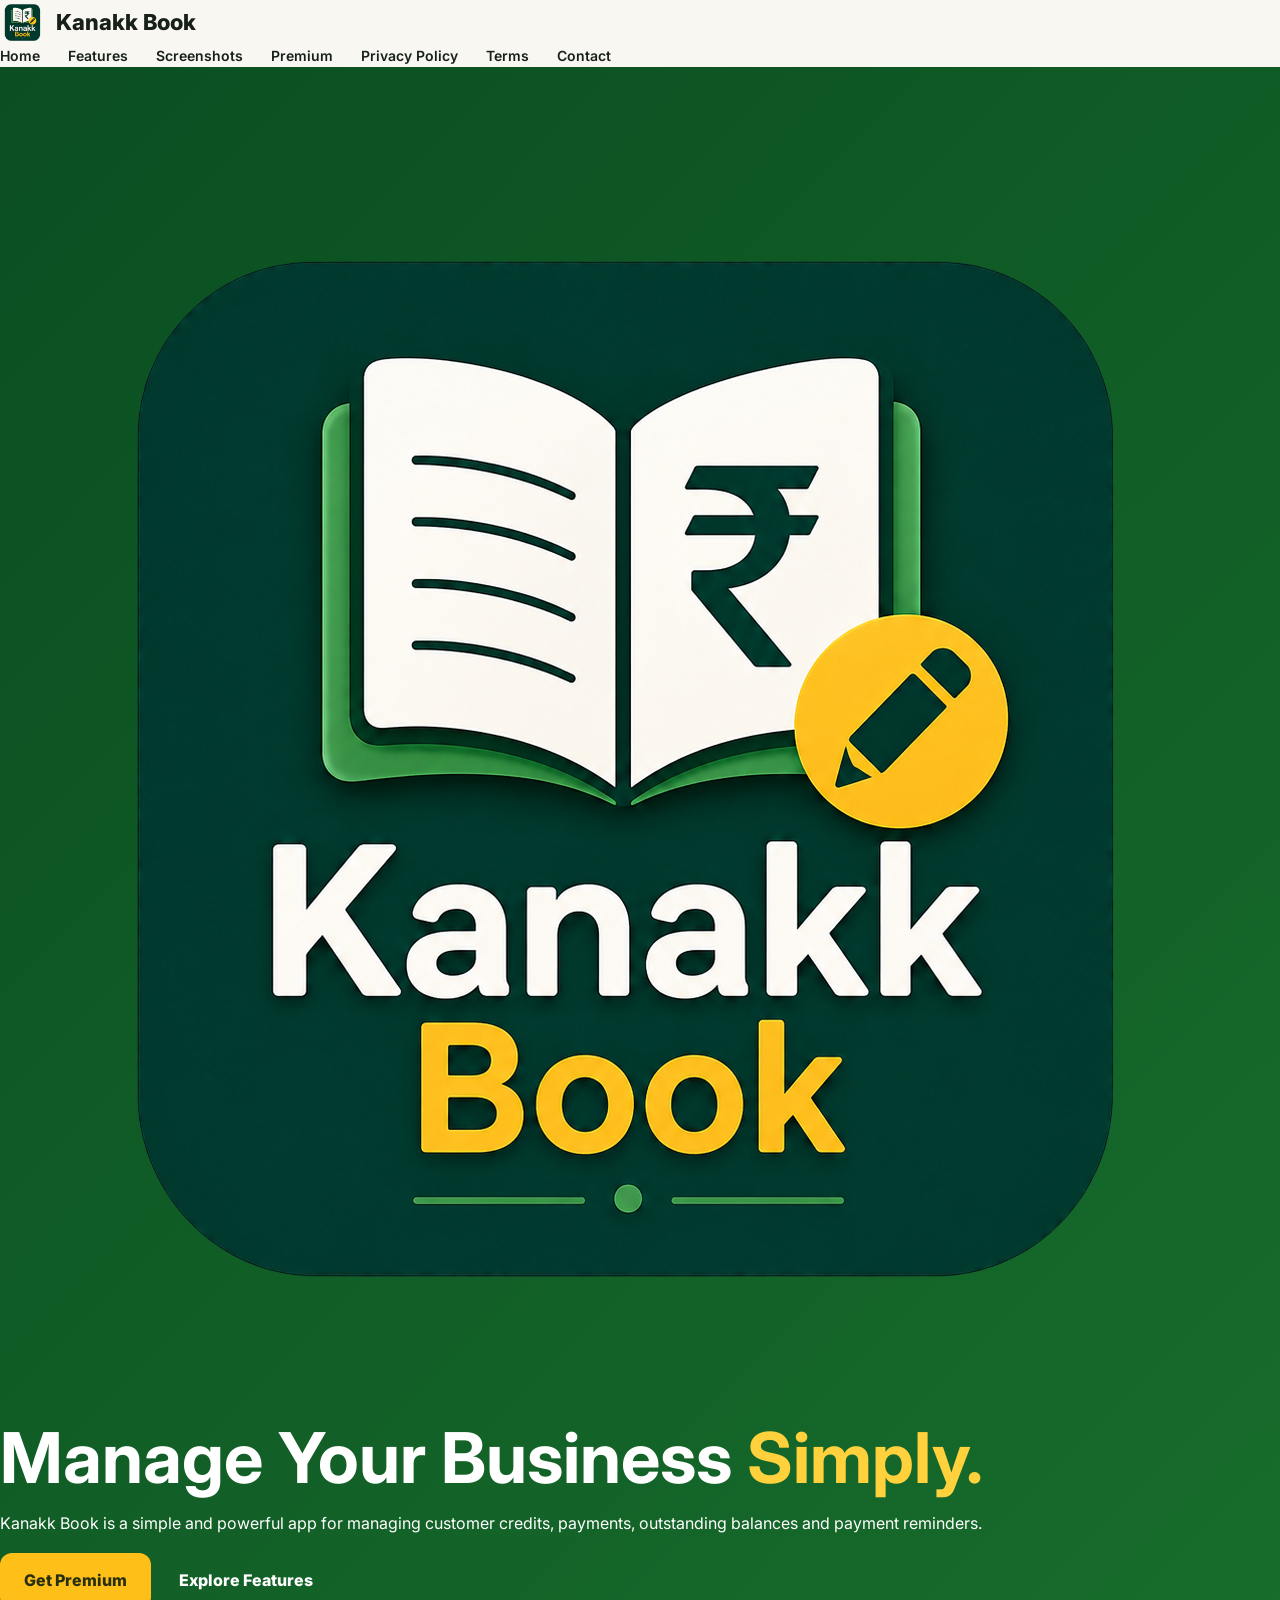
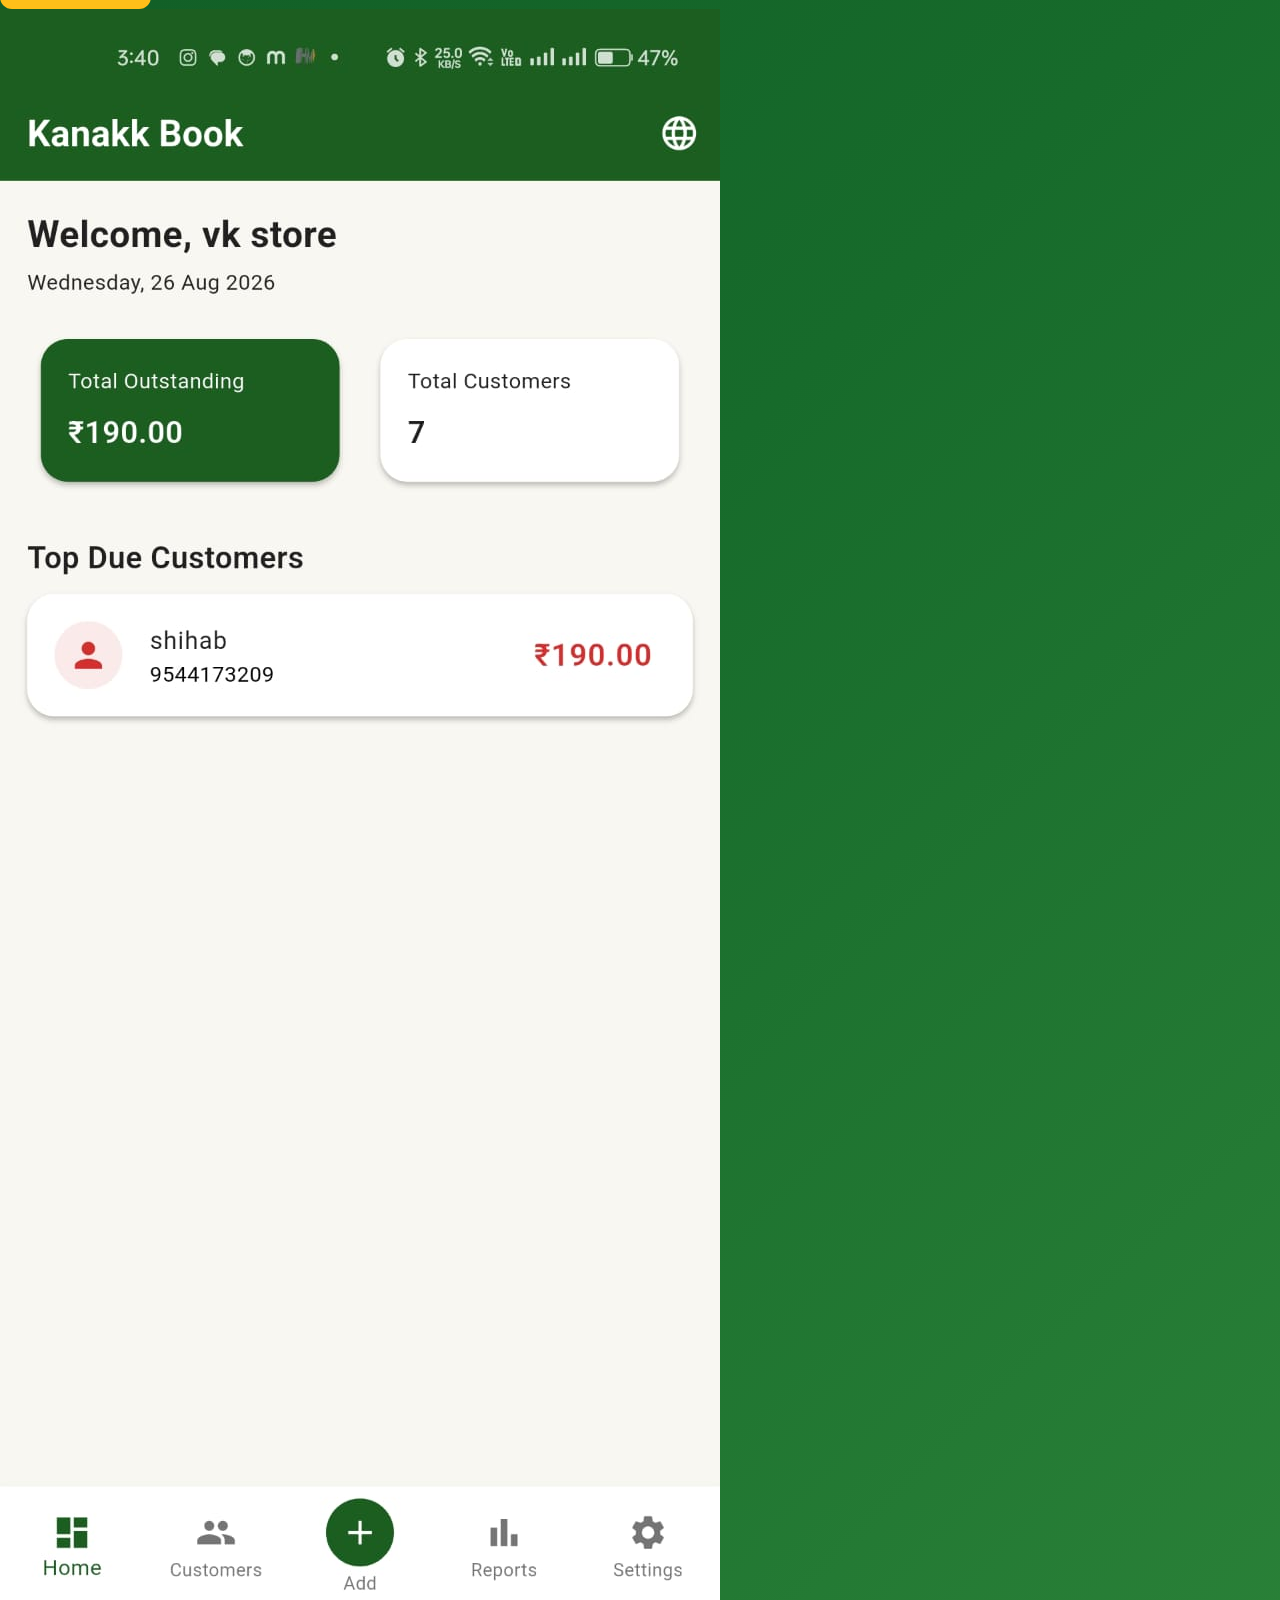
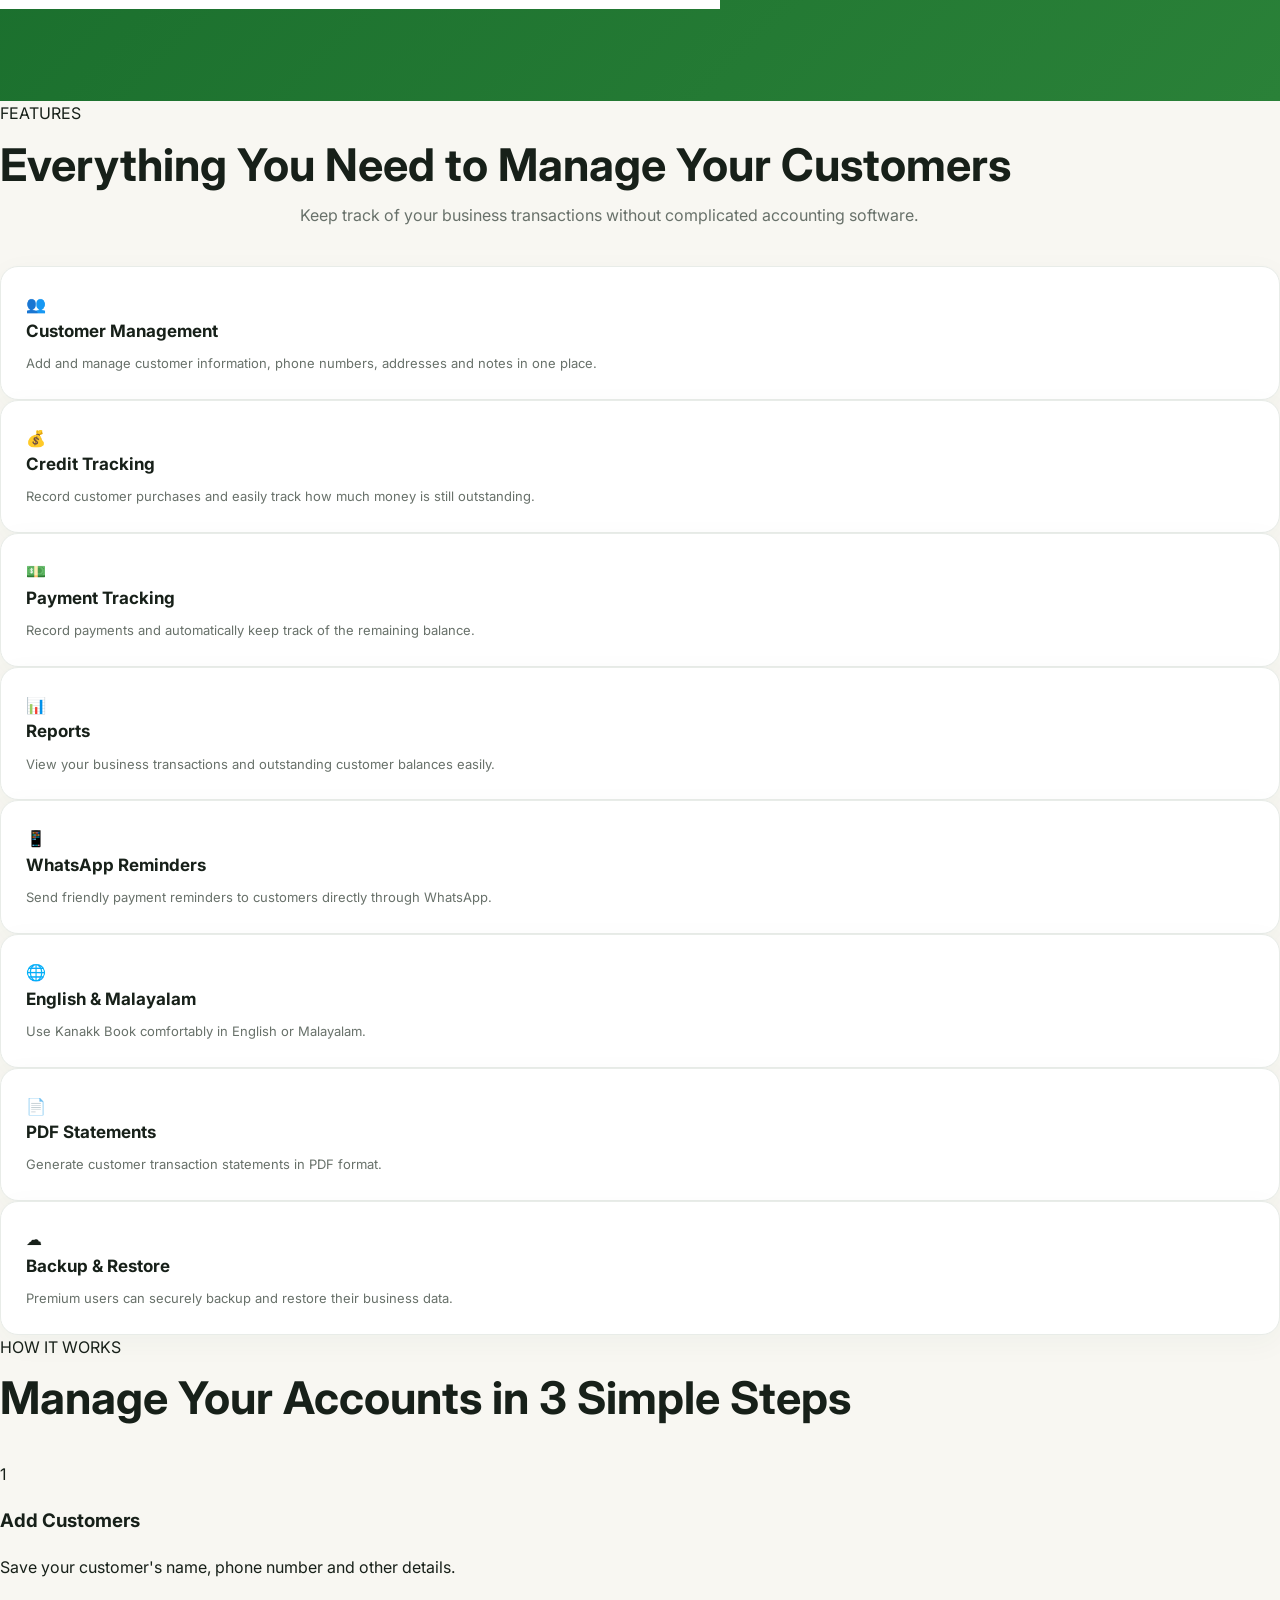
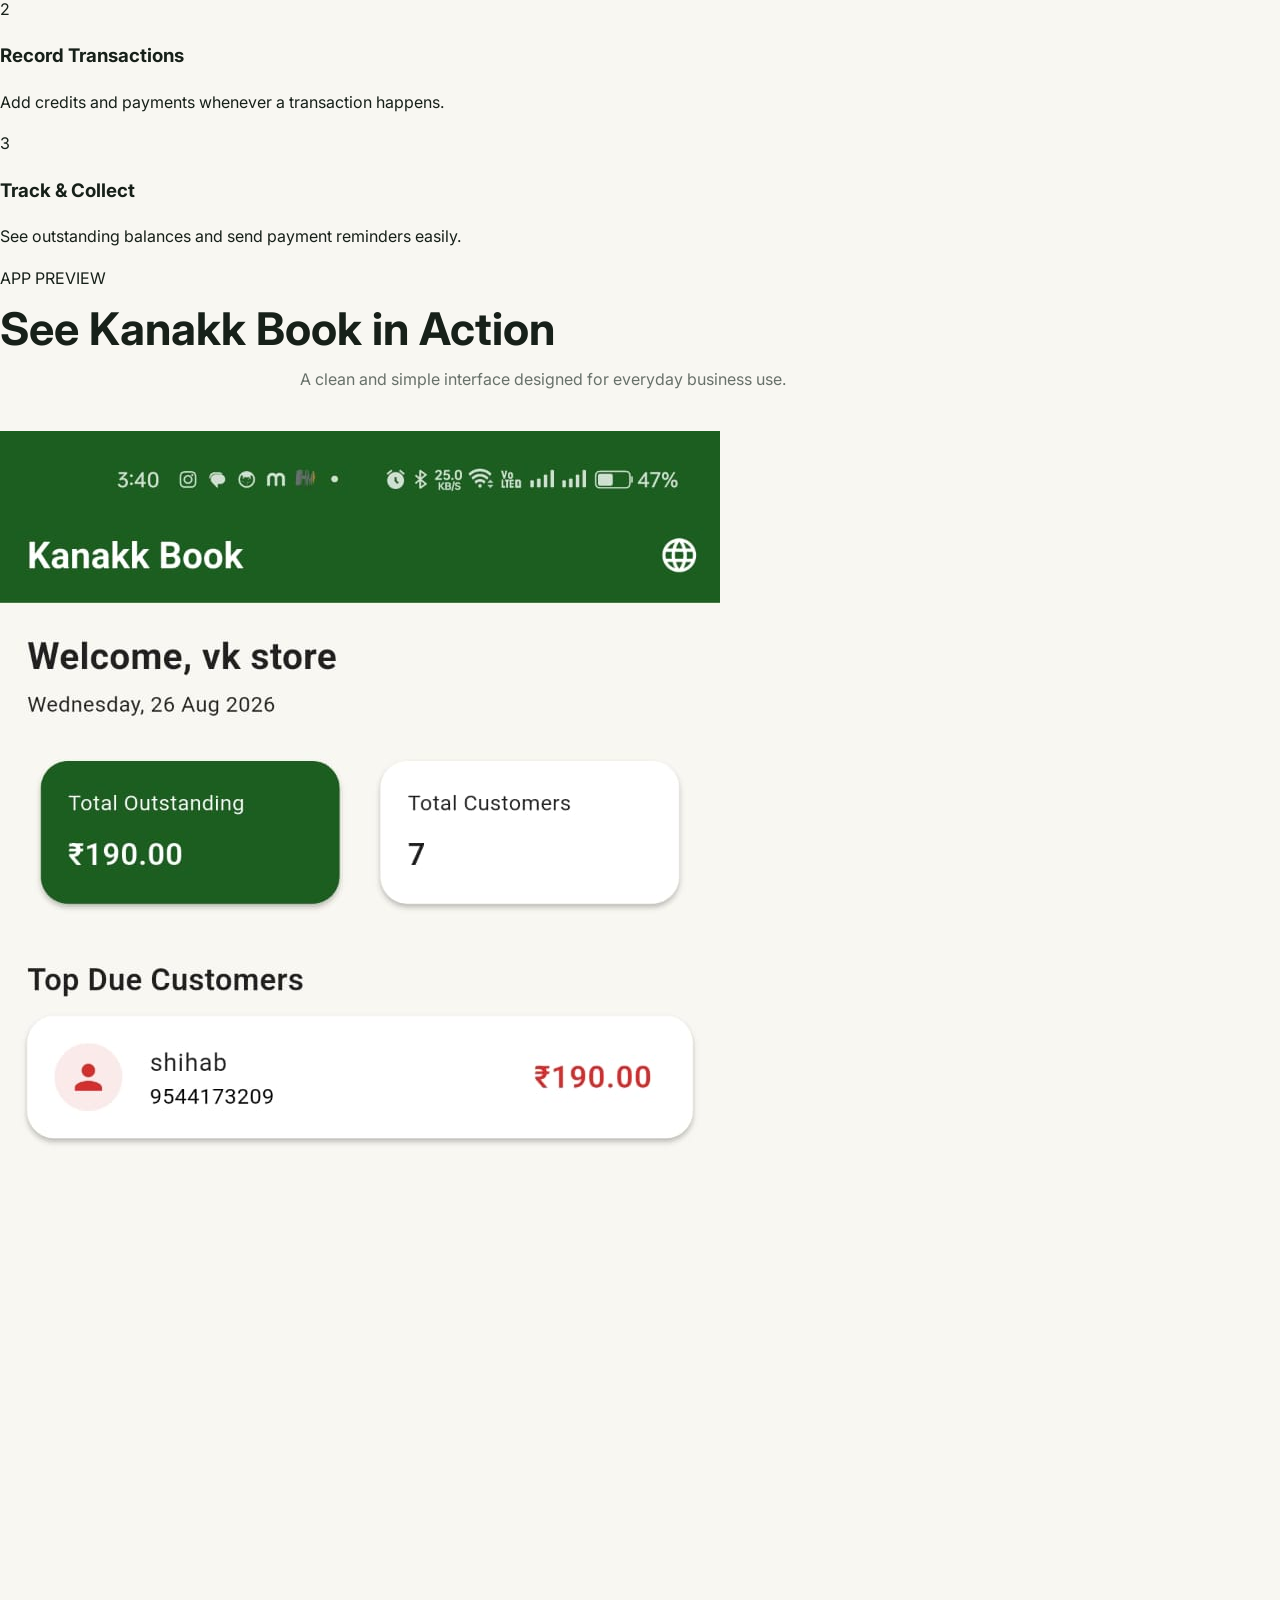
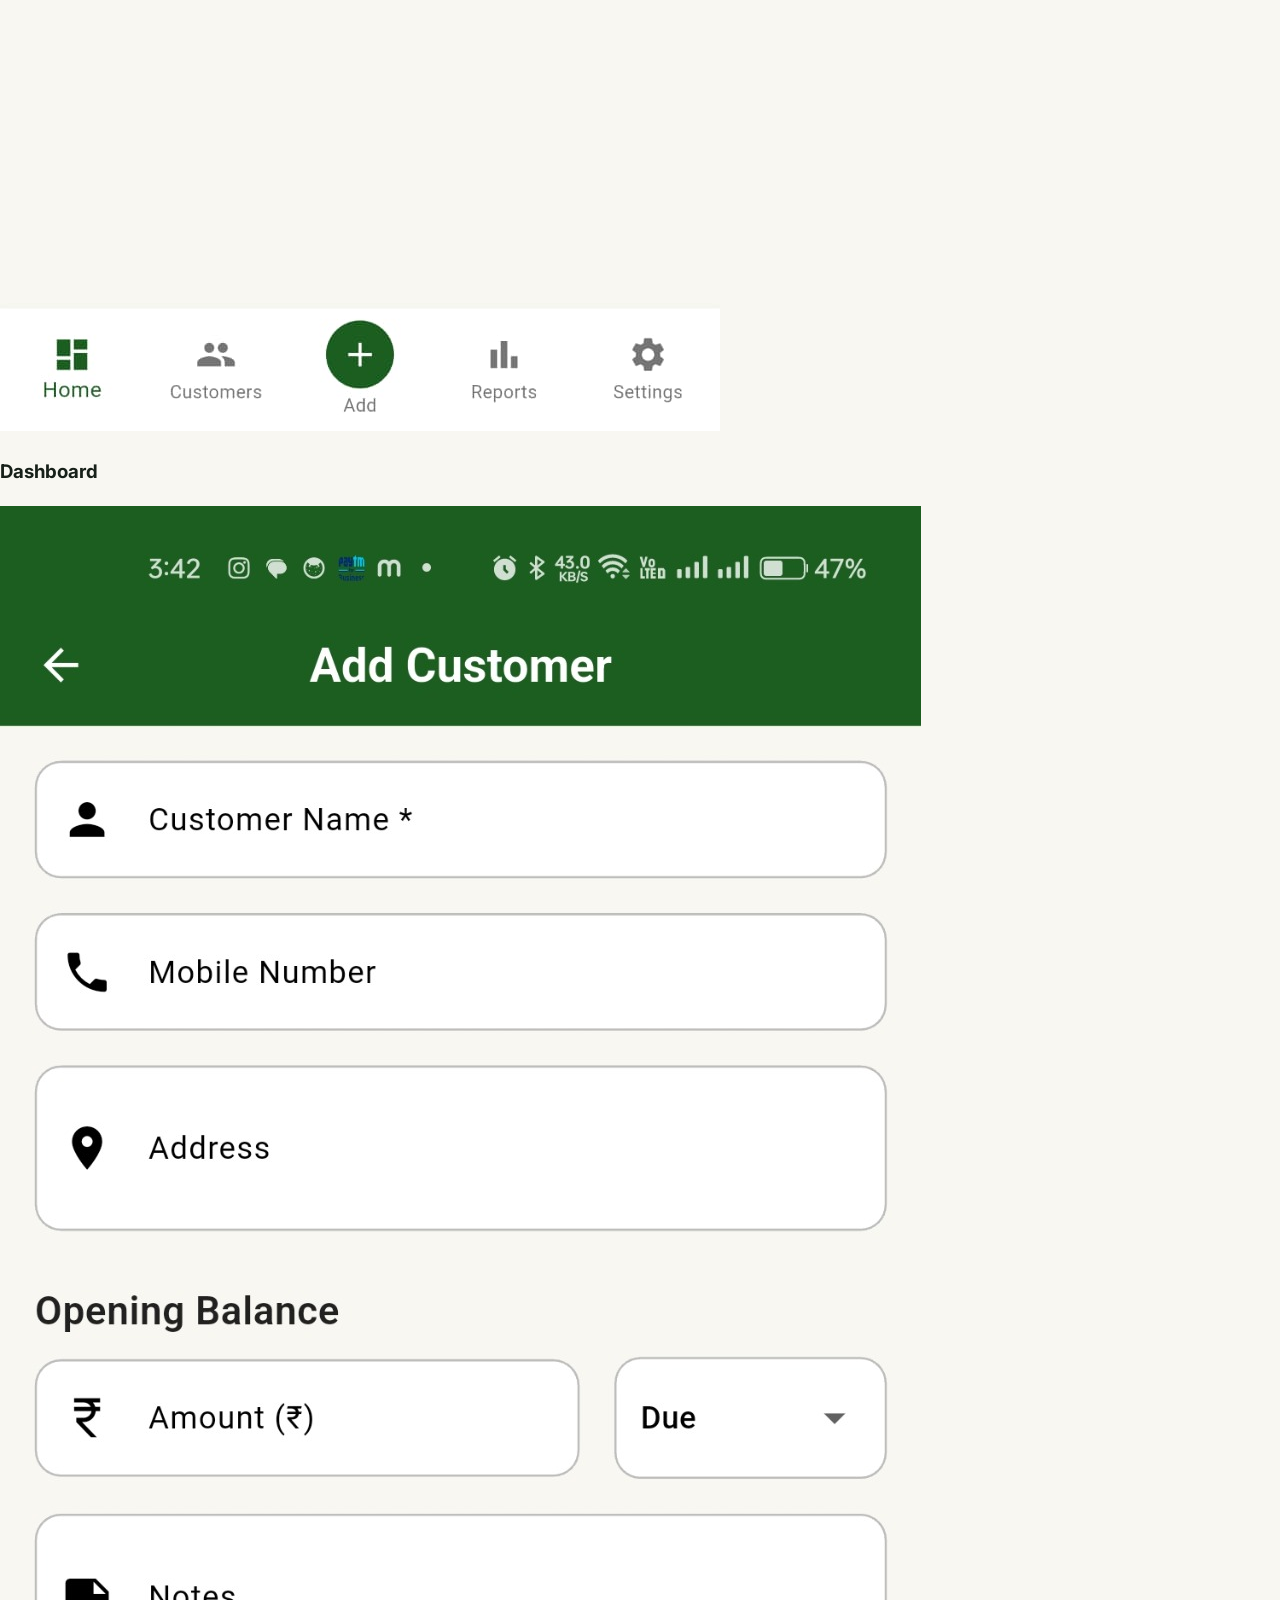
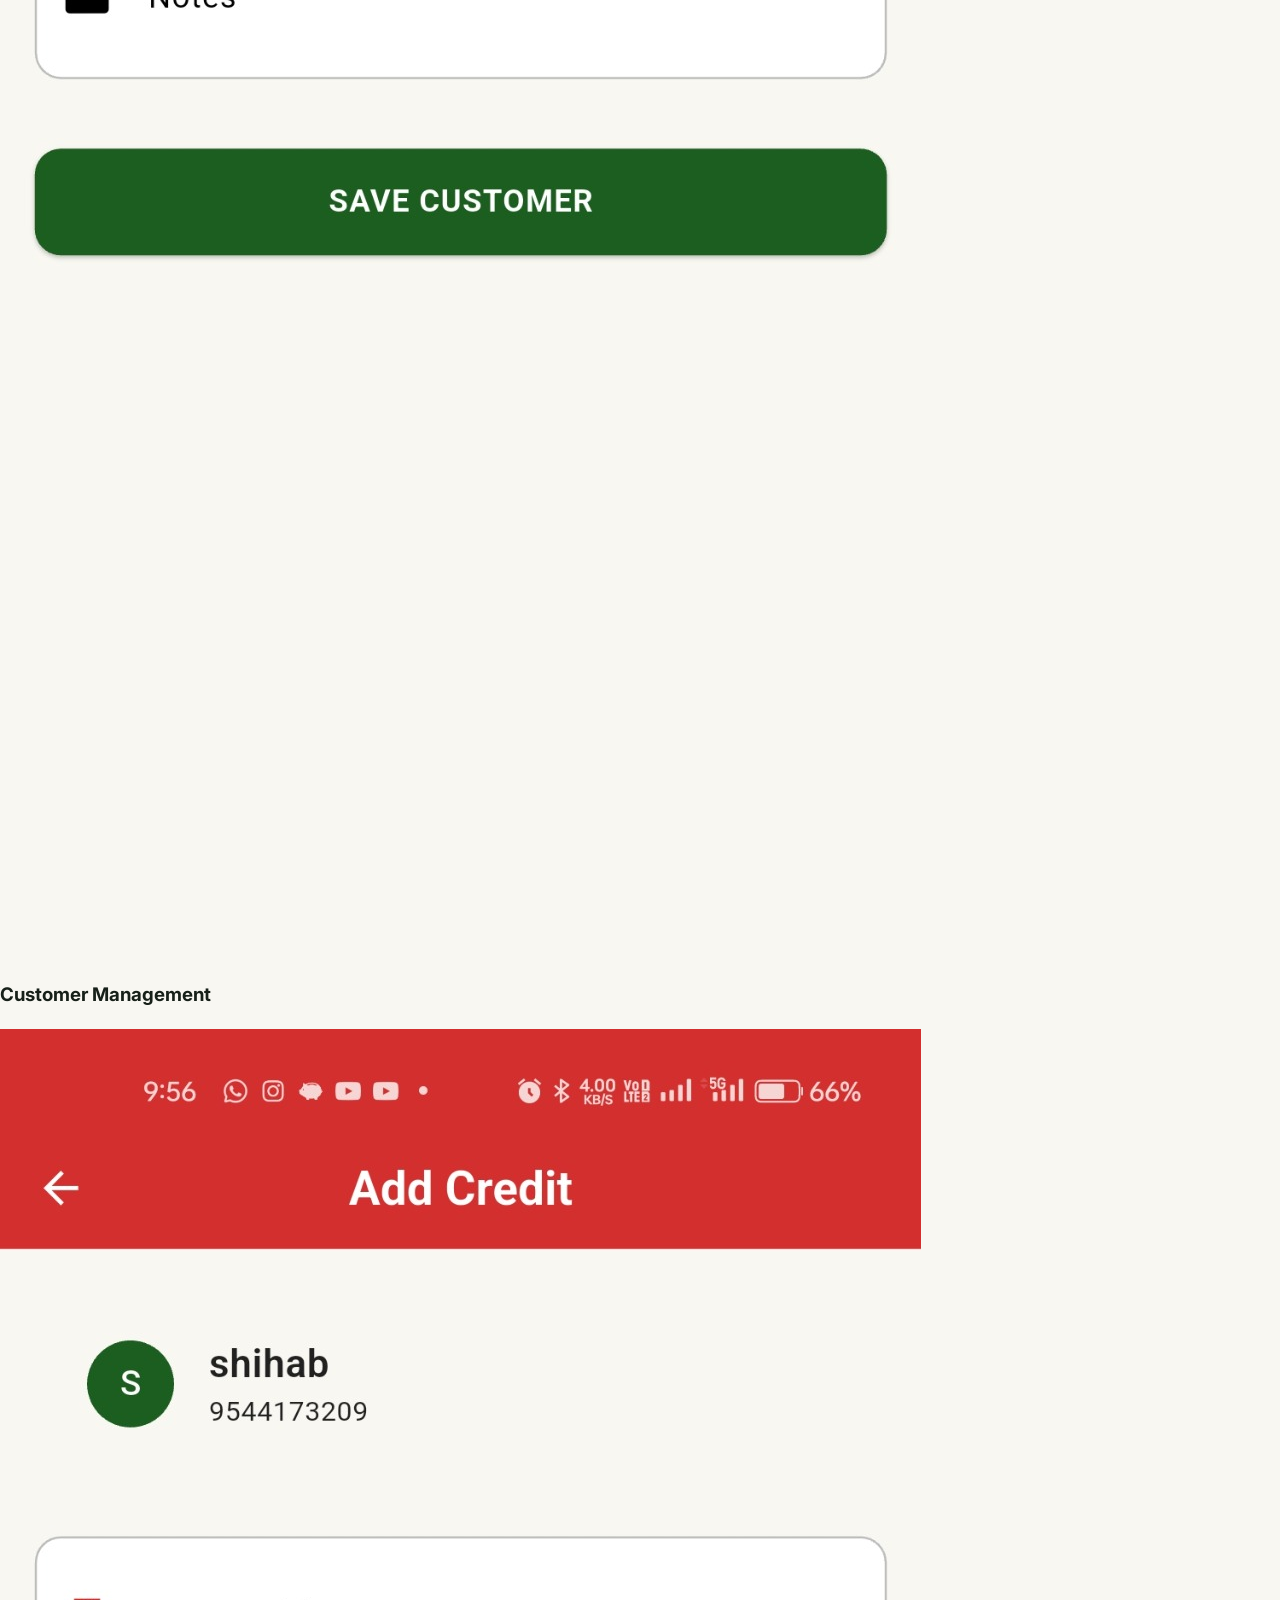
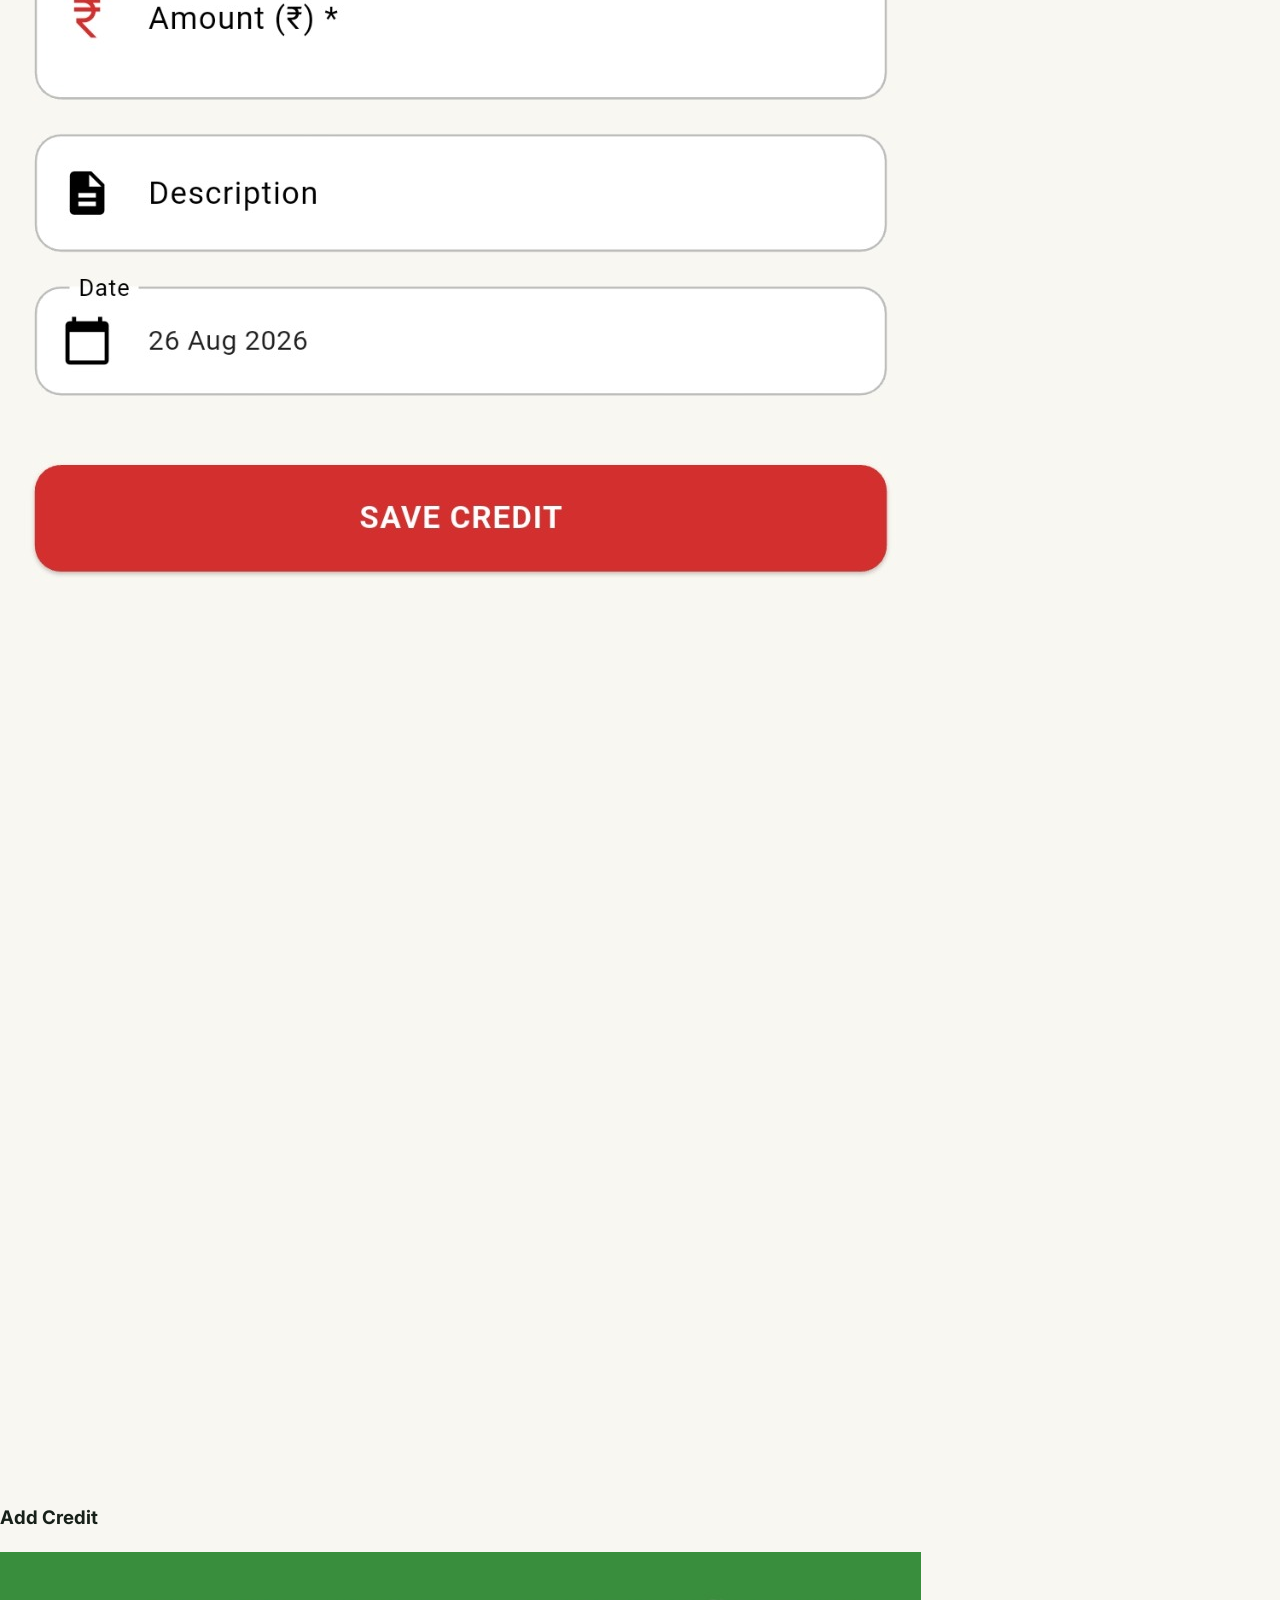
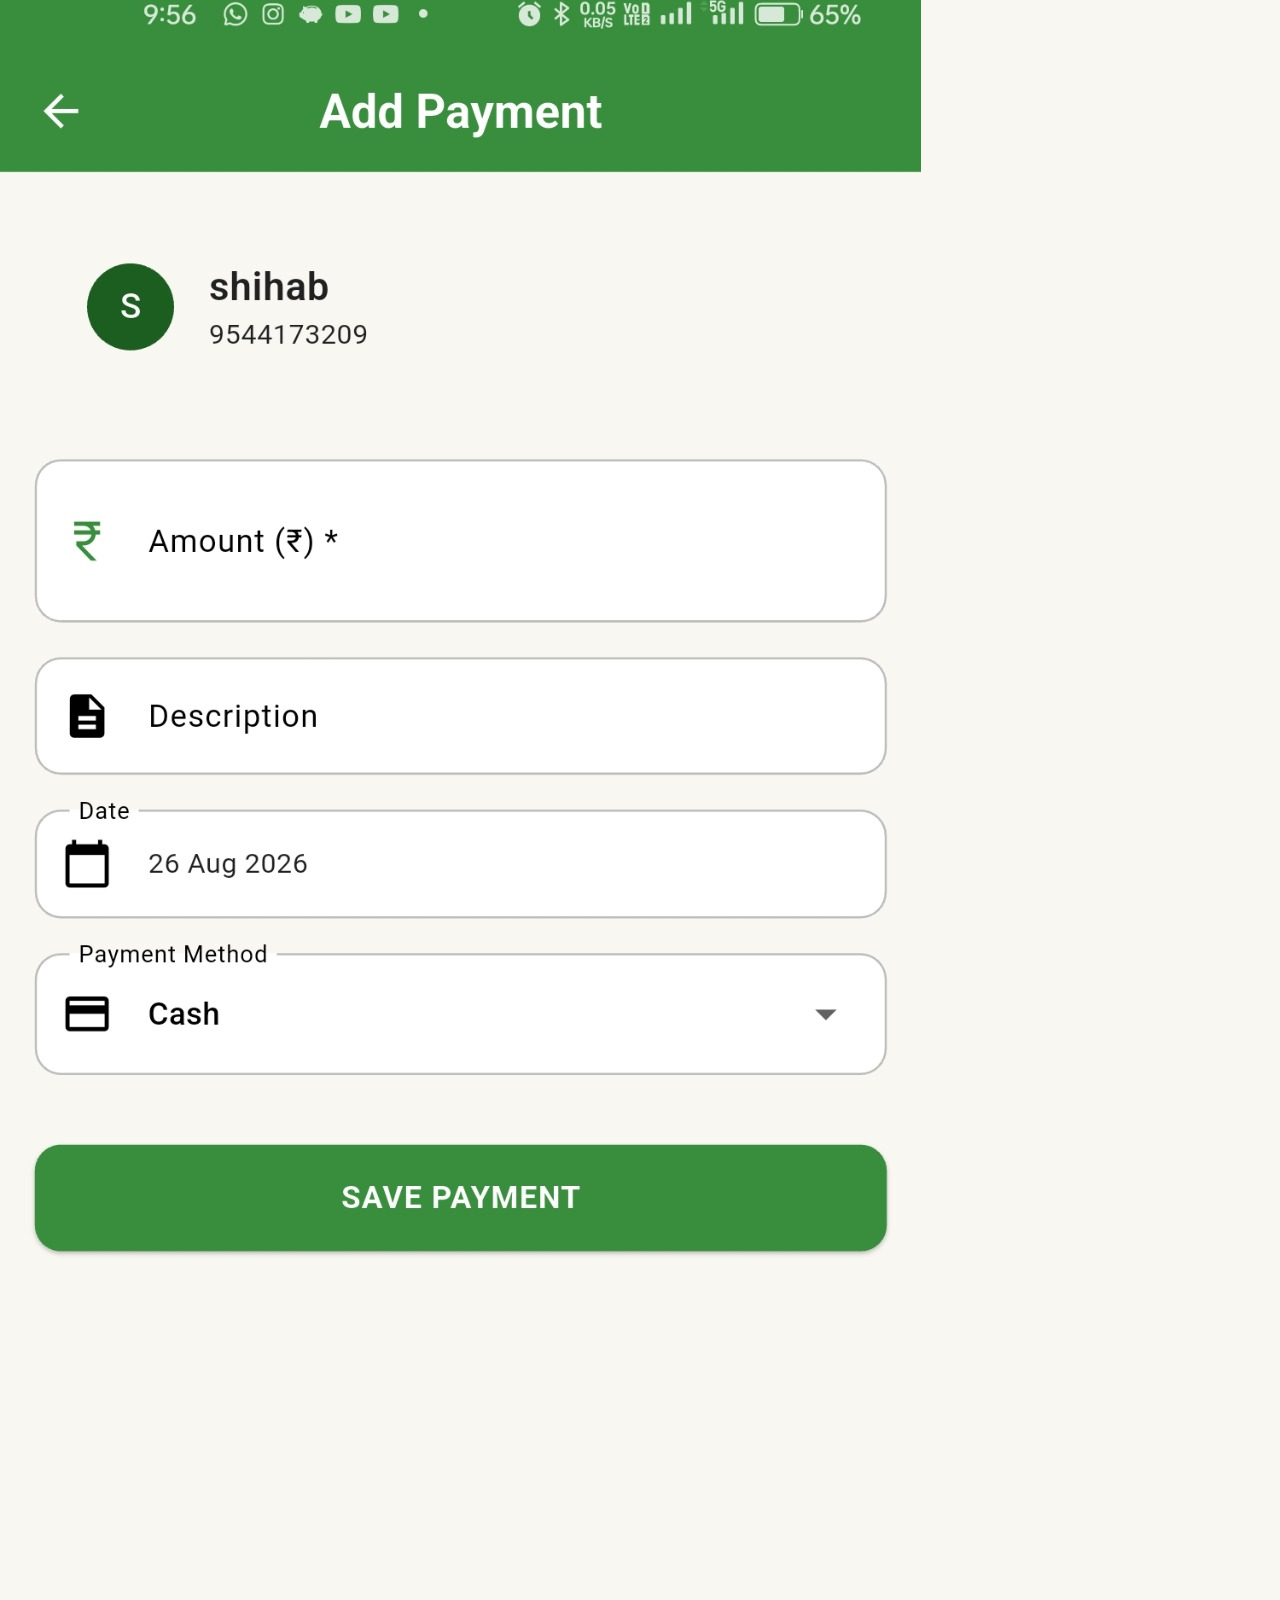
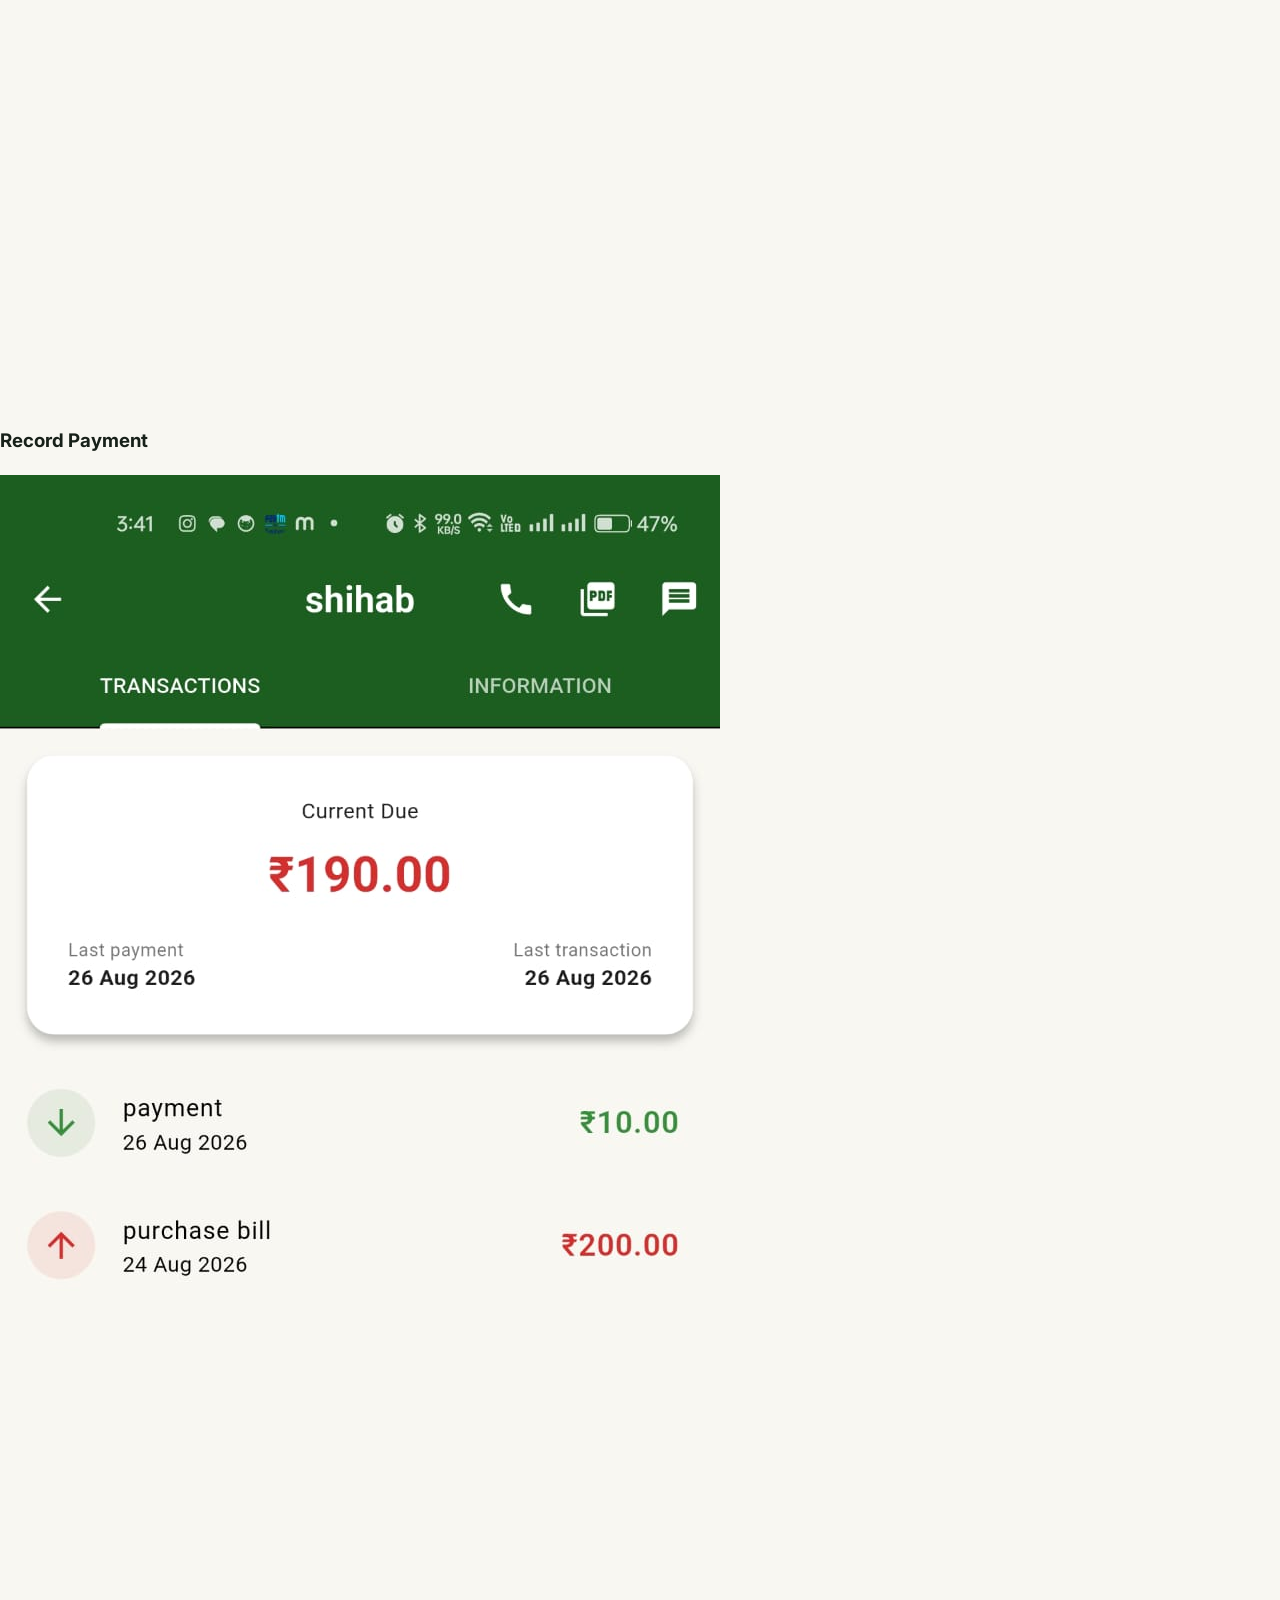
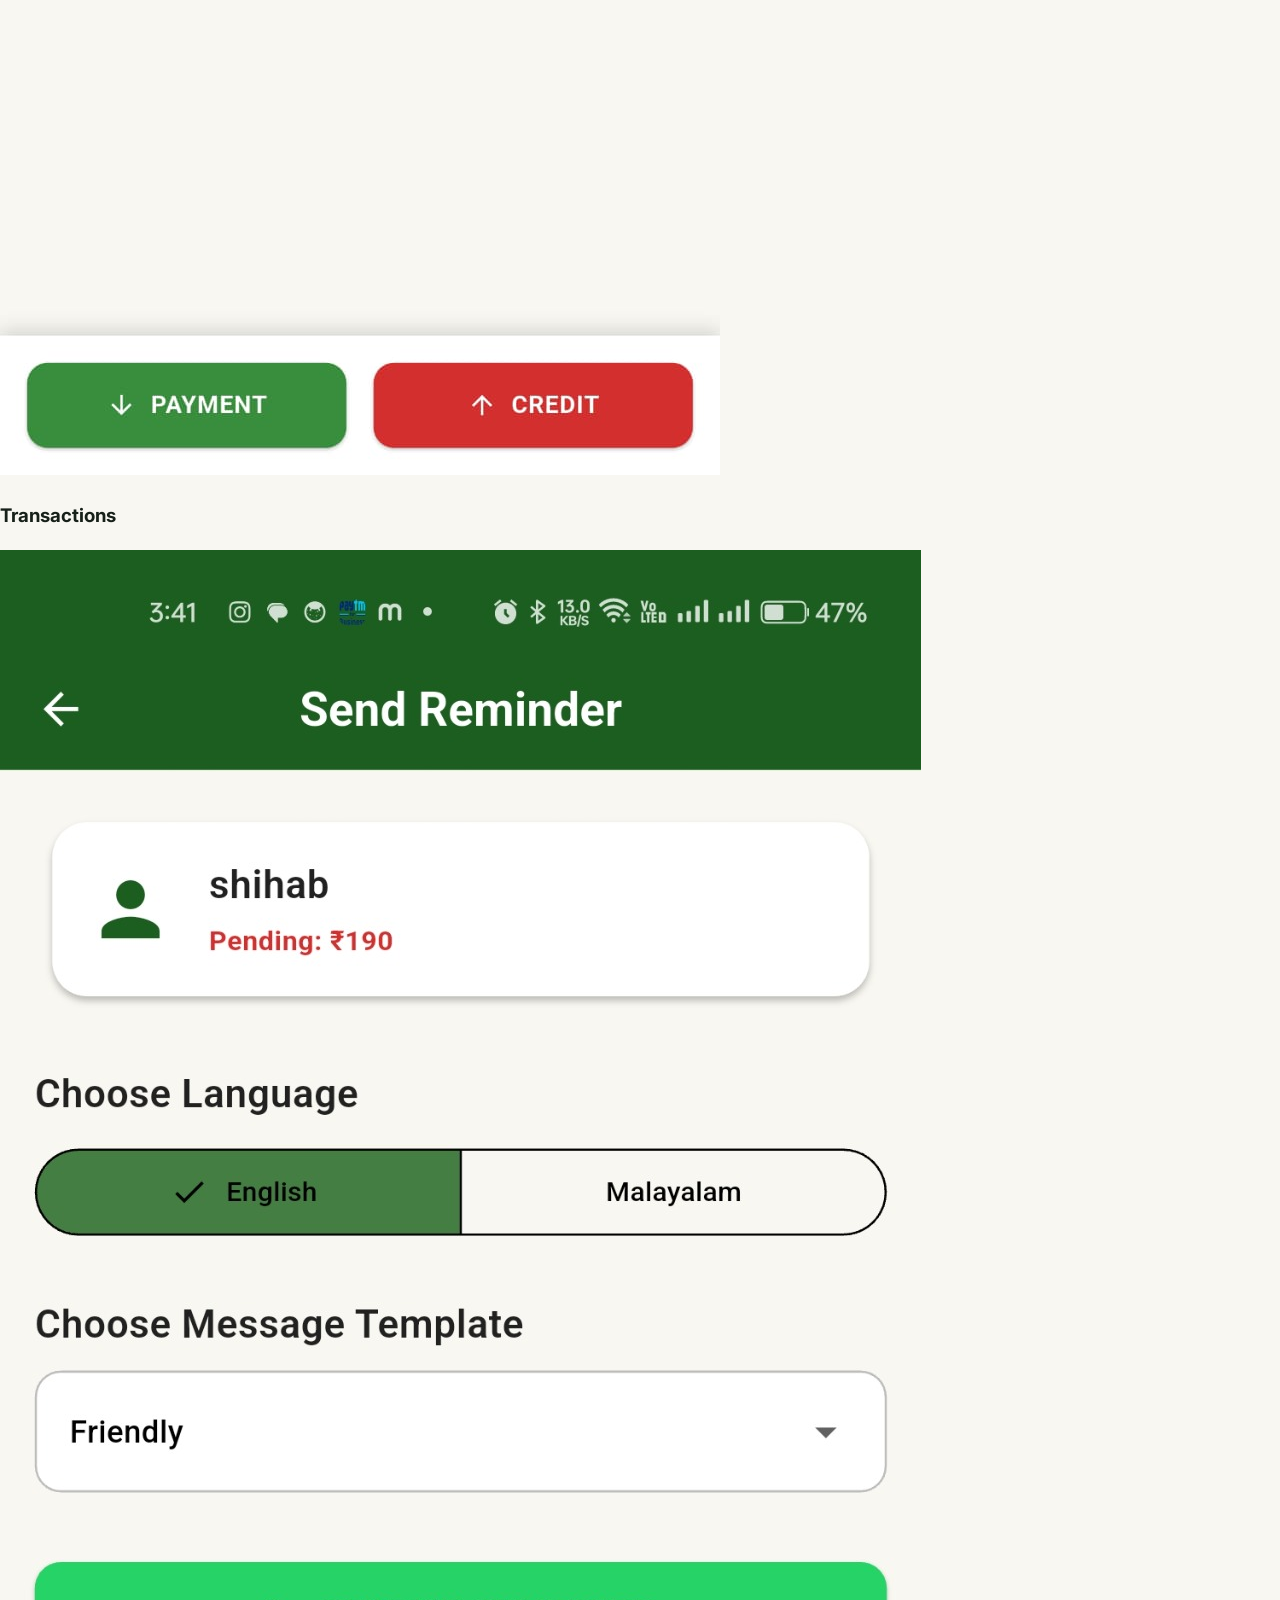
==== commit beb7e61e: "fiffth  commit" ====
--- a/index.html
+++ b/index.html
@@ -1,879 +1,777 @@
 <!DOCTYPE html>
 <html lang="en">
 <head>
-  <meta charset="UTF-8">
-  <meta name="viewport" content="width=device-width, initial-scale=1.0">
-
-  <title>Kanakk Book - Simple Credit & Payment Management</title>
-  <meta name="description"
-        content="Kanakk Book helps shops and small businesses manage customers, credits, payments and reminders easily.">
-
-  <style>
-    * {
-      margin: 0;
-      padding: 0;
-      box-sizing: border-box;
-    }
-
-    html {
-      scroll-behavior: smooth;
-    }
-
-    body {
-      font-family: Arial, Helvetica, sans-serif;
-      background: #f7f8f5;
-      color: #222;
-      line-height: 1.6;
-    }
-
-    a {
-      text-decoration: none;
-      color: inherit;
-    }
-
-    /* ================= HEADER ================= */
-
-    header {
-      background: #176b2a;
-      color: white;
-      position: sticky;
-      top: 0;
-      z-index: 1000;
-      box-shadow: 0 2px 10px rgba(0,0,0,0.15);
-    }
-
-    .navbar {
-      max-width: 1150px;
-      margin: auto;
-      padding: 14px 20px;
-      display: flex;
-      align-items: center;
-      justify-content: space-between;
-    }
-
-    .brand {
-      display: flex;
-      align-items: center;
-      gap: 12px;
-      font-size: 25px;
-      font-weight: bold;
-    }
-
-    .brand img {
-      width: 48px;
-      height: 48px;
-      object-fit: cover;
-      border-radius: 12px;
-    }
-
-    nav {
-      display: flex;
-      gap: 25px;
-      align-items: center;
-    }
-
-    nav a {
-      font-weight: 600;
-      transition: 0.2s;
-    }
-
-    nav a:hover {
-      color: #ffd21c;
-    }
-
-    .nav-button {
-      background: #ffd21c;
-      color: #155b25;
-      padding: 10px 18px;
-      border-radius: 8px;
-      font-weight: bold;
-    }
-
-    /* ================= HERO ================= */
-
-    .hero {
-      background: linear-gradient(135deg, #176b2a, #0d4d1d);
-      color: white;
-      padding: 75px 20px 90px;
-    }
-
-    .hero-container {
-      max-width: 1150px;
-      margin: auto;
-      display: grid;
-      grid-template-columns: 1.1fr 0.9fr;
-      align-items: center;
-      gap: 50px;
-    }
-
-    .hero h1 {
-      font-size: 54px;
-      line-height: 1.15;
-      margin-bottom: 20px;
-    }
-
-    .hero h1 span {
-      color: #ffd21c;
-    }
-
-    .hero p {
-      font-size: 20px;
-      max-width: 600px;
-      color: #e9f4eb;
-      margin-bottom: 30px;
-    }
-
-    .hero-buttons {
-      display: flex;
-      gap: 15px;
-      flex-wrap: wrap;
-    }
-
-    .primary-btn {
-      display: inline-block;
-      background: #ffd21c;
-      color: #145d25;
-      padding: 14px 25px;
-      border-radius: 10px;
-      font-size: 17px;
-      font-weight: bold;
-    }
-
-    .secondary-btn {
-      display: inline-block;
-      border: 2px solid white;
-      padding: 12px 25px;
-      border-radius: 10px;
-      font-size: 17px;
-      font-weight: bold;
-    }
-
-    .hero-icon {
-      display: flex;
-      justify-content: center;
-    }
-
-    .hero-icon img {
-      width: min(350px, 90%);
-      border-radius: 55px;
-      box-shadow: 0 20px 50px rgba(0,0,0,0.3);
-    }
-
-    /* ================= SECTIONS ================= */
-
-    section {
-      padding: 75px 20px;
-    }
-
-    .container {
-      max-width: 1150px;
-      margin: auto;
-    }
-
-    .section-title {
-      text-align: center;
-      font-size: 38px;
-      color: #176b2a;
-      margin-bottom: 12px;
-    }
-
-    .section-subtitle {
-      text-align: center;
-      color: #666;
-      max-width: 700px;
-      margin: 0 auto 45px;
-      font-size: 18px;
-    }
-
-    /* ================= FEATURES ================= */
-
-    .features {
-      background: white;
-    }
-
-    .feature-grid {
-      display: grid;
-      grid-template-columns: repeat(3, 1fr);
-      gap: 25px;
-    }
-
-    .feature-card {
-      background: #f8faf7;
-      padding: 30px 25px;
-      border-radius: 16px;
-      border: 1px solid #e1e7e0;
-      text-align: center;
-      transition: 0.25s;
-    }
-
-    .feature-card:hover {
-      transform: translateY(-5px);
-      box-shadow: 0 10px 25px rgba(0,0,0,0.08);
-    }
-
-    .feature-icon {
-      font-size: 42px;
-      margin-bottom: 15px;
-    }
-
-    .feature-card h3 {
-      color: #176b2a;
-      margin-bottom: 10px;
-      font-size: 21px;
-    }
-
-    .feature-card p {
-      color: #666;
-    }
-
-    /* ================= SCREENSHOTS ================= */
-
-    .screenshots {
-      background: #f7f8f5;
-    }
-
-    .screenshot-grid {
-      display: grid;
-      grid-template-columns: repeat(3, 1fr);
-      gap: 30px;
-      align-items: start;
-    }
-
-    .screenshot-card {
-      background: white;
-      padding: 12px;
-      border-radius: 20px;
-      box-shadow: 0 8px 25px rgba(0,0,0,0.1);
-      text-align: center;
-    }
-
-    .screenshot-card img {
-      display: block;
-      width: 100%;
-      height: auto;
-      border-radius: 14px;
-    }
-
-    .screenshot-card h3 {
-      padding: 15px 5px 8px;
-      color: #176b2a;
-    }
-
-    /* ================= PREMIUM ================= */
-
-    .premium {
-      background: white;
-    }
-
-    .plans {
-      display: grid;
-      grid-template-columns: repeat(3, 1fr);
-      gap: 25px;
-      align-items: stretch;
-    }
-
-    .plan {
-      position: relative;
-      background: #fff;
-      border: 2px solid #e1e6df;
-      border-radius: 18px;
-      padding: 32px 25px;
-      text-align: center;
-      box-shadow: 0 8px 25px rgba(0,0,0,0.06);
-    }
-
-    .plan.featured {
-      border-color: #176b2a;
-      transform: scale(1.03);
-    }
-
-    .popular {
-      position: absolute;
-      top: -14px;
-      left: 50%;
-      transform: translateX(-50%);
-      background: #176b2a;
-      color: white;
-      padding: 5px 18px;
-      border-radius: 20px;
-      font-size: 13px;
-      font-weight: bold;
-    }
-
-    .plan h3 {
-      font-size: 24px;
-      color: #176b2a;
-      margin-bottom: 15px;
-    }
-
-    .price {
-      font-size: 40px;
-      font-weight: bold;
-      color: #222;
-    }
-
-    .duration {
-      color: #777;
-      margin-bottom: 25px;
-    }
-
-    .plan ul {
-      list-style: none;
-      text-align: left;
-      margin: 20px 0 30px;
-    }
-
-    .plan li {
-      padding: 8px 0;
-      border-bottom: 1px solid #eee;
-    }
-
-    .plan li::before {
-      content: "✓";
-      color: #176b2a;
-      font-weight: bold;
-      margin-right: 10px;
-    }
-
-    .plan-btn {
-      display: block;
-      background: #176b2a;
-      color: white;
-      padding: 13px;
-      border-radius: 9px;
-      font-weight: bold;
-    }
-
-    /* ================= CTA ================= */
-
-    .cta {
-      background: #176b2a;
-      color: white;
-      text-align: center;
-    }
-
-    .cta h2 {
-      font-size: 38px;
-      margin-bottom: 12px;
-    }
-
-    .cta p {
-      font-size: 18px;
-      margin-bottom: 25px;
-      color: #e5f0e6;
-    }
-
-    /* ================= FOOTER ================= */
-
-    footer {
-      background: #103e1b;
-      color: white;
-      padding: 40px 20px 25px;
-    }
-
-    .footer-container {
-      max-width: 1150px;
-      margin: auto;
-      display: grid;
-      grid-template-columns: 2fr 1fr 1fr;
-      gap: 40px;
-    }
-
-    .footer-brand {
-      display: flex;
-      align-items: center;
-      gap: 10px;
-      margin-bottom: 12px;
-      font-size: 22px;
-      font-weight: bold;
-    }
-
-    .footer-brand img {
-      width: 40px;
-      height: 40px;
-      border-radius: 10px;
-    }
-
-    footer p {
-      color: #cbd8cd;
-    }
-
-    footer h3 {
-      margin-bottom: 12px;
-    }
-
-    .footer-links {
-      display: flex;
-      flex-direction: column;
-      gap: 8px;
-      color: #d7e3d9;
-    }
-
-    .footer-links a:hover {
-      color: #ffd21c;
-    }
-
-    .copyright {
-      max-width: 1150px;
-      margin: 30px auto 0;
-      padding-top: 20px;
-      border-top: 1px solid rgba(255,255,255,0.15);
-      text-align: center;
-      color: #b9c8bc;
-    }
-
-    /* ================= MOBILE ================= */
-
-    @media (max-width: 850px) {
-
-      nav {
-        display: none;
-      }
-
-      .hero-container {
-        grid-template-columns: 1fr;
-        text-align: center;
-      }
-
-      .hero p {
-        margin-left: auto;
-        margin-right: auto;
-      }
-
-      .hero-buttons {
-        justify-content: center;
-      }
-
-      .hero h1 {
-        font-size: 42px;
-      }
-
-      .feature-grid,
-      .plans {
-        grid-template-columns: 1fr;
-      }
-
-      .screenshot-grid {
-        grid-template-columns: 1fr;
-        max-width: 400px;
-        margin: auto;
-      }
-
-      .plan.featured {
-        transform: none;
-      }
-
-      .footer-container {
-        grid-template-columns: 1fr;
-      }
-    }
-  </style>
+    <meta charset="UTF-8">
+    <meta name="viewport" content="width=device-width, initial-scale=1.0">
+
+    <title>Kanakk Book - Simple Credit & Payment Management</title>
+
+    <meta name="description"
+        content="Kanakk Book helps small businesses manage customers, credits, payments, outstanding balances and payment reminders easily.">
+
+    <link rel="stylesheet" href="css/style.css">
 </head>
 
 <body>
 
-  <!-- ================= HEADER ================= -->
-
-  <header>
-    <div class="navbar">
-
-      <a href="index.html" class="brand">
-        <img src="./assets/icon.png" alt="Kanakk Book">
-        <span>Kanakk Book</span>
-      </a>
-
-      <nav>
-        <a href="#features">Features</a>
-        <a href="#screenshots">Screenshots</a>
-        <a href="#premium">Premium</a>
-        <a href="privacy-policy.html">Privacy</a>
-        <a href="contact.html">Contact</a>
-        <a href="#premium" class="nav-button">Get Premium</a>
-      </nav>
-
-    </div>
-  </header>
-
-
-  <!-- ================= HERO ================= -->
-
-  <section class="hero">
+<!-- ================= NAVBAR ================= -->
+
+<header class="navbar">
+
+    <div class="nav-container">
+
+        <a href="index.html" class="brand">
+
+            <img src="assets/logo.png"
+                 alt="Kanakk Book Logo"
+                 class="brand-logo">
+
+            <span>Kanakk Book</span>
+
+        </a>
+
+        <button class="menu-toggle" id="menuToggle">
+            ☰
+        </button>
+
+        <nav class="nav-links" id="navLinks">
+
+            <a href="#home">Home</a>
+
+            <a href="#features">Features</a>
+
+            <a href="#screenshots">Screenshots</a>
+
+            <a href="#premium">Premium</a>
+
+            <a href="privacy-policy.html">Privacy Policy</a>
+
+            <a href="terms.html">Terms</a>
+
+            <a href="contact.html">Contact</a>
+
+        </nav>
+
+    </div>
+
+</header>
+
+
+<!-- ================= HERO ================= -->
+
+<section class="hero" id="home">
 
     <div class="hero-container">
 
-      <div>
-        <h1>
-          Manage Your Business
-          <span>Simply.</span>
-        </h1>
+        <div class="hero-content">
+
+            <div class="hero-logo">
+
+                <img src="assets/logo.png"
+                     alt="Kanakk Book">
+
+            </div>
+
+            <h1>
+                Manage Your Business
+                <span>Simply.</span>
+            </h1>
+
+            <p>
+                Kanakk Book is a simple and powerful app for
+                managing customer credits, payments, outstanding
+                balances and payment reminders.
+            </p>
+
+            <div class="hero-buttons">
+
+                <a href="#premium" class="btn btn-primary">
+                    Get Premium
+                </a>
+
+                <a href="#features" class="btn btn-secondary">
+                    Explore Features
+                </a>
+
+            </div>
+
+        </div>
+
+        <div class="hero-image">
+
+            <img src="assets/screenshot-home.jpeg"
+                 alt="Kanakk Book Home Screen">
+
+        </div>
+
+    </div>
+
+</section>
+
+
+<!-- ================= FEATURES ================= -->
+
+<section class="features-section" id="features">
+
+    <div class="section-container">
+
+        <div class="section-heading">
+
+            <span>FEATURES</span>
+
+            <h2>
+                Everything You Need
+                to Manage Your Customers
+            </h2>
+
+            <p>
+                Keep track of your business transactions
+                without complicated accounting software.
+            </p>
+
+        </div>
+
+
+        <div class="features-grid">
+
+
+            <div class="feature-card">
+
+                <div class="feature-icon">
+                    👥
+                </div>
+
+                <h3>
+                    Customer Management
+                </h3>
+
+                <p>
+                    Add and manage customer information,
+                    phone numbers, addresses and notes
+                    in one place.
+                </p>
+
+            </div>
+
+
+            <div class="feature-card">
+
+                <div class="feature-icon">
+                    💰
+                </div>
+
+                <h3>
+                    Credit Tracking
+                </h3>
+
+                <p>
+                    Record customer purchases and easily
+                    track how much money is still outstanding.
+                </p>
+
+            </div>
+
+
+            <div class="feature-card">
+
+                <div class="feature-icon">
+                    💵
+                </div>
+
+                <h3>
+                    Payment Tracking
+                </h3>
+
+                <p>
+                    Record payments and automatically keep
+                    track of the remaining balance.
+                </p>
+
+            </div>
+
+
+            <div class="feature-card">
+
+                <div class="feature-icon">
+                    📊
+                </div>
+
+                <h3>
+                    Reports
+                </h3>
+
+                <p>
+                    View your business transactions and
+                    outstanding customer balances easily.
+                </p>
+
+            </div>
+
+
+            <div class="feature-card">
+
+                <div class="feature-icon">
+                    📱
+                </div>
+
+                <h3>
+                    WhatsApp Reminders
+                </h3>
+
+                <p>
+                    Send friendly payment reminders to
+                    customers directly through WhatsApp.
+                </p>
+
+            </div>
+
+
+            <div class="feature-card">
+
+                <div class="feature-icon">
+                    🌐
+                </div>
+
+                <h3>
+                    English & Malayalam
+                </h3>
+
+                <p>
+                    Use Kanakk Book comfortably in English
+                    or Malayalam.
+                </p>
+
+            </div>
+
+
+            <div class="feature-card">
+
+                <div class="feature-icon">
+                    📄
+                </div>
+
+                <h3>
+                    PDF Statements
+                </h3>
+
+                <p>
+                    Generate customer transaction statements
+                    in PDF format.
+                </p>
+
+            </div>
+
+
+            <div class="feature-card">
+
+                <div class="feature-icon">
+                    ☁️
+                </div>
+
+                <h3>
+                    Backup & Restore
+                </h3>
+
+                <p>
+                    Premium users can securely backup and
+                    restore their business data.
+                </p>
+
+            </div>
+
+        </div>
+
+    </div>
+
+</section>
+
+
+<!-- ================= HOW IT WORKS ================= -->
+
+<section class="how-section">
+
+    <div class="section-container">
+
+        <div class="section-heading">
+
+            <span>HOW IT WORKS</span>
+
+            <h2>
+                Manage Your Accounts in 3 Simple Steps
+            </h2>
+
+        </div>
+
+
+        <div class="steps-grid">
+
+
+            <div class="step">
+
+                <div class="step-number">
+                    1
+                </div>
+
+                <h3>
+                    Add Customers
+                </h3>
+
+                <p>
+                    Save your customer's name,
+                    phone number and other details.
+                </p>
+
+            </div>
+
+
+            <div class="step">
+
+                <div class="step-number">
+                    2
+                </div>
+
+                <h3>
+                    Record Transactions
+                </h3>
+
+                <p>
+                    Add credits and payments whenever
+                    a transaction happens.
+                </p>
+
+            </div>
+
+
+            <div class="step">
+
+                <div class="step-number">
+                    3
+                </div>
+
+                <h3>
+                    Track & Collect
+                </h3>
+
+                <p>
+                    See outstanding balances and
+                    send payment reminders easily.
+                </p>
+
+            </div>
+
+        </div>
+
+    </div>
+
+</section>
+
+
+<!-- ================= SCREENSHOTS ================= -->
+
+<section class="screenshots-section" id="screenshots">
+
+    <div class="section-container">
+
+        <div class="section-heading">
+
+            <span>APP PREVIEW</span>
+
+            <h2>
+                See Kanakk Book in Action
+            </h2>
+
+            <p>
+                A clean and simple interface designed
+                for everyday business use.
+            </p>
+
+        </div>
+
+
+        <div class="screenshots-grid">
+
+
+            <div class="screenshot-card">
+
+                <img src="assets/screenshot-home.jpeg"
+                     alt="Kanakk Book Home">
+
+                <h3>
+                    Dashboard
+                </h3>
+
+            </div>
+
+
+            <div class="screenshot-card">
+
+                <img src="assets/screenshot-customer.jpeg"
+                     alt="Kanakk Book Customer">
+
+                <h3>
+                    Customer Management
+                </h3>
+
+            </div>
+
+
+            <div class="screenshot-card">
+
+                <img src="assets/screenshot-credit.jpeg"
+                     alt="Kanakk Book Credit">
+
+                <h3>
+                    Add Credit
+                </h3>
+
+            </div>
+
+
+            <div class="screenshot-card">
+
+                <img src="assets/screenshot-payment.jpeg"
+                     alt="Kanakk Book Payment">
+
+                <h3>
+                    Record Payment
+                </h3>
+
+            </div>
+
+
+            <div class="screenshot-card">
+
+                <img src="assets/screenshot-transactions.jpeg"
+                     alt="Kanakk Book Transactions">
+
+                <h3>
+                    Transactions
+                </h3>
+
+            </div>
+
+
+            <div class="screenshot-card">
+
+                <img src="assets/screenshot-reminder.jpeg"
+                     alt="Kanakk Book Reminder">
+
+                <h3>
+                    Payment Reminder
+                </h3>
+
+            </div>
+
+
+            <div class="screenshot-card">
+
+                <img src="assets/screenshot-customer-details.jpeg"
+                     alt="Kanakk Book Customer Details">
+
+                <h3>
+                    Customer Details
+                </h3>
+
+            </div>
+
+
+            <div class="screenshot-card">
+
+                <img src="assets/screenshot-settings.jpeg"
+                     alt="Kanakk Book Settings">
+
+                <h3>
+                    Settings
+                </h3>
+
+            </div>
+
+        </div>
+
+    </div>
+
+</section>
+
+
+<!-- ================= PREMIUM ================= -->
+
+<section class="premium-section" id="premium">
+
+    <div class="section-container">
+
+        <div class="section-heading">
+
+            <span>PREMIUM</span>
+
+            <h2>
+                Choose the Plan That Works for You
+            </h2>
+
+            <p>
+                All premium plans include the same features.
+                Choose your preferred duration.
+            </p>
+
+        </div>
+
+
+        <div class="pricing-grid">
+
+
+            <!-- MONTHLY -->
+
+            <div class="pricing-card">
+
+                <h3>
+                    Monthly Premium
+                </h3>
+
+                <div class="price">
+
+                    <span class="currency">₹</span>
+                    49
+
+                </div>
+
+                <p class="duration">
+                    per month
+                </p>
+
+                <div class="plan-divider"></div>
+
+                <ul>
+
+                    <li>✓ Remove advertisements</li>
+
+                    <li>✓ Backup & Restore</li>
+
+                    <li>✓ PDF Statements</li>
+
+                    <li>✓ Payment Reminders</li>
+
+                    <li>✓ All Premium Features</li>
+
+                </ul>
+
+                <a href="#" class="pricing-button">
+                    Choose Monthly
+                </a>
+
+            </div>
+
+
+            <!-- YEARLY -->
+
+            <div class="pricing-card popular">
+
+                <div class="popular-label">
+                    BEST VALUE
+                </div>
+
+                <h3>
+                    Yearly Premium
+                </h3>
+
+                <div class="price">
+
+                    <span class="currency">₹</span>
+                    399
+
+                </div>
+
+                <p class="duration">
+                    per year
+                </p>
+
+                <div class="plan-divider"></div>
+
+                <ul>
+
+                    <li>✓ Remove advertisements</li>
+
+                    <li>✓ Backup & Restore</li>
+
+                    <li>✓ PDF Statements</li>
+
+                    <li>✓ Payment Reminders</li>
+
+                    <li>✓ All Premium Features</li>
+
+                </ul>
+
+                <a href="#" class="pricing-button">
+                    Choose Yearly
+                </a>
+
+            </div>
+
+
+            <!-- LIFETIME -->
+
+            <div class="pricing-card">
+
+                <h3>
+                    Lifetime Premium
+                </h3>
+
+                <div class="price">
+
+                    <span class="currency">₹</span>
+                    999
+
+                </div>
+
+                <p class="duration">
+                    lifetime access
+                </p>
+
+                <div class="plan-divider"></div>
+
+                <ul>
+
+                    <li>✓ Remove advertisements</li>
+
+                    <li>✓ Backup & Restore</li>
+
+                    <li>✓ PDF Statements</li>
+
+                    <li>✓ Payment Reminders</li>
+
+                    <li>✓ All Premium Features</li>
+
+                </ul>
+
+                <a href="#" class="pricing-button">
+                    Choose Lifetime
+                </a>
+
+            </div>
+
+
+        </div>
+
+    </div>
+
+</section>
+
+
+<!-- ================= CTA ================= -->
+
+<section class="cta-section">
+
+    <div class="section-container">
+
+        <div class="cta-content">
+
+            <img src="assets/logo.png"
+                 alt="Kanakk Book">
+
+            <h2>
+                Keep Your Business Accounts Simple
+            </h2>
+
+            <p>
+                Manage customers, credits and payments
+                with Kanakk Book.
+            </p>
+
+            <a href="#premium" class="btn btn-primary">
+                Get Premium
+            </a>
+
+        </div>
+
+    </div>
+
+</section>
+
+
+<!-- ================= FOOTER ================= -->
+
+<footer>
+
+    <div class="footer-container">
+
+
+        <div class="footer-brand">
+
+            <img src="assets/logo.png"
+                 alt="Kanakk Book">
+
+            <h3>
+                Kanakk Book
+            </h3>
+
+            <p>
+                Simple credit and payment management
+                for small businesses.
+            </p>
+
+        </div>
+
+
+        <div class="footer-links">
+
+            <h4>
+                Quick Links
+            </h4>
+
+            <a href="#home">
+                Home
+            </a>
+
+            <a href="#features">
+                Features
+            </a>
+
+            <a href="#screenshots">
+                Screenshots
+            </a>
+
+            <a href="#premium">
+                Premium
+            </a>
+
+        </div>
+
+
+        <div class="footer-links">
+
+            <h4>
+                Legal
+            </h4>
+
+            <a href="privacy-policy.html">
+                Privacy Policy
+            </a>
+
+            <a href="terms.html">
+                Terms & Conditions
+            </a>
+
+            <a href="contact.html">
+                Contact
+            </a>
+
+        </div>
+
+
+    </div>
+
+
+    <div class="footer-bottom">
 
         <p>
-          Kanakk Book is a simple and powerful app for managing
-          customers, credit, payments and outstanding balances.
+            © <span id="year"></span> Kanakk Book.
+            All rights reserved.
         </p>
 
-        <div class="hero-buttons">
-          <a href="#premium" class="primary-btn">
-            View Premium Plans
-          </a>
-
-          <a href="#features" class="secondary-btn">
-            Explore Features
-          </a>
-        </div>
-      </div>
-
-      <div class="hero-icon">
-        <img src="./assets/icon.png" alt="Kanakk Book App Icon">
-      </div>
-
-    </div>
-
-  </section>
-
-
-  <!-- ================= FEATURES ================= -->
-
-  <section class="features" id="features">
-
-    <div class="container">
-
-      <h2 class="section-title">
-        Everything You Need
-      </h2>
-
-      <p class="section-subtitle">
-        Keep your daily business accounts organized and
-        easily manage customer balances from your phone.
-      </p>
-
-      <div class="feature-grid">
-
-        <div class="feature-card">
-          <div class="feature-icon">👥</div>
-          <h3>Customer Management</h3>
-          <p>
-            Add customers with their name, phone number,
-            address, opening balance and notes.
-          </p>
-        </div>
-
-        <div class="feature-card">
-          <div class="feature-icon">💰</div>
-          <h3>Credit Management</h3>
-          <p>
-            Record credit transactions and keep track of
-            outstanding customer balances.
-          </p>
-        </div>
-
-        <div class="feature-card">
-          <div class="feature-icon">💵</div>
-          <h3>Payment Tracking</h3>
-          <p>
-            Record payments and instantly see how much
-            each customer still owes.
-          </p>
-        </div>
-
-        <div class="feature-card">
-          <div class="feature-icon">📊</div>
-          <h3>Reports</h3>
-          <p>
-            View useful information about your business
-            transactions and outstanding amounts.
-          </p>
-        </div>
-
-        <div class="feature-card">
-          <div class="feature-icon">📱</div>
-          <h3>WhatsApp Reminders</h3>
-          <p>
-            Send payment reminders to customers through
-            WhatsApp with convenient message templates.
-          </p>
-        </div>
-
-        <div class="feature-card">
-          <div class="feature-icon">🌐</div>
-          <h3>English & Malayalam</h3>
-          <p>
-            Use Kanakk Book comfortably in English or
-            Malayalam.
-          </p>
-        </div>
-
-        <div class="feature-card">
-          <div class="feature-icon">☁️</div>
-          <h3>Backup & Restore</h3>
-          <p>
-            Premium users can securely back up and restore
-            their business data.
-          </p>
-        </div>
-
-        <div class="feature-card">
-          <div class="feature-icon">📄</div>
-          <h3>PDF Reports</h3>
-          <p>
-            Generate customer transaction information
-            in PDF format.
-          </p>
-        </div>
-
-        <div class="feature-card">
-          <div class="feature-icon">⭐</div>
-          <h3>Premium Experience</h3>
-          <p>
-            Remove ads and unlock all premium features
-            with a subscription.
-          </p>
-        </div>
-
-      </div>
-
-    </div>
-
-  </section>
-
-
-  <!-- ================= SCREENSHOTS ================= -->
-
-  <section class="screenshots" id="screenshots">
-
-    <div class="container">
-
-      <h2 class="section-title">
-        See Kanakk Book in Action
-      </h2>
-
-      <p class="section-subtitle">
-        A clean and simple interface designed for everyday
-        business use.
-      </p>
-
-      <div class="screenshot-grid">
-
-        <div class="screenshot-card">
-          <img
-            src="./assets/screenshot-1.png"
-            alt="Kanakk Book Home Screen"
-          >
-          <h3>Business Dashboard</h3>
-        </div>
-
-        <div class="screenshot-card">
-          <img
-            src="./assets/screenshot-2.png"
-            alt="Kanakk Book Customer Screen"
-          >
-          <h3>Customer Management</h3>
-        </div>
-
-        <div class="screenshot-card">
-          <img
-            src="./assets/screenshot-3.png"
-            alt="Kanakk Book Transactions"
-          >
-          <h3>Track Transactions</h3>
-        </div>
-
-      </div>
-
-    </div>
-
-  </section>
-
-
-  <!-- ================= PREMIUM PLANS ================= -->
-
-  <section class="premium" id="premium">
-
-    <div class="container">
-
-      <h2 class="section-title">
-        Kanakk Book Premium
-      </h2>
-
-      <p class="section-subtitle">
-        Choose the plan that works best for you.
-        All three plans include the same premium features.
-      </p>
-
-      <div class="plans">
-
-        <!-- MONTHLY -->
-
-        <div class="plan">
-
-          <h3>Monthly Premium</h3>
-
-          <div class="price">
-            ₹49
-          </div>
-
-          <div class="duration">
-            per month
-          </div>
-
-          <ul>
-            <li>Remove advertisements</li>
-            <li>Backup & Restore</li>
-            <li>PDF reports</li>
-            <li>All premium features</li>
-          </ul>
-
-          <a href="#" class="plan-btn">
-            Choose Monthly
-          </a>
-
-        </div>
-
-
-        <!-- YEARLY -->
-
-        <div class="plan featured">
-
-          <div class="popular">
-            BEST VALUE
-          </div>
-
-          <h3>Yearly Premium</h3>
-
-          <div class="price">
-            ₹399
-          </div>
-
-          <div class="duration">
-            per year
-          </div>
-
-          <ul>
-            <li>Remove advertisements</li>
-            <li>Backup & Restore</li>
-            <li>PDF reports</li>
-            <li>All premium features</li>
-          </ul>
-
-          <a href="#" class="plan-btn">
-            Choose Yearly
-          </a>
-
-        </div>
-
-
-        <!-- LIFETIME -->
-
-        <div class="plan">
-
-          <h3>Lifetime Premium</h3>
-
-          <div class="price">
-            ₹999
-          </div>
-
-          <div class="duration">
-            Lifetime access
-          </div>
-
-          <ul>
-            <li>Remove advertisements</li>
-            <li>Backup & Restore</li>
-            <li>PDF reports</li>
-            <li>All premium features</li>
-          </ul>
-
-          <a href="#" class="plan-btn">
-            Choose Lifetime
-          </a>
-
-        </div>
-
-      </div>
-
-    </div>
-
-  </section>
-
-
-  <!-- ================= CTA ================= -->
-
-  <section class="cta">
-
-    <div class="container">
-
-      <h2>
-        Start Managing Your Business Better
-      </h2>
-
-      <p>
-        Keep customer credits, payments and balances
-        organized with Kanakk Book.
-      </p>
-
-      <a href="#premium" class="primary-btn">
-        Explore Premium
-      </a>
-
-    </div>
-
-  </section>
-
-
-  <!-- ================= FOOTER ================= -->
-
-  <footer>
-
-    <div class="footer-container">
-
-      <div>
-
-        <div class="footer-brand">
-          <img src="./assets/icon.png" alt="Kanakk Book">
-          <span>Kanakk Book</span>
-        </div>
-
-        <p>
-          A simple customer credit and payment management
-          app for small businesses.
-        </p>
-
-      </div>
-
-
-      <div>
-
-        <h3>Quick Links</h3>
-
-        <div class="footer-links">
-          <a href="#features">Features</a>
-          <a href="#screenshots">Screenshots</a>
-          <a href="#premium">Premium</a>
-        </div>
-
-      </div>
-
-
-      <div>
-
-        <h3>Legal</h3>
-
-        <div class="footer-links">
-          <a href="privacy-policy.html">Privacy Policy</a>
-          <a href="terms.html">Terms & Conditions</a>
-          <a href="contact.html">Contact</a>
-        </div>
-
-      </div>
-
-    </div>
-
-
-    <div class="copyright">
-      © 2026 Kanakk Book. All rights reserved.
-    </div>
-
-  </footer>
+    </div>
+
+</footer>
+
+
+<script src="js/script.js"></script>
 
 </body>
 </html>
--- a/css/style.css
+++ b/css/style.css
@@ -0,0 +1,6 @@
+
+@import url('https://fonts.googleapis.com/css2?family=Inter:wght@400;500;600;700;800&display=swap');
+:root{--green:#176b2b;--green2:#0b4e20;--lime:#4aa34f;--red:#d82d2d;--gold:#ffbf19;--cream:#f8f7f2;--ink:#172019;--muted:#68716a;--white:#fff;--shadow:0 18px 55px rgba(16,52,27,.11)}
+*{box-sizing:border-box}html{scroll-behavior:smooth}body{margin:0;font-family:Inter,system-ui,sans-serif;color:var(--ink);background:var(--cream);line-height:1.6}a{color:inherit;text-decoration:none}.container{width:min(1120px,calc(100% - 40px));margin:auto}.site-header{position:sticky;top:0;z-index:20;background:rgba(255,255,255,.92);backdrop-filter:blur(12px);border-bottom:1px solid #e8ece8}.nav{height:76px;display:flex;align-items:center;justify-content:space-between}.brand{display:flex;align-items:center;gap:11px;font-size:22px;font-weight:800}.brand img{width:45px;height:45px;border-radius:12px}.brand b{color:var(--gold)}.nav-links{display:flex;gap:28px;align-items:center;font-size:14px;font-weight:600}.nav-links a:hover{color:var(--green)}.menu-toggle{display:none;border:0;background:none;font-size:28px}.hero{position:relative;overflow:hidden;background:linear-gradient(135deg,#0a4e21,#176b2b 60%,#2a8138);color:#fff;padding:75px 0 85px}.hero-glow{position:absolute;width:500px;height:500px;border-radius:50%;right:-170px;top:-170px;background:rgba(255,193,26,.13);filter:blur(2px)}.hero-grid{display:grid;grid-template-columns:1.05fr .95fr;align-items:center;gap:50px}.eyebrow,.section-kicker{font-size:12px;letter-spacing:1.7px;font-weight:800}.hero h1{font-size:clamp(42px,6vw,70px);line-height:1.02;margin:18px 0}.hero h1 span{color:#ffd13c}.hero-text{font-size:18px;line-height:1.75;color:#e1f1e4;max-width:650px}.hero-actions{display:flex;gap:14px;flex-wrap:wrap;margin:30px 0}.btn{display:inline-flex;justify-content:center;align-items:center;padding:14px 23px;border-radius:12px;font-weight:800;border:1px solid transparent;transition:.2s}.btn:hover{transform:translateY(-2px)}.btn-primary{background:var(--gold);color:#26300e}.btn-outline{border-color:#bde0c4;color:#fff}.btn-light{background:#fff;color:var(--green)}.trust-row{display:flex;gap:22px;flex-wrap:wrap}.trust-row div{display:flex;align-items:center;gap:8px;font-size:12px;color:#d9eddd}.trust-row strong{width:27px;height:27px;border-radius:50%;background:#ffffff1c;display:grid;place-items:center;color:#ffd13c}.hero-phone{position:relative;display:flex;justify-content:center}.phone{width:300px;background:#121512;border:9px solid #101410;border-radius:42px;padding:8px;box-shadow:0 35px 80px #06371688;transform:rotate(2deg)}.phone-screen{overflow:hidden;border-radius:29px;background:#fff}.phone-screen img{display:block;width:100%}.floating-card{position:absolute;background:#fff;color:var(--ink);padding:13px 18px;border-radius:14px;box-shadow:var(--shadow);display:flex;flex-direction:column}.floating-card b{font-size:22px;color:var(--green)}.floating-card small{color:var(--muted)}.card-one{right:8px;top:18%}.card-two{left:8px;bottom:15%}.section{padding:90px 0}.center{text-align:center}.intro{background:#fff}.intro h2,.section-heading h2{font-size:clamp(30px,4vw,45px);line-height:1.15;margin:12px 0}.intro p,.section-heading p{color:var(--muted);max-width:680px;margin:0 auto}.section-heading{margin-bottom:38px}.feature-grid{display:grid;grid-template-columns:repeat(4,1fr);gap:17px}.feature-card{background:#fff;border:1px solid #e8ece8;border-radius:18px;padding:25px;box-shadow:0 8px 30px rgba(30,70,40,.04)}.feature-card .icon{font-size:25px;width:48px;height:48px;display:grid;place-items:center;border-radius:14px;background:#e8f5e9;color:var(--green);margin-bottom:18px}.feature-card h3{margin:0 0 8px;font-size:17px}.feature-card p{margin:0;color:var(--muted);font-size:13px}.screenshots{background:#fff}.screenshot-grid{display:grid;grid-template-columns:repeat(6,1fr);gap:18px;align-items:start}.screenshot-grid figure{margin:0;text-align:center}.screenshot-grid img{width:100%;display:block;border-radius:22px;box-shadow:0 12px 30px rgba(20,40,25,.14);transition:.25s}.screenshot-grid figure:hover img{transform:translateY(-5px)}figcaption{font-size:12px;font-weight:700;margin-top:11px;color:var(--muted)}.premium{background:#f1f7ef}.premium-box{background:linear-gradient(135deg,#0c5421,#1a702e);color:#fff;border-radius:28px;padding:55px;display:grid;grid-template-columns:1fr 300px;gap:40px;align-items:center}.premium h2{font-size:40px;line-height:1.1;margin:10px 0}.premium p{color:#d5e9d9}.premium ul{list-style:none;padding:0;display:flex;gap:20px;flex-wrap:wrap;color:#e6f5e8;font-size:14px}.price-card{background:#fff;color:var(--ink);border-radius:22px;padding:28px;text-align:center}.price-card span{font-size:11px;letter-spacing:1.5px;font-weight:800;color:var(--green)}.price-card strong{display:block;font-size:43px;color:var(--green);margin:5px 0}.price-card strong small{font-size:14px;color:var(--muted)}.download{background:var(--green);color:#fff}.download-box{display:flex;align-items:center;gap:35px}.download-logo{width:105px;height:105px;border-radius:25px}.download h2{font-size:40px;line-height:1.15;margin:10px 0}.download p{color:#d5e9d9}.footer{background:#0d1d12;color:#d8e4da;padding:65px 0 20px}.footer-grid{display:grid;grid-template-columns:2fr 1fr 1fr 1.4fr;gap:35px}.footer-brand{color:#fff}.footer p{color:#9eaaa1;font-size:13px}.footer h4{margin:0 0 14px;color:#fff}.footer-grid>div:not(:first-child) a{display:block;color:#aeb9b1;font-size:13px;margin:8px 0}.copyright{border-top:1px solid #26372a;margin-top:45px;padding-top:18px;color:#7e8d82;font-size:12px}.legal-page{background:#fff}.legal{padding:75px 0 100px;max-width:850px}.legal h1{font-size:50px;line-height:1.1;margin:12px 0}.legal h2{margin-top:38px;font-size:23px}.legal p{color:#4f5b52}.legal .updated{font-size:13px;color:#7b857e}.legal a{color:var(--green);font-weight:700}.back-link{font-size:14px;font-weight:700;color:var(--green)}
+@media(max-width:900px){.feature-grid{grid-template-columns:repeat(2,1fr)}.screenshot-grid{grid-template-columns:repeat(3,1fr)}.hero-grid{grid-template-columns:1fr}.hero-phone{order:-1}.premium-box{grid-template-columns:1fr}.footer-grid{grid-template-columns:repeat(2,1fr)}}
+@media(max-width:650px){.container{width:min(100% - 28px,1120px)}.nav{height:68px}.nav-links{display:none;position:absolute;top:68px;left:0;right:0;background:#fff;padding:20px;flex-direction:column;box-shadow:0 12px 25px #0001}.nav-links.open{display:flex}.menu-toggle{display:block}.hero{padding:55px 0}.hero h1{font-size:45px}.hero-text{font-size:16px}.phone{width:250px}.floating-card{display:none}.section{padding:65px 0}.feature-grid{grid-template-columns:1fr}.screenshot-grid{grid-template-columns:repeat(2,1fr);gap:14px}.premium-box{padding:30px 23px}.premium h2,.download h2{font-size:31px}.download-box{flex-direction:column;align-items:flex-start}.footer-grid{grid-template-columns:1fr}.legal h1{font-size:38px}}
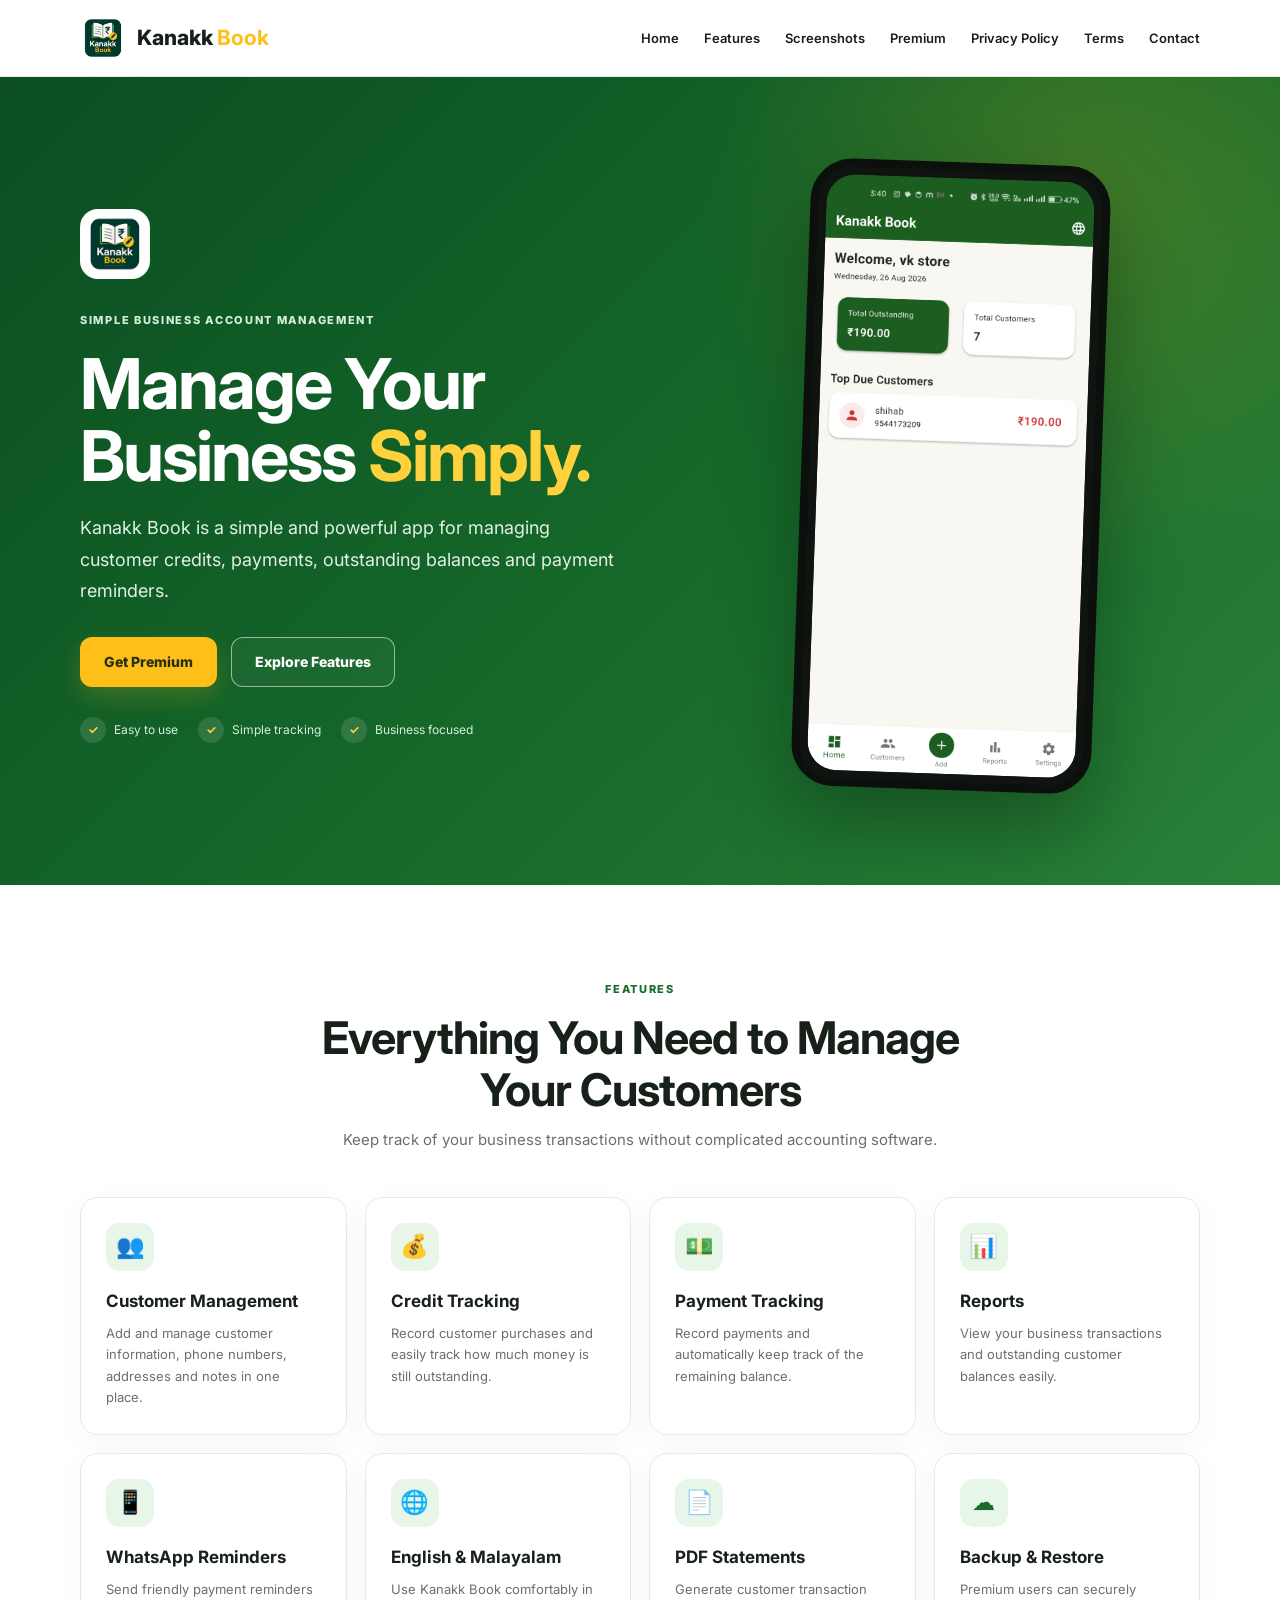
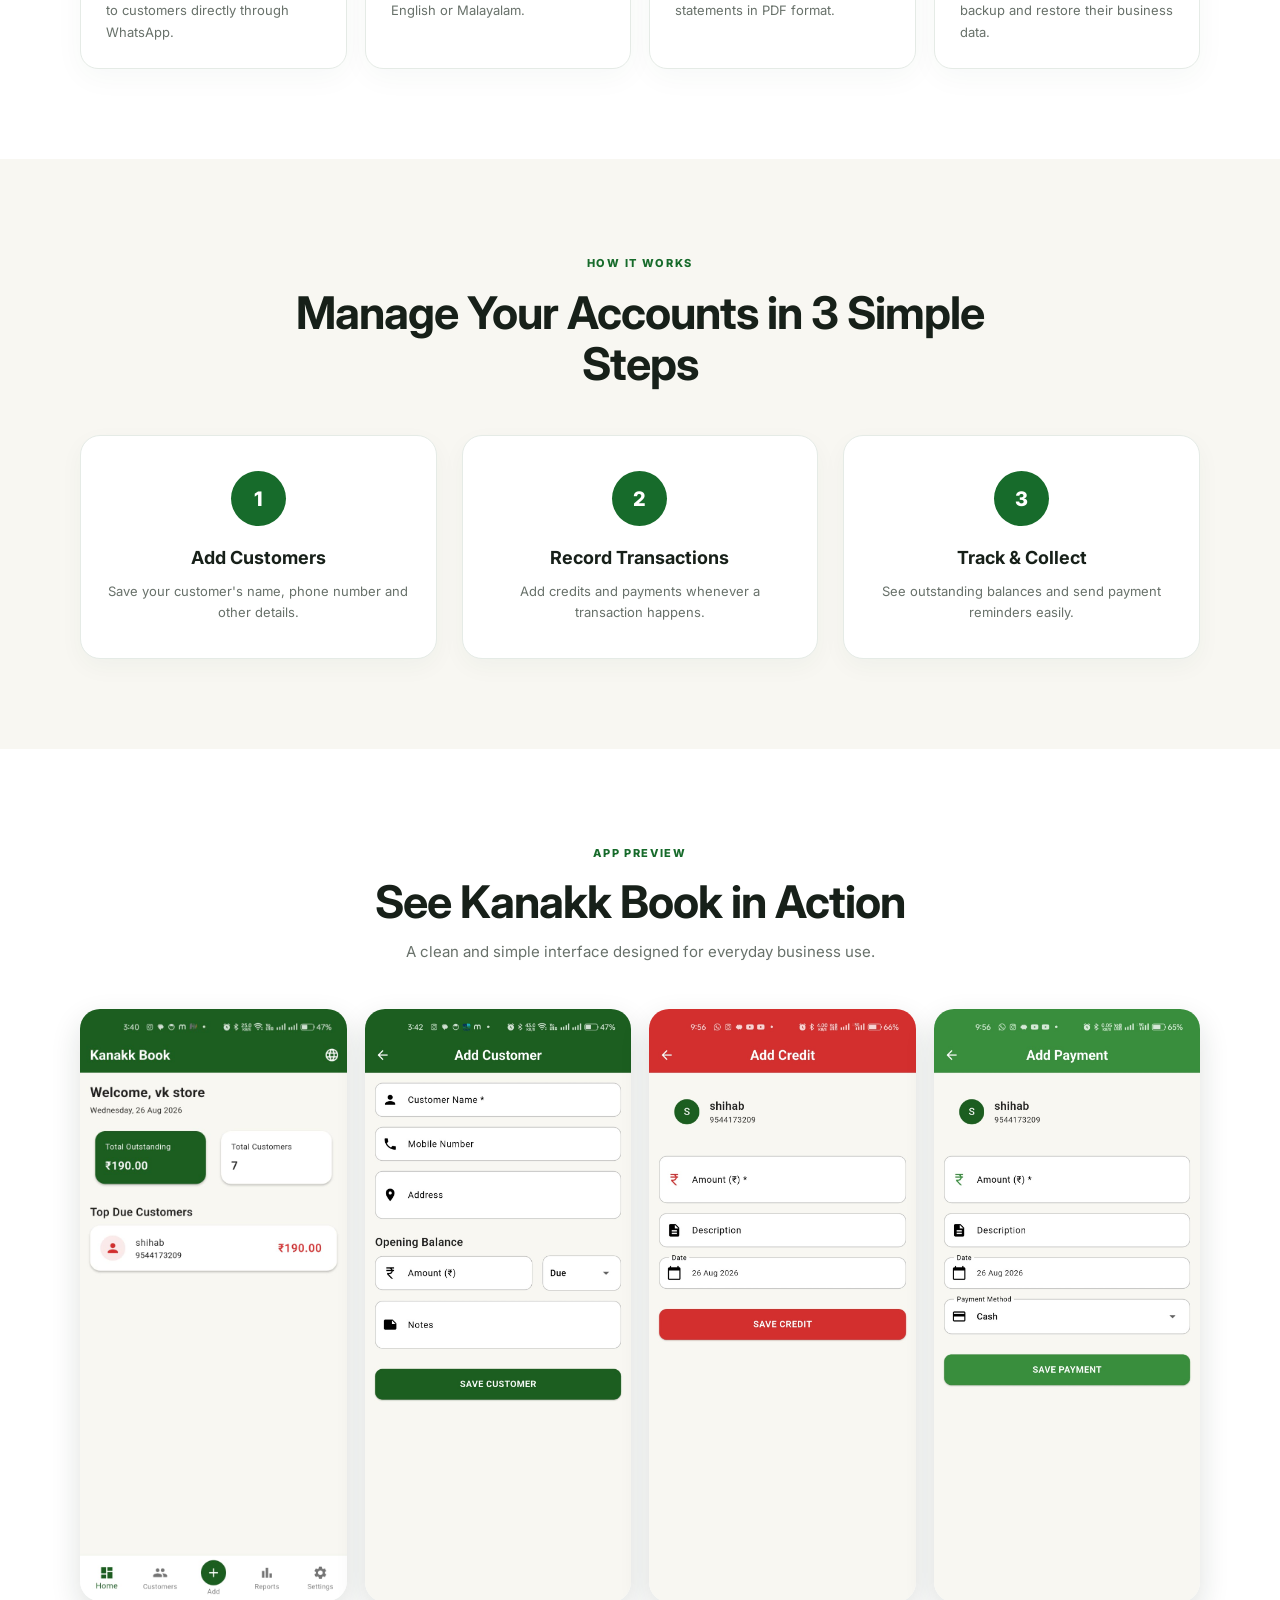
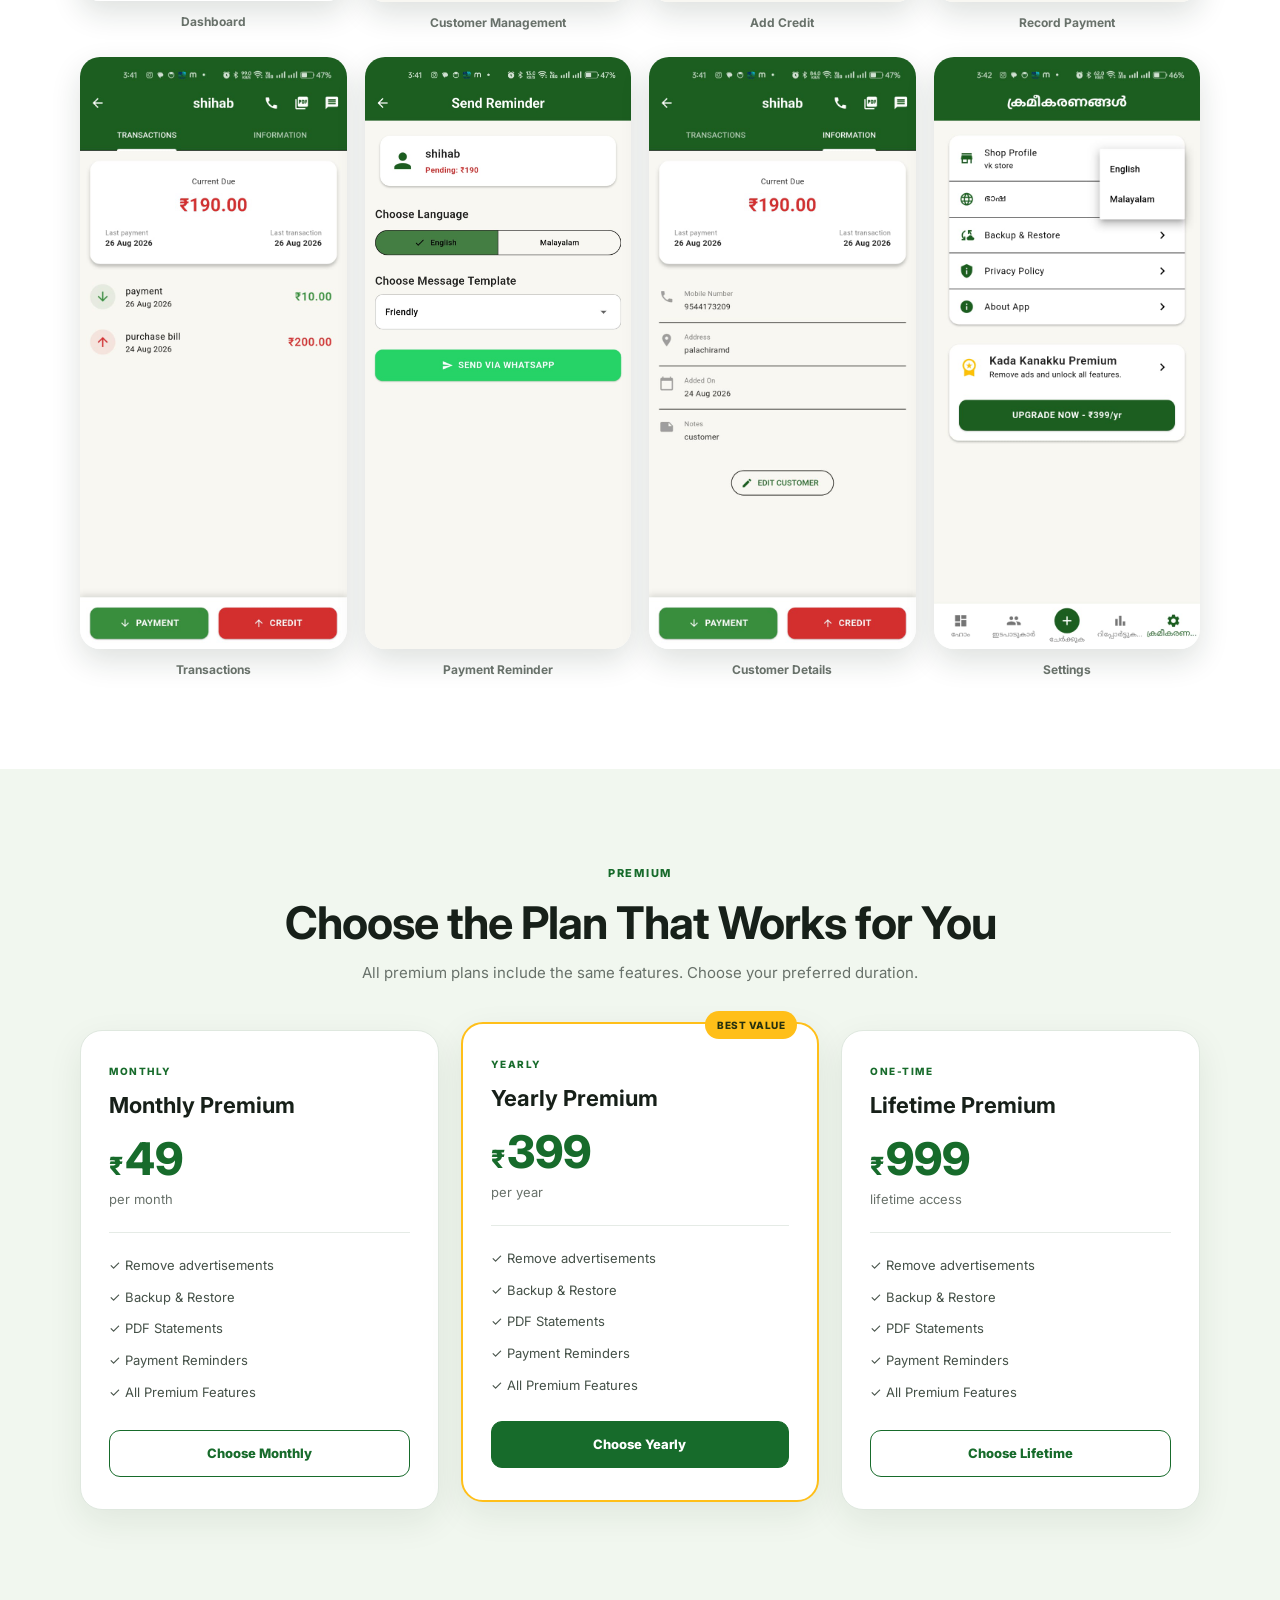
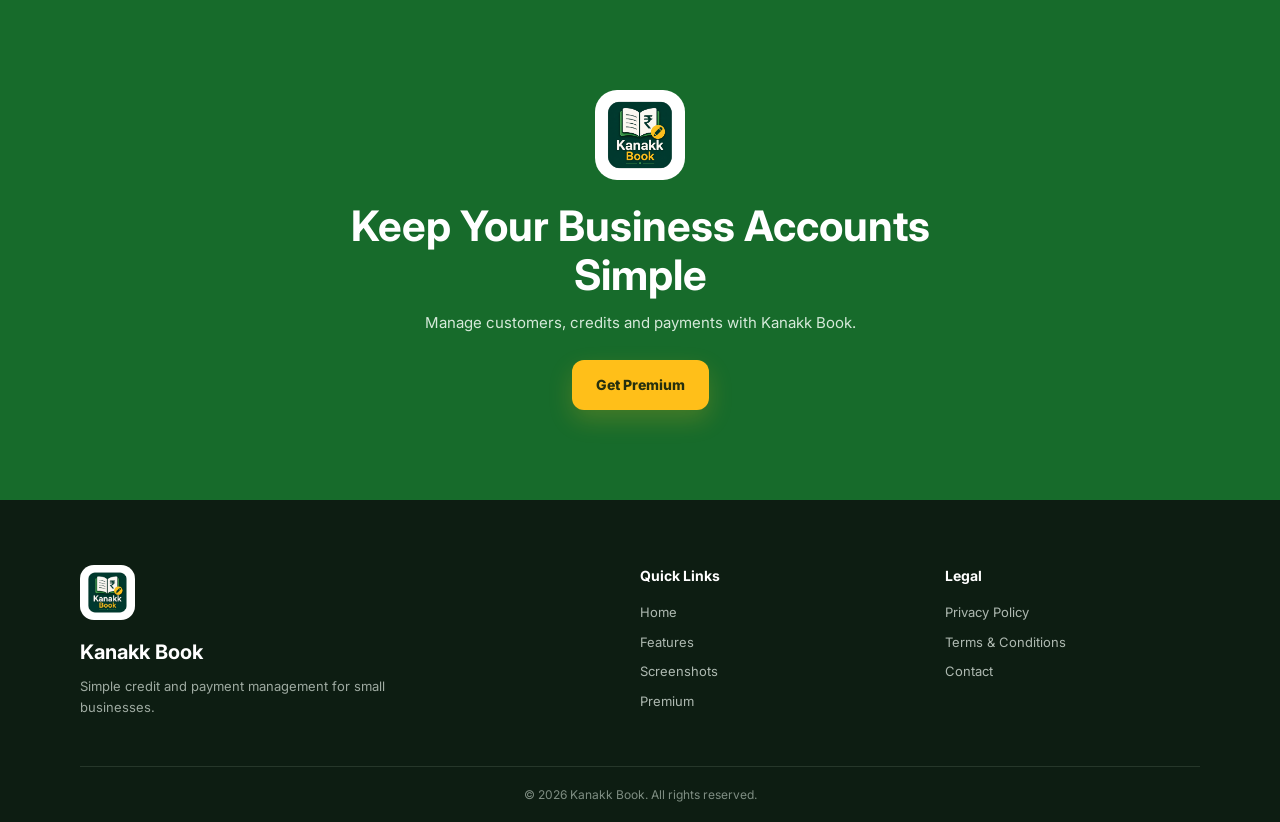
==== commit cb6195d8: "sixth  commit" ====
--- a/index.html
+++ b/index.html
@@ -1,5 +1,6 @@
 <!DOCTYPE html>
 <html lang="en">
+
 <head>
     <meta charset="UTF-8">
     <meta name="viewport" content="width=device-width, initial-scale=1.0">
@@ -14,764 +15,803 @@
 
 <body>
 
-<!-- ================= NAVBAR ================= -->
-
-<header class="navbar">
-
-    <div class="nav-container">
-
-        <a href="index.html" class="brand">
-
-            <img src="assets/logo.png"
-                 alt="Kanakk Book Logo"
-                 class="brand-logo">
-
-            <span>Kanakk Book</span>
-
-        </a>
-
-        <button class="menu-toggle" id="menuToggle">
-            ☰
-        </button>
-
-        <nav class="nav-links" id="navLinks">
-
-            <a href="#home">Home</a>
-
-            <a href="#features">Features</a>
-
-            <a href="#screenshots">Screenshots</a>
-
-            <a href="#premium">Premium</a>
-
-            <a href="privacy-policy.html">Privacy Policy</a>
-
-            <a href="terms.html">Terms</a>
-
-            <a href="contact.html">Contact</a>
-
-        </nav>
-
-    </div>
-
-</header>
-
-
-<!-- ================= HERO ================= -->
-
-<section class="hero" id="home">
-
-    <div class="hero-container">
-
-        <div class="hero-content">
-
-            <div class="hero-logo">
+    <!-- ================= NAVBAR ================= -->
+
+    <header class="navbar">
+
+        <div class="nav-container">
+
+            <a href="index.html" class="brand">
 
                 <img src="assets/logo.png"
-                     alt="Kanakk Book">
-
-            </div>
-
-            <h1>
-                Manage Your Business
-                <span>Simply.</span>
-            </h1>
-
-            <p>
-                Kanakk Book is a simple and powerful app for
-                managing customer credits, payments, outstanding
-                balances and payment reminders.
-            </p>
-
-            <div class="hero-buttons">
+                    alt="Kanakk Book Logo"
+                    class="brand-logo">
+
+                <span>Kanakk <b>Book</b></span>
+
+            </a>
+
+            <button class="menu-toggle" id="menuToggle">
+                ☰
+            </button>
+
+            <nav class="nav-links" id="navLinks">
+
+                <a href="#home">Home</a>
+
+                <a href="#features">Features</a>
+
+                <a href="#screenshots">Screenshots</a>
+
+                <a href="#premium">Premium</a>
+
+                <a href="privacy-policy.html">Privacy Policy</a>
+
+                <a href="terms.html">Terms</a>
+
+                <a href="contact.html">Contact</a>
+
+            </nav>
+
+        </div>
+
+    </header>
+
+
+    <!-- ================= HERO ================= -->
+
+    <section class="hero" id="home">
+
+        <div class="hero-container">
+
+            <div class="hero-content">
+
+                <div class="hero-logo">
+
+                    <img src="assets/logo.png"
+                        alt="Kanakk Book">
+
+                </div>
+
+                <div class="eyebrow">
+                    SIMPLE BUSINESS ACCOUNT MANAGEMENT
+                </div>
+
+                <h1>
+                    Manage Your Business
+                    <span>Simply.</span>
+                </h1>
+
+                <p>
+                    Kanakk Book is a simple and powerful app for
+                    managing customer credits, payments, outstanding
+                    balances and payment reminders.
+                </p>
+
+                <div class="hero-buttons">
+
+                    <a href="#premium" class="btn btn-primary">
+                        Get Premium
+                    </a>
+
+                    <a href="#features" class="btn btn-secondary">
+                        Explore Features
+                    </a>
+
+                </div>
+
+                <div class="trust-row">
+
+                    <div>
+                        <strong>✓</strong>
+                        Easy to use
+                    </div>
+
+                    <div>
+                        <strong>✓</strong>
+                        Simple tracking
+                    </div>
+
+                    <div>
+                        <strong>✓</strong>
+                        Business focused
+                    </div>
+
+                </div>
+
+            </div>
+
+
+            <div class="hero-image">
+
+                <div class="phone">
+
+                    <div class="phone-screen">
+
+                        <img src="assets/screenshot-home.jpeg"
+                            alt="Kanakk Book Home Screen">
+
+                    </div>
+
+                </div>
+
+            </div>
+
+        </div>
+
+    </section>
+
+
+    <!-- ================= FEATURES ================= -->
+
+    <section class="features-section" id="features">
+
+        <div class="section-container">
+
+            <div class="section-heading">
+
+                <span>FEATURES</span>
+
+                <h2>
+                    Everything You Need
+                    to Manage Your Customers
+                </h2>
+
+                <p>
+                    Keep track of your business transactions
+                    without complicated accounting software.
+                </p>
+
+            </div>
+
+
+            <div class="features-grid">
+
+
+                <div class="feature-card">
+
+                    <div class="feature-icon">
+                        👥
+                    </div>
+
+                    <h3>
+                        Customer Management
+                    </h3>
+
+                    <p>
+                        Add and manage customer information,
+                        phone numbers, addresses and notes
+                        in one place.
+                    </p>
+
+                </div>
+
+
+                <div class="feature-card">
+
+                    <div class="feature-icon">
+                        💰
+                    </div>
+
+                    <h3>
+                        Credit Tracking
+                    </h3>
+
+                    <p>
+                        Record customer purchases and easily
+                        track how much money is still outstanding.
+                    </p>
+
+                </div>
+
+
+                <div class="feature-card">
+
+                    <div class="feature-icon">
+                        💵
+                    </div>
+
+                    <h3>
+                        Payment Tracking
+                    </h3>
+
+                    <p>
+                        Record payments and automatically keep
+                        track of the remaining balance.
+                    </p>
+
+                </div>
+
+
+                <div class="feature-card">
+
+                    <div class="feature-icon">
+                        📊
+                    </div>
+
+                    <h3>
+                        Reports
+                    </h3>
+
+                    <p>
+                        View your business transactions and
+                        outstanding customer balances easily.
+                    </p>
+
+                </div>
+
+
+                <div class="feature-card">
+
+                    <div class="feature-icon">
+                        📱
+                    </div>
+
+                    <h3>
+                        WhatsApp Reminders
+                    </h3>
+
+                    <p>
+                        Send friendly payment reminders to
+                        customers directly through WhatsApp.
+                    </p>
+
+                </div>
+
+
+                <div class="feature-card">
+
+                    <div class="feature-icon">
+                        🌐
+                    </div>
+
+                    <h3>
+                        English & Malayalam
+                    </h3>
+
+                    <p>
+                        Use Kanakk Book comfortably in English
+                        or Malayalam.
+                    </p>
+
+                </div>
+
+
+                <div class="feature-card">
+
+                    <div class="feature-icon">
+                        📄
+                    </div>
+
+                    <h3>
+                        PDF Statements
+                    </h3>
+
+                    <p>
+                        Generate customer transaction statements
+                        in PDF format.
+                    </p>
+
+                </div>
+
+
+                <div class="feature-card">
+
+                    <div class="feature-icon">
+                        ☁️
+                    </div>
+
+                    <h3>
+                        Backup & Restore
+                    </h3>
+
+                    <p>
+                        Premium users can securely backup and
+                        restore their business data.
+                    </p>
+
+                </div>
+
+
+            </div>
+
+        </div>
+
+    </section>
+
+
+    <!-- ================= HOW IT WORKS ================= -->
+
+    <section class="how-section">
+
+        <div class="section-container">
+
+            <div class="section-heading">
+
+                <span>HOW IT WORKS</span>
+
+                <h2>
+                    Manage Your Accounts in 3 Simple Steps
+                </h2>
+
+            </div>
+
+
+            <div class="steps-grid">
+
+
+                <div class="step">
+
+                    <div class="step-number">
+                        1
+                    </div>
+
+                    <h3>
+                        Add Customers
+                    </h3>
+
+                    <p>
+                        Save your customer's name,
+                        phone number and other details.
+                    </p>
+
+                </div>
+
+
+                <div class="step">
+
+                    <div class="step-number">
+                        2
+                    </div>
+
+                    <h3>
+                        Record Transactions
+                    </h3>
+
+                    <p>
+                        Add credits and payments whenever
+                        a transaction happens.
+                    </p>
+
+                </div>
+
+
+                <div class="step">
+
+                    <div class="step-number">
+                        3
+                    </div>
+
+                    <h3>
+                        Track & Collect
+                    </h3>
+
+                    <p>
+                        See outstanding balances and
+                        send payment reminders easily.
+                    </p>
+
+                </div>
+
+
+            </div>
+
+        </div>
+
+    </section>
+
+
+    <!-- ================= SCREENSHOTS ================= -->
+
+    <section class="screenshots-section" id="screenshots">
+
+        <div class="section-container">
+
+            <div class="section-heading">
+
+                <span>APP PREVIEW</span>
+
+                <h2>
+                    See Kanakk Book in Action
+                </h2>
+
+                <p>
+                    A clean and simple interface designed
+                    for everyday business use.
+                </p>
+
+            </div>
+
+
+            <div class="screenshots-grid">
+
+
+                <div class="screenshot-card">
+
+                    <img src="assets/screenshot-home.jpeg"
+                        alt="Kanakk Book Home">
+
+                    <h3>
+                        Dashboard
+                    </h3>
+
+                </div>
+
+
+                <div class="screenshot-card">
+
+                    <img src="assets/screenshot-customer.jpeg"
+                        alt="Kanakk Book Customer">
+
+                    <h3>
+                        Customer Management
+                    </h3>
+
+                </div>
+
+
+                <div class="screenshot-card">
+
+                    <img src="assets/screenshot-credit.jpeg"
+                        alt="Kanakk Book Credit">
+
+                    <h3>
+                        Add Credit
+                    </h3>
+
+                </div>
+
+
+                <div class="screenshot-card">
+
+                    <img src="assets/screenshot-payment.jpeg"
+                        alt="Kanakk Book Payment">
+
+                    <h3>
+                        Record Payment
+                    </h3>
+
+                </div>
+
+
+                <div class="screenshot-card">
+
+                    <img src="assets/screenshot-transactions.jpeg"
+                        alt="Kanakk Book Transactions">
+
+                    <h3>
+                        Transactions
+                    </h3>
+
+                </div>
+
+
+                <div class="screenshot-card">
+
+                    <img src="assets/screenshot-reminder.jpeg"
+                        alt="Kanakk Book Reminder">
+
+                    <h3>
+                        Payment Reminder
+                    </h3>
+
+                </div>
+
+
+                <div class="screenshot-card">
+
+                    <img src="assets/screenshot-customer-details.jpeg"
+                        alt="Kanakk Book Customer Details">
+
+                    <h3>
+                        Customer Details
+                    </h3>
+
+                </div>
+
+
+                <div class="screenshot-card">
+
+                    <img src="assets/screenshot-settings.jpeg"
+                        alt="Kanakk Book Settings">
+
+                    <h3>
+                        Settings
+                    </h3>
+
+                </div>
+
+
+            </div>
+
+        </div>
+
+    </section>
+
+
+    <!-- ================= PREMIUM ================= -->
+
+    <section class="premium-section" id="premium">
+
+        <div class="section-container">
+
+            <div class="section-heading">
+
+                <span>PREMIUM</span>
+
+                <h2>
+                    Choose the Plan That Works for You
+                </h2>
+
+                <p>
+                    All premium plans include the same features.
+                    Choose your preferred duration.
+                </p>
+
+            </div>
+
+
+            <div class="pricing-grid">
+
+
+                <!-- MONTHLY -->
+
+                <div class="pricing-card">
+
+                    <div class="plan-label">
+                        MONTHLY
+                    </div>
+
+                    <h3>
+                        Monthly Premium
+                    </h3>
+
+                    <div class="price">
+                        <span>₹</span>49
+                    </div>
+
+                    <p class="duration">
+                        per month
+                    </p>
+
+                    <div class="plan-divider"></div>
+
+                    <ul>
+
+                        <li>✓ Remove advertisements</li>
+
+                        <li>✓ Backup & Restore</li>
+
+                        <li>✓ PDF Statements</li>
+
+                        <li>✓ Payment Reminders</li>
+
+                        <li>✓ All Premium Features</li>
+
+                    </ul>
+
+                    <a href="#" class="pricing-button">
+                        Choose Monthly
+                    </a>
+
+                </div>
+
+
+                <!-- YEARLY -->
+
+                <div class="pricing-card popular">
+
+                    <div class="popular-label">
+                        BEST VALUE
+                    </div>
+
+                    <div class="plan-label">
+                        YEARLY
+                    </div>
+
+                    <h3>
+                        Yearly Premium
+                    </h3>
+
+                    <div class="price">
+                        <span>₹</span>399
+                    </div>
+
+                    <p class="duration">
+                        per year
+                    </p>
+
+                    <div class="plan-divider"></div>
+
+                    <ul>
+
+                        <li>✓ Remove advertisements</li>
+
+                        <li>✓ Backup & Restore</li>
+
+                        <li>✓ PDF Statements</li>
+
+                        <li>✓ Payment Reminders</li>
+
+                        <li>✓ All Premium Features</li>
+
+                    </ul>
+
+                    <a href="#" class="pricing-button">
+                        Choose Yearly
+                    </a>
+
+                </div>
+
+
+                <!-- LIFETIME -->
+
+                <div class="pricing-card">
+
+                    <div class="plan-label">
+                        ONE-TIME
+                    </div>
+
+                    <h3>
+                        Lifetime Premium
+                    </h3>
+
+                    <div class="price">
+                        <span>₹</span>999
+                    </div>
+
+                    <p class="duration">
+                        lifetime access
+                    </p>
+
+                    <div class="plan-divider"></div>
+
+                    <ul>
+
+                        <li>✓ Remove advertisements</li>
+
+                        <li>✓ Backup & Restore</li>
+
+                        <li>✓ PDF Statements</li>
+
+                        <li>✓ Payment Reminders</li>
+
+                        <li>✓ All Premium Features</li>
+
+                    </ul>
+
+                    <a href="#" class="pricing-button">
+                        Choose Lifetime
+                    </a>
+
+                </div>
+
+
+            </div>
+
+        </div>
+
+    </section>
+
+
+    <!-- ================= CTA ================= -->
+
+    <section class="cta-section">
+
+        <div class="section-container">
+
+            <div class="cta-content">
+
+                <img src="assets/logo.png"
+                    alt="Kanakk Book">
+
+                <h2>
+                    Keep Your Business Accounts Simple
+                </h2>
+
+                <p>
+                    Manage customers, credits and payments
+                    with Kanakk Book.
+                </p>
 
                 <a href="#premium" class="btn btn-primary">
                     Get Premium
                 </a>
 
-                <a href="#features" class="btn btn-secondary">
-                    Explore Features
+            </div>
+
+        </div>
+
+    </section>
+
+
+    <!-- ================= FOOTER ================= -->
+
+    <footer>
+
+        <div class="footer-container">
+
+
+            <div class="footer-brand">
+
+                <img src="assets/logo.png"
+                    alt="Kanakk Book">
+
+                <h3>
+                    Kanakk Book
+                </h3>
+
+                <p>
+                    Simple credit and payment management
+                    for small businesses.
+                </p>
+
+            </div>
+
+
+            <div class="footer-links">
+
+                <h4>
+                    Quick Links
+                </h4>
+
+                <a href="#home">
+                    Home
                 </a>
 
-            </div>
+                <a href="#features">
+                    Features
+                </a>
+
+                <a href="#screenshots">
+                    Screenshots
+                </a>
+
+                <a href="#premium">
+                    Premium
+                </a>
+
+            </div>
+
+
+            <div class="footer-links">
+
+                <h4>
+                    Legal
+                </h4>
+
+                <a href="privacy-policy.html">
+                    Privacy Policy
+                </a>
+
+                <a href="terms.html">
+                    Terms & Conditions
+                </a>
+
+                <a href="contact.html">
+                    Contact
+                </a>
+
+            </div>
+
 
         </div>
 
-        <div class="hero-image">
-
-            <img src="assets/screenshot-home.jpeg"
-                 alt="Kanakk Book Home Screen">
+
+        <div class="footer-bottom">
+
+            <p>
+                © <span id="year"></span> Kanakk Book.
+                All rights reserved.
+            </p>
 
         </div>
 
-    </div>
-
-</section>
-
-
-<!-- ================= FEATURES ================= -->
-
-<section class="features-section" id="features">
-
-    <div class="section-container">
-
-        <div class="section-heading">
-
-            <span>FEATURES</span>
-
-            <h2>
-                Everything You Need
-                to Manage Your Customers
-            </h2>
-
-            <p>
-                Keep track of your business transactions
-                without complicated accounting software.
-            </p>
-
-        </div>
-
-
-        <div class="features-grid">
-
-
-            <div class="feature-card">
-
-                <div class="feature-icon">
-                    👥
-                </div>
-
-                <h3>
-                    Customer Management
-                </h3>
-
-                <p>
-                    Add and manage customer information,
-                    phone numbers, addresses and notes
-                    in one place.
-                </p>
-
-            </div>
-
-
-            <div class="feature-card">
-
-                <div class="feature-icon">
-                    💰
-                </div>
-
-                <h3>
-                    Credit Tracking
-                </h3>
-
-                <p>
-                    Record customer purchases and easily
-                    track how much money is still outstanding.
-                </p>
-
-            </div>
-
-
-            <div class="feature-card">
-
-                <div class="feature-icon">
-                    💵
-                </div>
-
-                <h3>
-                    Payment Tracking
-                </h3>
-
-                <p>
-                    Record payments and automatically keep
-                    track of the remaining balance.
-                </p>
-
-            </div>
-
-
-            <div class="feature-card">
-
-                <div class="feature-icon">
-                    📊
-                </div>
-
-                <h3>
-                    Reports
-                </h3>
-
-                <p>
-                    View your business transactions and
-                    outstanding customer balances easily.
-                </p>
-
-            </div>
-
-
-            <div class="feature-card">
-
-                <div class="feature-icon">
-                    📱
-                </div>
-
-                <h3>
-                    WhatsApp Reminders
-                </h3>
-
-                <p>
-                    Send friendly payment reminders to
-                    customers directly through WhatsApp.
-                </p>
-
-            </div>
-
-
-            <div class="feature-card">
-
-                <div class="feature-icon">
-                    🌐
-                </div>
-
-                <h3>
-                    English & Malayalam
-                </h3>
-
-                <p>
-                    Use Kanakk Book comfortably in English
-                    or Malayalam.
-                </p>
-
-            </div>
-
-
-            <div class="feature-card">
-
-                <div class="feature-icon">
-                    📄
-                </div>
-
-                <h3>
-                    PDF Statements
-                </h3>
-
-                <p>
-                    Generate customer transaction statements
-                    in PDF format.
-                </p>
-
-            </div>
-
-
-            <div class="feature-card">
-
-                <div class="feature-icon">
-                    ☁️
-                </div>
-
-                <h3>
-                    Backup & Restore
-                </h3>
-
-                <p>
-                    Premium users can securely backup and
-                    restore their business data.
-                </p>
-
-            </div>
-
-        </div>
-
-    </div>
-
-</section>
-
-
-<!-- ================= HOW IT WORKS ================= -->
-
-<section class="how-section">
-
-    <div class="section-container">
-
-        <div class="section-heading">
-
-            <span>HOW IT WORKS</span>
-
-            <h2>
-                Manage Your Accounts in 3 Simple Steps
-            </h2>
-
-        </div>
-
-
-        <div class="steps-grid">
-
-
-            <div class="step">
-
-                <div class="step-number">
-                    1
-                </div>
-
-                <h3>
-                    Add Customers
-                </h3>
-
-                <p>
-                    Save your customer's name,
-                    phone number and other details.
-                </p>
-
-            </div>
-
-
-            <div class="step">
-
-                <div class="step-number">
-                    2
-                </div>
-
-                <h3>
-                    Record Transactions
-                </h3>
-
-                <p>
-                    Add credits and payments whenever
-                    a transaction happens.
-                </p>
-
-            </div>
-
-
-            <div class="step">
-
-                <div class="step-number">
-                    3
-                </div>
-
-                <h3>
-                    Track & Collect
-                </h3>
-
-                <p>
-                    See outstanding balances and
-                    send payment reminders easily.
-                </p>
-
-            </div>
-
-        </div>
-
-    </div>
-
-</section>
-
-
-<!-- ================= SCREENSHOTS ================= -->
-
-<section class="screenshots-section" id="screenshots">
-
-    <div class="section-container">
-
-        <div class="section-heading">
-
-            <span>APP PREVIEW</span>
-
-            <h2>
-                See Kanakk Book in Action
-            </h2>
-
-            <p>
-                A clean and simple interface designed
-                for everyday business use.
-            </p>
-
-        </div>
-
-
-        <div class="screenshots-grid">
-
-
-            <div class="screenshot-card">
-
-                <img src="assets/screenshot-home.jpeg"
-                     alt="Kanakk Book Home">
-
-                <h3>
-                    Dashboard
-                </h3>
-
-            </div>
-
-
-            <div class="screenshot-card">
-
-                <img src="assets/screenshot-customer.jpeg"
-                     alt="Kanakk Book Customer">
-
-                <h3>
-                    Customer Management
-                </h3>
-
-            </div>
-
-
-            <div class="screenshot-card">
-
-                <img src="assets/screenshot-credit.jpeg"
-                     alt="Kanakk Book Credit">
-
-                <h3>
-                    Add Credit
-                </h3>
-
-            </div>
-
-
-            <div class="screenshot-card">
-
-                <img src="assets/screenshot-payment.jpeg"
-                     alt="Kanakk Book Payment">
-
-                <h3>
-                    Record Payment
-                </h3>
-
-            </div>
-
-
-            <div class="screenshot-card">
-
-                <img src="assets/screenshot-transactions.jpeg"
-                     alt="Kanakk Book Transactions">
-
-                <h3>
-                    Transactions
-                </h3>
-
-            </div>
-
-
-            <div class="screenshot-card">
-
-                <img src="assets/screenshot-reminder.jpeg"
-                     alt="Kanakk Book Reminder">
-
-                <h3>
-                    Payment Reminder
-                </h3>
-
-            </div>
-
-
-            <div class="screenshot-card">
-
-                <img src="assets/screenshot-customer-details.jpeg"
-                     alt="Kanakk Book Customer Details">
-
-                <h3>
-                    Customer Details
-                </h3>
-
-            </div>
-
-
-            <div class="screenshot-card">
-
-                <img src="assets/screenshot-settings.jpeg"
-                     alt="Kanakk Book Settings">
-
-                <h3>
-                    Settings
-                </h3>
-
-            </div>
-
-        </div>
-
-    </div>
-
-</section>
-
-
-<!-- ================= PREMIUM ================= -->
-
-<section class="premium-section" id="premium">
-
-    <div class="section-container">
-
-        <div class="section-heading">
-
-            <span>PREMIUM</span>
-
-            <h2>
-                Choose the Plan That Works for You
-            </h2>
-
-            <p>
-                All premium plans include the same features.
-                Choose your preferred duration.
-            </p>
-
-        </div>
-
-
-        <div class="pricing-grid">
-
-
-            <!-- MONTHLY -->
-
-            <div class="pricing-card">
-
-                <h3>
-                    Monthly Premium
-                </h3>
-
-                <div class="price">
-
-                    <span class="currency">₹</span>
-                    49
-
-                </div>
-
-                <p class="duration">
-                    per month
-                </p>
-
-                <div class="plan-divider"></div>
-
-                <ul>
-
-                    <li>✓ Remove advertisements</li>
-
-                    <li>✓ Backup & Restore</li>
-
-                    <li>✓ PDF Statements</li>
-
-                    <li>✓ Payment Reminders</li>
-
-                    <li>✓ All Premium Features</li>
-
-                </ul>
-
-                <a href="#" class="pricing-button">
-                    Choose Monthly
-                </a>
-
-            </div>
-
-
-            <!-- YEARLY -->
-
-            <div class="pricing-card popular">
-
-                <div class="popular-label">
-                    BEST VALUE
-                </div>
-
-                <h3>
-                    Yearly Premium
-                </h3>
-
-                <div class="price">
-
-                    <span class="currency">₹</span>
-                    399
-
-                </div>
-
-                <p class="duration">
-                    per year
-                </p>
-
-                <div class="plan-divider"></div>
-
-                <ul>
-
-                    <li>✓ Remove advertisements</li>
-
-                    <li>✓ Backup & Restore</li>
-
-                    <li>✓ PDF Statements</li>
-
-                    <li>✓ Payment Reminders</li>
-
-                    <li>✓ All Premium Features</li>
-
-                </ul>
-
-                <a href="#" class="pricing-button">
-                    Choose Yearly
-                </a>
-
-            </div>
-
-
-            <!-- LIFETIME -->
-
-            <div class="pricing-card">
-
-                <h3>
-                    Lifetime Premium
-                </h3>
-
-                <div class="price">
-
-                    <span class="currency">₹</span>
-                    999
-
-                </div>
-
-                <p class="duration">
-                    lifetime access
-                </p>
-
-                <div class="plan-divider"></div>
-
-                <ul>
-
-                    <li>✓ Remove advertisements</li>
-
-                    <li>✓ Backup & Restore</li>
-
-                    <li>✓ PDF Statements</li>
-
-                    <li>✓ Payment Reminders</li>
-
-                    <li>✓ All Premium Features</li>
-
-                </ul>
-
-                <a href="#" class="pricing-button">
-                    Choose Lifetime
-                </a>
-
-            </div>
-
-
-        </div>
-
-    </div>
-
-</section>
-
-
-<!-- ================= CTA ================= -->
-
-<section class="cta-section">
-
-    <div class="section-container">
-
-        <div class="cta-content">
-
-            <img src="assets/logo.png"
-                 alt="Kanakk Book">
-
-            <h2>
-                Keep Your Business Accounts Simple
-            </h2>
-
-            <p>
-                Manage customers, credits and payments
-                with Kanakk Book.
-            </p>
-
-            <a href="#premium" class="btn btn-primary">
-                Get Premium
-            </a>
-
-        </div>
-
-    </div>
-
-</section>
-
-
-<!-- ================= FOOTER ================= -->
-
-<footer>
-
-    <div class="footer-container">
-
-
-        <div class="footer-brand">
-
-            <img src="assets/logo.png"
-                 alt="Kanakk Book">
-
-            <h3>
-                Kanakk Book
-            </h3>
-
-            <p>
-                Simple credit and payment management
-                for small businesses.
-            </p>
-
-        </div>
-
-
-        <div class="footer-links">
-
-            <h4>
-                Quick Links
-            </h4>
-
-            <a href="#home">
-                Home
-            </a>
-
-            <a href="#features">
-                Features
-            </a>
-
-            <a href="#screenshots">
-                Screenshots
-            </a>
-
-            <a href="#premium">
-                Premium
-            </a>
-
-        </div>
-
-
-        <div class="footer-links">
-
-            <h4>
-                Legal
-            </h4>
-
-            <a href="privacy-policy.html">
-                Privacy Policy
-            </a>
-
-            <a href="terms.html">
-                Terms & Conditions
-            </a>
-
-            <a href="contact.html">
-                Contact
-            </a>
-
-        </div>
-
-
-    </div>
-
-
-    <div class="footer-bottom">
-
-        <p>
-            © <span id="year"></span> Kanakk Book.
-            All rights reserved.
-        </p>
-
-    </div>
-
-</footer>
-
-
-<script src="js/script.js"></script>
+    </footer>
+
+
+    <script src="js/script.js"></script>
 
 </body>
+
 </html>
--- a/css/style.css
+++ b/css/style.css
@@ -1,6 +1,1293 @@
-
 @import url('https://fonts.googleapis.com/css2?family=Inter:wght@400;500;600;700;800&display=swap');
-:root{--green:#176b2b;--green2:#0b4e20;--lime:#4aa34f;--red:#d82d2d;--gold:#ffbf19;--cream:#f8f7f2;--ink:#172019;--muted:#68716a;--white:#fff;--shadow:0 18px 55px rgba(16,52,27,.11)}
-*{box-sizing:border-box}html{scroll-behavior:smooth}body{margin:0;font-family:Inter,system-ui,sans-serif;color:var(--ink);background:var(--cream);line-height:1.6}a{color:inherit;text-decoration:none}.container{width:min(1120px,calc(100% - 40px));margin:auto}.site-header{position:sticky;top:0;z-index:20;background:rgba(255,255,255,.92);backdrop-filter:blur(12px);border-bottom:1px solid #e8ece8}.nav{height:76px;display:flex;align-items:center;justify-content:space-between}.brand{display:flex;align-items:center;gap:11px;font-size:22px;font-weight:800}.brand img{width:45px;height:45px;border-radius:12px}.brand b{color:var(--gold)}.nav-links{display:flex;gap:28px;align-items:center;font-size:14px;font-weight:600}.nav-links a:hover{color:var(--green)}.menu-toggle{display:none;border:0;background:none;font-size:28px}.hero{position:relative;overflow:hidden;background:linear-gradient(135deg,#0a4e21,#176b2b 60%,#2a8138);color:#fff;padding:75px 0 85px}.hero-glow{position:absolute;width:500px;height:500px;border-radius:50%;right:-170px;top:-170px;background:rgba(255,193,26,.13);filter:blur(2px)}.hero-grid{display:grid;grid-template-columns:1.05fr .95fr;align-items:center;gap:50px}.eyebrow,.section-kicker{font-size:12px;letter-spacing:1.7px;font-weight:800}.hero h1{font-size:clamp(42px,6vw,70px);line-height:1.02;margin:18px 0}.hero h1 span{color:#ffd13c}.hero-text{font-size:18px;line-height:1.75;color:#e1f1e4;max-width:650px}.hero-actions{display:flex;gap:14px;flex-wrap:wrap;margin:30px 0}.btn{display:inline-flex;justify-content:center;align-items:center;padding:14px 23px;border-radius:12px;font-weight:800;border:1px solid transparent;transition:.2s}.btn:hover{transform:translateY(-2px)}.btn-primary{background:var(--gold);color:#26300e}.btn-outline{border-color:#bde0c4;color:#fff}.btn-light{background:#fff;color:var(--green)}.trust-row{display:flex;gap:22px;flex-wrap:wrap}.trust-row div{display:flex;align-items:center;gap:8px;font-size:12px;color:#d9eddd}.trust-row strong{width:27px;height:27px;border-radius:50%;background:#ffffff1c;display:grid;place-items:center;color:#ffd13c}.hero-phone{position:relative;display:flex;justify-content:center}.phone{width:300px;background:#121512;border:9px solid #101410;border-radius:42px;padding:8px;box-shadow:0 35px 80px #06371688;transform:rotate(2deg)}.phone-screen{overflow:hidden;border-radius:29px;background:#fff}.phone-screen img{display:block;width:100%}.floating-card{position:absolute;background:#fff;color:var(--ink);padding:13px 18px;border-radius:14px;box-shadow:var(--shadow);display:flex;flex-direction:column}.floating-card b{font-size:22px;color:var(--green)}.floating-card small{color:var(--muted)}.card-one{right:8px;top:18%}.card-two{left:8px;bottom:15%}.section{padding:90px 0}.center{text-align:center}.intro{background:#fff}.intro h2,.section-heading h2{font-size:clamp(30px,4vw,45px);line-height:1.15;margin:12px 0}.intro p,.section-heading p{color:var(--muted);max-width:680px;margin:0 auto}.section-heading{margin-bottom:38px}.feature-grid{display:grid;grid-template-columns:repeat(4,1fr);gap:17px}.feature-card{background:#fff;border:1px solid #e8ece8;border-radius:18px;padding:25px;box-shadow:0 8px 30px rgba(30,70,40,.04)}.feature-card .icon{font-size:25px;width:48px;height:48px;display:grid;place-items:center;border-radius:14px;background:#e8f5e9;color:var(--green);margin-bottom:18px}.feature-card h3{margin:0 0 8px;font-size:17px}.feature-card p{margin:0;color:var(--muted);font-size:13px}.screenshots{background:#fff}.screenshot-grid{display:grid;grid-template-columns:repeat(6,1fr);gap:18px;align-items:start}.screenshot-grid figure{margin:0;text-align:center}.screenshot-grid img{width:100%;display:block;border-radius:22px;box-shadow:0 12px 30px rgba(20,40,25,.14);transition:.25s}.screenshot-grid figure:hover img{transform:translateY(-5px)}figcaption{font-size:12px;font-weight:700;margin-top:11px;color:var(--muted)}.premium{background:#f1f7ef}.premium-box{background:linear-gradient(135deg,#0c5421,#1a702e);color:#fff;border-radius:28px;padding:55px;display:grid;grid-template-columns:1fr 300px;gap:40px;align-items:center}.premium h2{font-size:40px;line-height:1.1;margin:10px 0}.premium p{color:#d5e9d9}.premium ul{list-style:none;padding:0;display:flex;gap:20px;flex-wrap:wrap;color:#e6f5e8;font-size:14px}.price-card{background:#fff;color:var(--ink);border-radius:22px;padding:28px;text-align:center}.price-card span{font-size:11px;letter-spacing:1.5px;font-weight:800;color:var(--green)}.price-card strong{display:block;font-size:43px;color:var(--green);margin:5px 0}.price-card strong small{font-size:14px;color:var(--muted)}.download{background:var(--green);color:#fff}.download-box{display:flex;align-items:center;gap:35px}.download-logo{width:105px;height:105px;border-radius:25px}.download h2{font-size:40px;line-height:1.15;margin:10px 0}.download p{color:#d5e9d9}.footer{background:#0d1d12;color:#d8e4da;padding:65px 0 20px}.footer-grid{display:grid;grid-template-columns:2fr 1fr 1fr 1.4fr;gap:35px}.footer-brand{color:#fff}.footer p{color:#9eaaa1;font-size:13px}.footer h4{margin:0 0 14px;color:#fff}.footer-grid>div:not(:first-child) a{display:block;color:#aeb9b1;font-size:13px;margin:8px 0}.copyright{border-top:1px solid #26372a;margin-top:45px;padding-top:18px;color:#7e8d82;font-size:12px}.legal-page{background:#fff}.legal{padding:75px 0 100px;max-width:850px}.legal h1{font-size:50px;line-height:1.1;margin:12px 0}.legal h2{margin-top:38px;font-size:23px}.legal p{color:#4f5b52}.legal .updated{font-size:13px;color:#7b857e}.legal a{color:var(--green);font-weight:700}.back-link{font-size:14px;font-weight:700;color:var(--green)}
-@media(max-width:900px){.feature-grid{grid-template-columns:repeat(2,1fr)}.screenshot-grid{grid-template-columns:repeat(3,1fr)}.hero-grid{grid-template-columns:1fr}.hero-phone{order:-1}.premium-box{grid-template-columns:1fr}.footer-grid{grid-template-columns:repeat(2,1fr)}}
-@media(max-width:650px){.container{width:min(100% - 28px,1120px)}.nav{height:68px}.nav-links{display:none;position:absolute;top:68px;left:0;right:0;background:#fff;padding:20px;flex-direction:column;box-shadow:0 12px 25px #0001}.nav-links.open{display:flex}.menu-toggle{display:block}.hero{padding:55px 0}.hero h1{font-size:45px}.hero-text{font-size:16px}.phone{width:250px}.floating-card{display:none}.section{padding:65px 0}.feature-grid{grid-template-columns:1fr}.screenshot-grid{grid-template-columns:repeat(2,1fr);gap:14px}.premium-box{padding:30px 23px}.premium h2,.download h2{font-size:31px}.download-box{flex-direction:column;align-items:flex-start}.footer-grid{grid-template-columns:1fr}.legal h1{font-size:38px}}
+
+
+/* ================= ROOT ================= */
+
+:root {
+    --green: #176b2b;
+    --green-dark: #0b4e20;
+    --green-light: #e8f5e9;
+
+    --gold: #ffbf19;
+    --gold-light: #fff4cc;
+
+    --cream: #f8f7f2;
+
+    --ink: #172019;
+    --muted: #68716a;
+
+    --white: #ffffff;
+
+    --border: #e5ebe6;
+
+    --shadow: 0 15px 45px rgba(16, 52, 27, 0.10);
+}
+
+
+/* ================= RESET ================= */
+
+* {
+    box-sizing: border-box;
+}
+
+html {
+    scroll-behavior: smooth;
+}
+
+body {
+    margin: 0;
+    font-family: "Inter", system-ui, -apple-system, BlinkMacSystemFont, sans-serif;
+    color: var(--ink);
+    background: var(--cream);
+    line-height: 1.6;
+}
+
+img {
+    max-width: 100%;
+}
+
+a {
+    color: inherit;
+    text-decoration: none;
+}
+
+button {
+    font-family: inherit;
+}
+
+
+/* ================= CONTAINERS ================= */
+
+.nav-container,
+.section-container,
+.hero-container,
+.footer-container {
+    width: min(1120px, calc(100% - 40px));
+    margin: 0 auto;
+}
+
+
+/* ================= NAVBAR ================= */
+
+.navbar {
+    position: sticky;
+    top: 0;
+    z-index: 100;
+
+    background: rgba(255, 255, 255, 0.94);
+
+    backdrop-filter: blur(12px);
+
+    border-bottom: 1px solid var(--border);
+}
+
+.nav-container {
+    height: 76px;
+
+    display: flex;
+    align-items: center;
+    justify-content: space-between;
+}
+
+
+/* Brand */
+
+.brand {
+    display: flex;
+    align-items: center;
+    gap: 11px;
+
+    font-size: 21px;
+    font-weight: 800;
+}
+
+.brand-logo {
+    width: 46px;
+    height: 46px;
+
+    object-fit: contain;
+
+    border-radius: 12px;
+}
+
+.brand b {
+    color: var(--gold);
+}
+
+
+/* Navigation */
+
+.nav-links {
+    display: flex;
+    align-items: center;
+    gap: 25px;
+
+    font-size: 13px;
+    font-weight: 600;
+}
+
+.nav-links a {
+    transition: 0.2s ease;
+}
+
+.nav-links a:hover {
+    color: var(--green);
+}
+
+
+/* Mobile Menu */
+
+.menu-toggle {
+    display: none;
+
+    border: 0;
+    background: transparent;
+
+    font-size: 28px;
+
+    cursor: pointer;
+}
+
+
+/* ================= HERO ================= */
+
+.hero {
+    position: relative;
+    overflow: hidden;
+
+    color: white;
+
+    background:
+        radial-gradient(
+            circle at 85% 15%,
+            rgba(255, 193, 26, 0.18),
+            transparent 30%
+        ),
+        linear-gradient(
+            135deg,
+            #0a4e21,
+            #176b2b 60%,
+            #2a8138
+        );
+
+    padding: 85px 0 95px;
+}
+
+
+.hero-container {
+    display: grid;
+
+    grid-template-columns: 1.05fr 0.95fr;
+
+    align-items: center;
+
+    gap: 70px;
+}
+
+
+/* Hero Content */
+
+.hero-content {
+    max-width: 650px;
+}
+
+
+.hero-logo {
+    margin-bottom: 20px;
+}
+
+.hero-logo img {
+    width: 70px;
+    height: 70px;
+
+    object-fit: contain;
+
+    border-radius: 18px;
+
+    background: white;
+
+    padding: 4px;
+}
+
+
+.eyebrow {
+    display: inline-block;
+
+    font-size: 11px;
+    letter-spacing: 1.7px;
+
+    font-weight: 800;
+
+    color: #d7eedc;
+}
+
+
+.hero h1 {
+    font-size: clamp(42px, 6vw, 70px);
+
+    line-height: 1.03;
+
+    margin: 16px 0 20px;
+
+    letter-spacing: -2px;
+}
+
+
+.hero h1 span {
+    color: #ffd13c;
+}
+
+
+.hero-content > p {
+    max-width: 620px;
+
+    font-size: 18px;
+
+    line-height: 1.75;
+
+    color: #e1f1e4;
+
+    margin: 0;
+}
+
+
+/* Hero Buttons */
+
+.hero-buttons {
+    display: flex;
+
+    gap: 14px;
+
+    flex-wrap: wrap;
+
+    margin: 30px 0;
+}
+
+
+.btn {
+    display: inline-flex;
+
+    justify-content: center;
+    align-items: center;
+
+    min-height: 50px;
+
+    padding: 13px 23px;
+
+    border-radius: 12px;
+
+    font-size: 14px;
+
+    font-weight: 800;
+
+    border: 1px solid transparent;
+
+    transition: 0.2s ease;
+}
+
+
+.btn:hover {
+    transform: translateY(-2px);
+}
+
+
+.btn-primary {
+    background: var(--gold);
+
+    color: #26300e;
+
+    box-shadow: 0 10px 25px rgba(255, 191, 25, 0.20);
+}
+
+
+.btn-secondary {
+    border-color: rgba(255, 255, 255, 0.55);
+
+    color: white;
+
+    background: rgba(255, 255, 255, 0.04);
+}
+
+
+/* Trust */
+
+.trust-row {
+    display: flex;
+
+    flex-wrap: wrap;
+
+    gap: 20px;
+}
+
+
+.trust-row div {
+    display: flex;
+
+    align-items: center;
+
+    gap: 8px;
+
+    font-size: 12px;
+
+    color: #d9eddd;
+}
+
+
+.trust-row strong {
+    width: 26px;
+    height: 26px;
+
+    display: grid;
+
+    place-items: center;
+
+    border-radius: 50%;
+
+    background: rgba(255, 255, 255, 0.12);
+
+    color: #ffd13c;
+}
+
+
+/* ================= PHONE ================= */
+
+.hero-image {
+    display: flex;
+
+    justify-content: center;
+
+    align-items: center;
+}
+
+
+.phone {
+    width: 300px;
+
+    padding: 8px;
+
+    background: #101410;
+
+    border: 8px solid #0c100d;
+
+    border-radius: 42px;
+
+    box-shadow:
+        0 35px 80px rgba(0, 0, 0, 0.30);
+
+    transform: rotate(2deg);
+}
+
+
+.phone-screen {
+    overflow: hidden;
+
+    border-radius: 29px;
+
+    background: white;
+}
+
+
+.phone-screen img {
+    display: block;
+
+    width: 100%;
+
+    height: auto;
+}
+
+
+/* ================= SECTION COMMON ================= */
+
+section {
+    scroll-margin-top: 80px;
+}
+
+
+.section-container {
+    padding-top: 90px;
+    padding-bottom: 90px;
+}
+
+
+.section-heading {
+    max-width: 720px;
+
+    margin: 0 auto 45px;
+
+    text-align: center;
+}
+
+
+.section-heading > span {
+    font-size: 11px;
+
+    letter-spacing: 1.7px;
+
+    font-weight: 800;
+
+    color: var(--green);
+}
+
+
+.section-heading h2 {
+    margin: 12px 0;
+
+    font-size: clamp(30px, 4vw, 45px);
+
+    line-height: 1.15;
+
+    letter-spacing: -1px;
+}
+
+
+.section-heading p {
+    max-width: 680px;
+
+    margin: 0 auto;
+
+    color: var(--muted);
+
+    font-size: 15px;
+}
+
+
+/* ================= FEATURES ================= */
+
+.features-section {
+    background: white;
+}
+
+
+.features-grid {
+    display: grid;
+
+    grid-template-columns: repeat(4, 1fr);
+
+    gap: 18px;
+}
+
+
+.feature-card {
+    background: white;
+
+    border: 1px solid var(--border);
+
+    border-radius: 18px;
+
+    padding: 25px;
+
+    box-shadow:
+        0 8px 30px rgba(30, 70, 40, 0.04);
+
+    transition: 0.25s ease;
+}
+
+
+.feature-card:hover {
+    transform: translateY(-5px);
+
+    box-shadow: var(--shadow);
+}
+
+
+.feature-icon {
+    width: 48px;
+    height: 48px;
+
+    display: grid;
+
+    place-items: center;
+
+    border-radius: 14px;
+
+    background: var(--green-light);
+
+    color: var(--green);
+
+    font-size: 23px;
+
+    margin-bottom: 17px;
+}
+
+
+.feature-card h3 {
+    margin: 0 0 8px;
+
+    font-size: 17px;
+}
+
+
+.feature-card p {
+    margin: 0;
+
+    color: var(--muted);
+
+    font-size: 13px;
+
+    line-height: 1.65;
+}
+
+
+/* ================= HOW IT WORKS ================= */
+
+.how-section {
+    background: var(--cream);
+}
+
+
+.steps-grid {
+    display: grid;
+
+    grid-template-columns: repeat(3, 1fr);
+
+    gap: 25px;
+}
+
+
+.step {
+    text-align: center;
+
+    background: white;
+
+    border: 1px solid var(--border);
+
+    border-radius: 20px;
+
+    padding: 35px 25px;
+
+    box-shadow:
+        0 8px 25px rgba(30, 70, 40, 0.04);
+}
+
+
+.step-number {
+    width: 55px;
+    height: 55px;
+
+    display: grid;
+
+    place-items: center;
+
+    margin: 0 auto 18px;
+
+    border-radius: 50%;
+
+    background: var(--green);
+
+    color: white;
+
+    font-size: 20px;
+
+    font-weight: 800;
+}
+
+
+.step h3 {
+    margin: 0 0 8px;
+
+    font-size: 18px;
+}
+
+
+.step p {
+    margin: 0;
+
+    color: var(--muted);
+
+    font-size: 13px;
+}
+
+
+/* ================= SCREENSHOTS ================= */
+
+.screenshots-section {
+    background: white;
+}
+
+
+.screenshots-grid {
+    display: grid;
+
+    grid-template-columns: repeat(4, 1fr);
+
+    gap: 25px 18px;
+
+    align-items: start;
+}
+
+
+.screenshot-card {
+    margin: 0;
+
+    text-align: center;
+}
+
+
+.screenshot-card img {
+    display: block;
+
+    width: 100%;
+
+    height: auto;
+
+    border-radius: 20px;
+
+    box-shadow:
+        0 12px 30px rgba(20, 40, 25, 0.14);
+
+    transition: 0.25s ease;
+}
+
+
+.screenshot-card:hover img {
+    transform: translateY(-5px);
+}
+
+
+.screenshot-card h3 {
+    margin: 11px 0 0;
+
+    color: var(--muted);
+
+    font-size: 12px;
+
+    font-weight: 700;
+}
+
+
+/* ================= PREMIUM ================= */
+
+.premium-section {
+    background: #f1f7ef;
+}
+
+
+.pricing-grid {
+    display: grid;
+
+    grid-template-columns: repeat(3, 1fr);
+
+    gap: 22px;
+
+    align-items: stretch;
+}
+
+
+.pricing-card {
+    position: relative;
+
+    display: flex;
+
+    flex-direction: column;
+
+    background: white;
+
+    border: 1px solid #dfe8df;
+
+    border-radius: 22px;
+
+    padding: 32px 28px;
+
+    box-shadow:
+        0 12px 35px rgba(20, 55, 27, 0.08);
+
+    transition: 0.25s ease;
+}
+
+
+.pricing-card:hover {
+    transform: translateY(-5px);
+
+    box-shadow: var(--shadow);
+}
+
+
+/* Popular */
+
+.pricing-card.popular {
+    border: 2px solid var(--gold);
+
+    transform: translateY(-8px);
+}
+
+
+.pricing-card.popular:hover {
+    transform: translateY(-13px);
+}
+
+
+.popular-label {
+    position: absolute;
+
+    top: -13px;
+    right: 20px;
+
+    padding: 6px 12px;
+
+    border-radius: 20px;
+
+    background: var(--gold);
+
+    color: #26300e;
+
+    font-size: 10px;
+
+    font-weight: 800;
+
+    letter-spacing: 0.5px;
+}
+
+
+.plan-label {
+    color: var(--green);
+
+    font-size: 10px;
+
+    font-weight: 800;
+
+    letter-spacing: 1.5px;
+}
+
+
+.pricing-card h3 {
+    margin: 9px 0 5px;
+
+    font-size: 22px;
+}
+
+
+.price {
+    display: flex;
+
+    align-items: baseline;
+
+    gap: 2px;
+
+    margin-top: 8px;
+
+    color: var(--green);
+
+    font-size: 45px;
+
+    line-height: 1;
+
+    font-weight: 800;
+}
+
+
+.price span {
+    font-size: 25px;
+}
+
+
+.duration {
+    margin: 8px 0 0;
+
+    color: var(--muted);
+
+    font-size: 13px;
+}
+
+
+.plan-divider {
+    height: 1px;
+
+    margin: 22px 0;
+
+    background: var(--border);
+}
+
+
+.pricing-card ul {
+    list-style: none;
+
+    padding: 0;
+
+    margin: 0 0 25px;
+
+    display: grid;
+
+    gap: 11px;
+
+    color: #445047;
+
+    font-size: 13px;
+}
+
+
+.pricing-card li {
+    display: flex;
+
+    align-items: flex-start;
+
+    gap: 6px;
+}
+
+
+.pricing-button {
+    display: flex;
+
+    justify-content: center;
+    align-items: center;
+
+    width: 100%;
+
+    min-height: 47px;
+
+    margin-top: auto;
+
+    border: 1px solid var(--green);
+
+    border-radius: 11px;
+
+    color: var(--green);
+
+    font-size: 13px;
+
+    font-weight: 800;
+
+    transition: 0.2s ease;
+}
+
+
+.pricing-button:hover {
+    background: var(--green);
+
+    color: white;
+}
+
+
+.popular .pricing-button {
+    background: var(--green);
+
+    color: white;
+}
+
+
+.popular .pricing-button:hover {
+    background: var(--green-dark);
+}
+
+
+/* ================= CTA ================= */
+
+.cta-section {
+    background: var(--green);
+
+    color: white;
+}
+
+
+.cta-content {
+    max-width: 700px;
+
+    margin: 0 auto;
+
+    text-align: center;
+}
+
+
+.cta-content img {
+    width: 90px;
+    height: 90px;
+
+    object-fit: contain;
+
+    border-radius: 22px;
+
+    background: white;
+
+    padding: 4px;
+
+    margin-bottom: 15px;
+}
+
+
+.cta-content h2 {
+    margin: 0 0 12px;
+
+    font-size: clamp(30px, 4vw, 42px);
+
+    line-height: 1.15;
+}
+
+
+.cta-content p {
+    margin: 0 auto 25px;
+
+    color: #d5e9d9;
+
+    font-size: 15px;
+}
+
+
+/* ================= FOOTER ================= */
+
+footer {
+    background: #0d1d12;
+
+    color: #d8e4da;
+}
+
+
+.footer-container {
+    display: grid;
+
+    grid-template-columns: 2fr 1fr 1fr;
+
+    gap: 50px;
+
+    padding-top: 65px;
+
+    padding-bottom: 45px;
+}
+
+
+.footer-brand img {
+    width: 55px;
+    height: 55px;
+
+    object-fit: contain;
+
+    border-radius: 14px;
+
+    background: white;
+
+    padding: 3px;
+
+    margin-bottom: 8px;
+}
+
+
+.footer-brand h3 {
+    margin: 0 0 8px;
+
+    color: white;
+
+    font-size: 20px;
+}
+
+
+.footer-brand p {
+    max-width: 330px;
+
+    margin: 0;
+
+    color: #9eaaa1;
+
+    font-size: 13px;
+}
+
+
+.footer-links h4 {
+    margin: 0 0 14px;
+
+    color: white;
+
+    font-size: 14px;
+}
+
+
+.footer-links a {
+    display: block;
+
+    margin: 9px 0;
+
+    color: #aeb9b1;
+
+    font-size: 13px;
+
+    transition: 0.2s ease;
+}
+
+
+.footer-links a:hover {
+    color: white;
+}
+
+
+.footer-bottom {
+    width: min(1120px, calc(100% - 40px));
+
+    margin: 0 auto;
+
+    border-top: 1px solid #26372a;
+
+    padding: 18px 0;
+}
+
+
+.footer-bottom p {
+    margin: 0;
+
+    color: #7e8d82;
+
+    font-size: 12px;
+
+    text-align: center;
+}
+
+
+/* ================= MOBILE ================= */
+
+@media (max-width: 1000px) {
+
+    .features-grid {
+        grid-template-columns: repeat(2, 1fr);
+    }
+
+    .screenshots-grid {
+        grid-template-columns: repeat(3, 1fr);
+    }
+
+    .pricing-grid {
+        grid-template-columns: repeat(3, 1fr);
+    }
+
+    .footer-container {
+        grid-template-columns: 2fr 1fr 1fr;
+    }
+
+}
+
+
+/* ================= TABLET ================= */
+
+@media (max-width: 850px) {
+
+    .nav-links {
+        gap: 15px;
+    }
+
+    .hero-container {
+        grid-template-columns: 1fr;
+
+        text-align: center;
+
+        gap: 50px;
+    }
+
+    .hero-content {
+        margin: 0 auto;
+    }
+
+    .hero-logo {
+        display: flex;
+
+        justify-content: center;
+    }
+
+    .hero-buttons {
+        justify-content: center;
+    }
+
+    .trust-row {
+        justify-content: center;
+    }
+
+    .hero-image {
+        order: -1;
+    }
+
+    .phone {
+        width: 270px;
+    }
+
+    .steps-grid {
+        grid-template-columns: 1fr;
+    }
+
+    .pricing-grid {
+        grid-template-columns: 1fr;
+
+        max-width: 520px;
+
+        margin: 0 auto;
+    }
+
+    .pricing-card.popular {
+        transform: none;
+    }
+
+    .pricing-card.popular:hover {
+        transform: translateY(-5px);
+    }
+
+}
+
+
+/* ================= MOBILE ================= */
+
+@media (max-width: 650px) {
+
+    .nav-container {
+        height: 68px;
+    }
+
+    .brand {
+        font-size: 18px;
+    }
+
+    .brand-logo {
+        width: 40px;
+        height: 40px;
+    }
+
+
+    /* Mobile Navigation */
+
+    .menu-toggle {
+        display: block;
+    }
+
+    .nav-links {
+        display: none;
+
+        position: absolute;
+
+        top: 68px;
+
+        left: 0;
+        right: 0;
+
+        padding: 20px;
+
+        background: white;
+
+        flex-direction: column;
+
+        align-items: stretch;
+
+        gap: 0;
+
+        border-bottom: 1px solid var(--border);
+
+        box-shadow:
+            0 15px 30px rgba(0, 0, 0, 0.08);
+    }
+
+    .nav-links.open {
+        display: flex;
+    }
+
+    .nav-links a {
+        padding: 12px 0;
+
+        border-bottom: 1px solid #eef1ee;
+    }
+
+    .nav-links a:last-child {
+        border-bottom: 0;
+    }
+
+
+    /* Container */
+
+    .nav-container,
+    .section-container,
+    .hero-container,
+    .footer-container {
+        width: min(100% - 28px, 1120px);
+    }
+
+
+    /* Hero */
+
+    .hero {
+        padding: 55px 0 65px;
+    }
+
+    .hero h1 {
+        font-size: 43px;
+
+        letter-spacing: -1.5px;
+    }
+
+    .hero-content > p {
+        font-size: 16px;
+    }
+
+    .hero-logo img {
+        width: 62px;
+        height: 62px;
+    }
+
+    .phone {
+        width: 245px;
+    }
+
+
+    /* Sections */
+
+    .section-container {
+        padding-top: 65px;
+
+        padding-bottom: 65px;
+    }
+
+    .section-heading {
+        margin-bottom: 32px;
+    }
+
+    .section-heading h2 {
+        font-size: 32px;
+    }
+
+
+    /* Features */
+
+    .features-grid {
+        grid-template-columns: 1fr;
+
+        gap: 15px;
+    }
+
+
+    /* Screenshots */
+
+    .screenshots-grid {
+        grid-template-columns: repeat(2, 1fr);
+
+        gap: 18px 12px;
+    }
+
+    .screenshot-card img {
+        border-radius: 15px;
+    }
+
+
+    /* Premium */
+
+    .pricing-grid {
+        gap: 18px;
+    }
+
+    .pricing-card {
+        padding: 28px 22px;
+    }
+
+
+    /* CTA */
+
+    .cta-content h2 {
+        font-size: 31px;
+    }
+
+
+    /* Footer */
+
+    .footer-container {
+        grid-template-columns: 1fr;
+
+        gap: 30px;
+
+        padding-top: 50px;
+
+        padding-bottom: 35px;
+    }
+
+    .footer-bottom {
+        width: min(100% - 28px, 1120px);
+    }
+
+}
